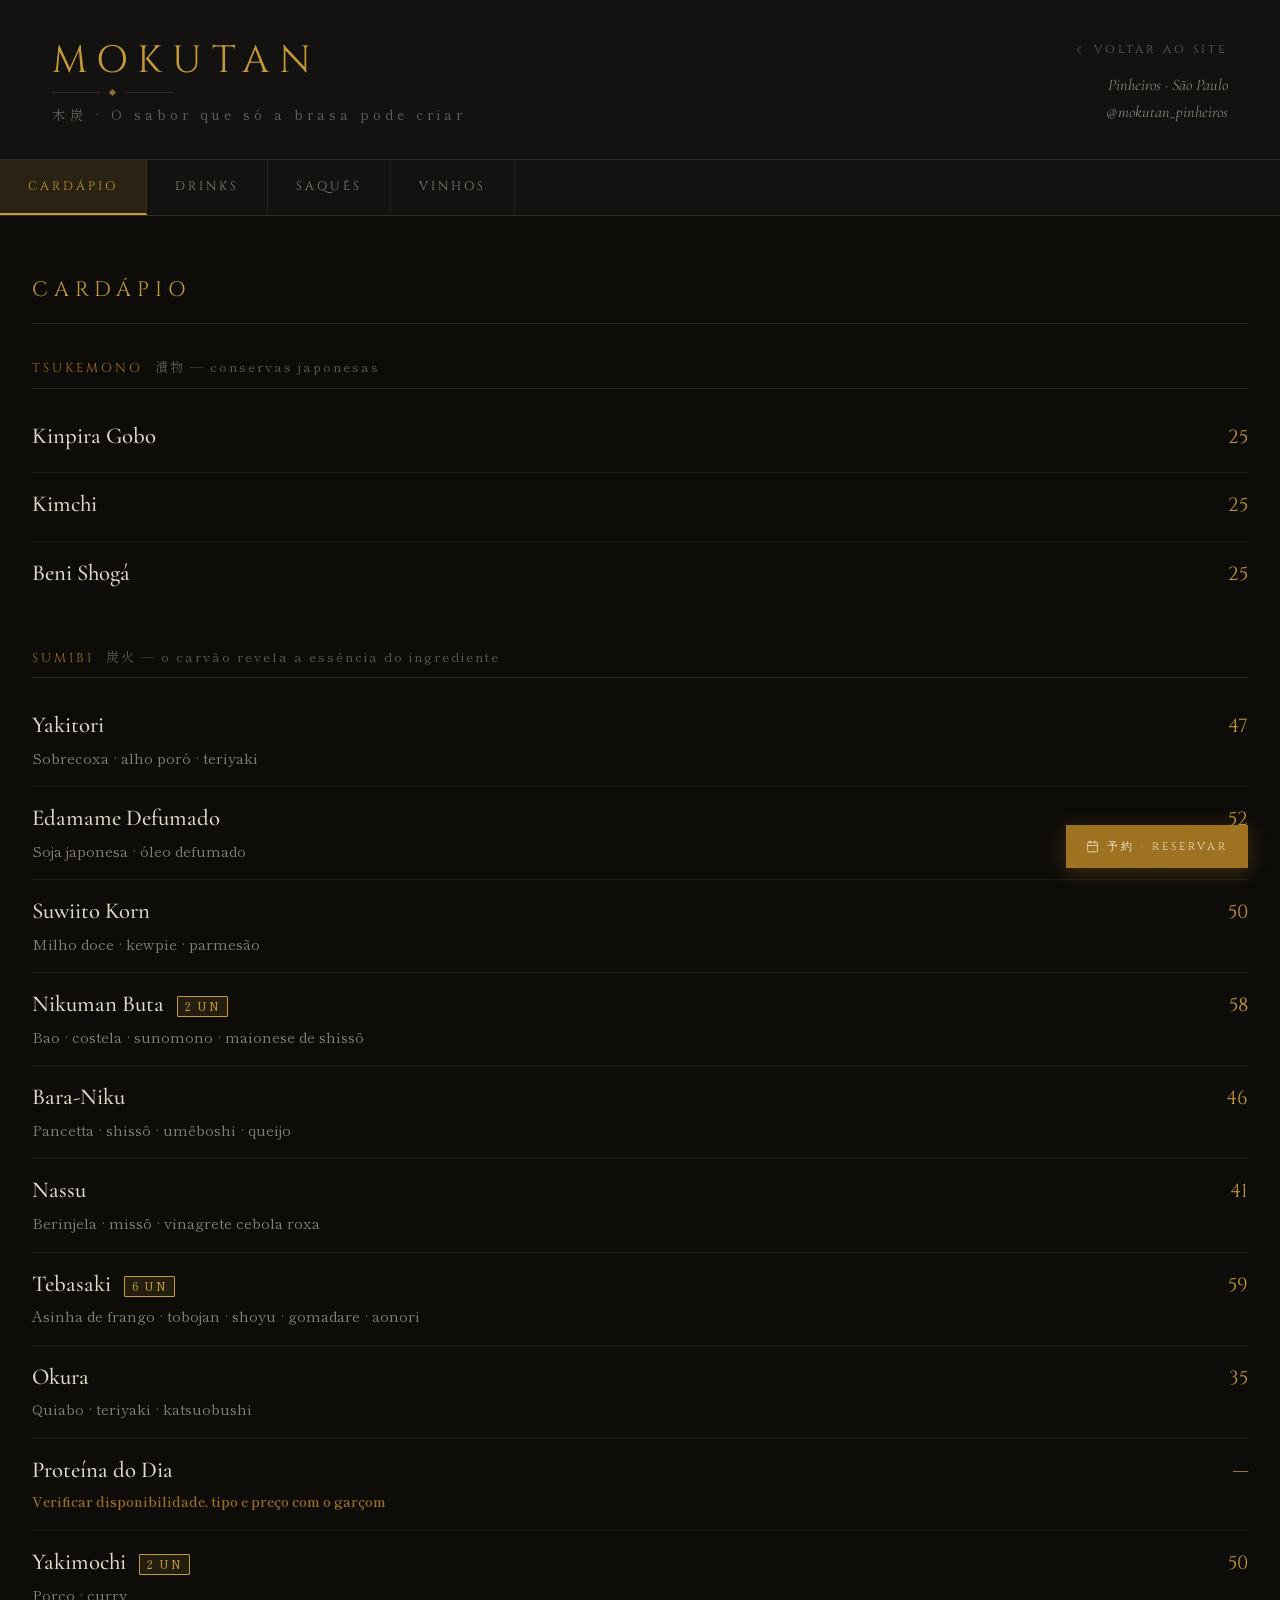
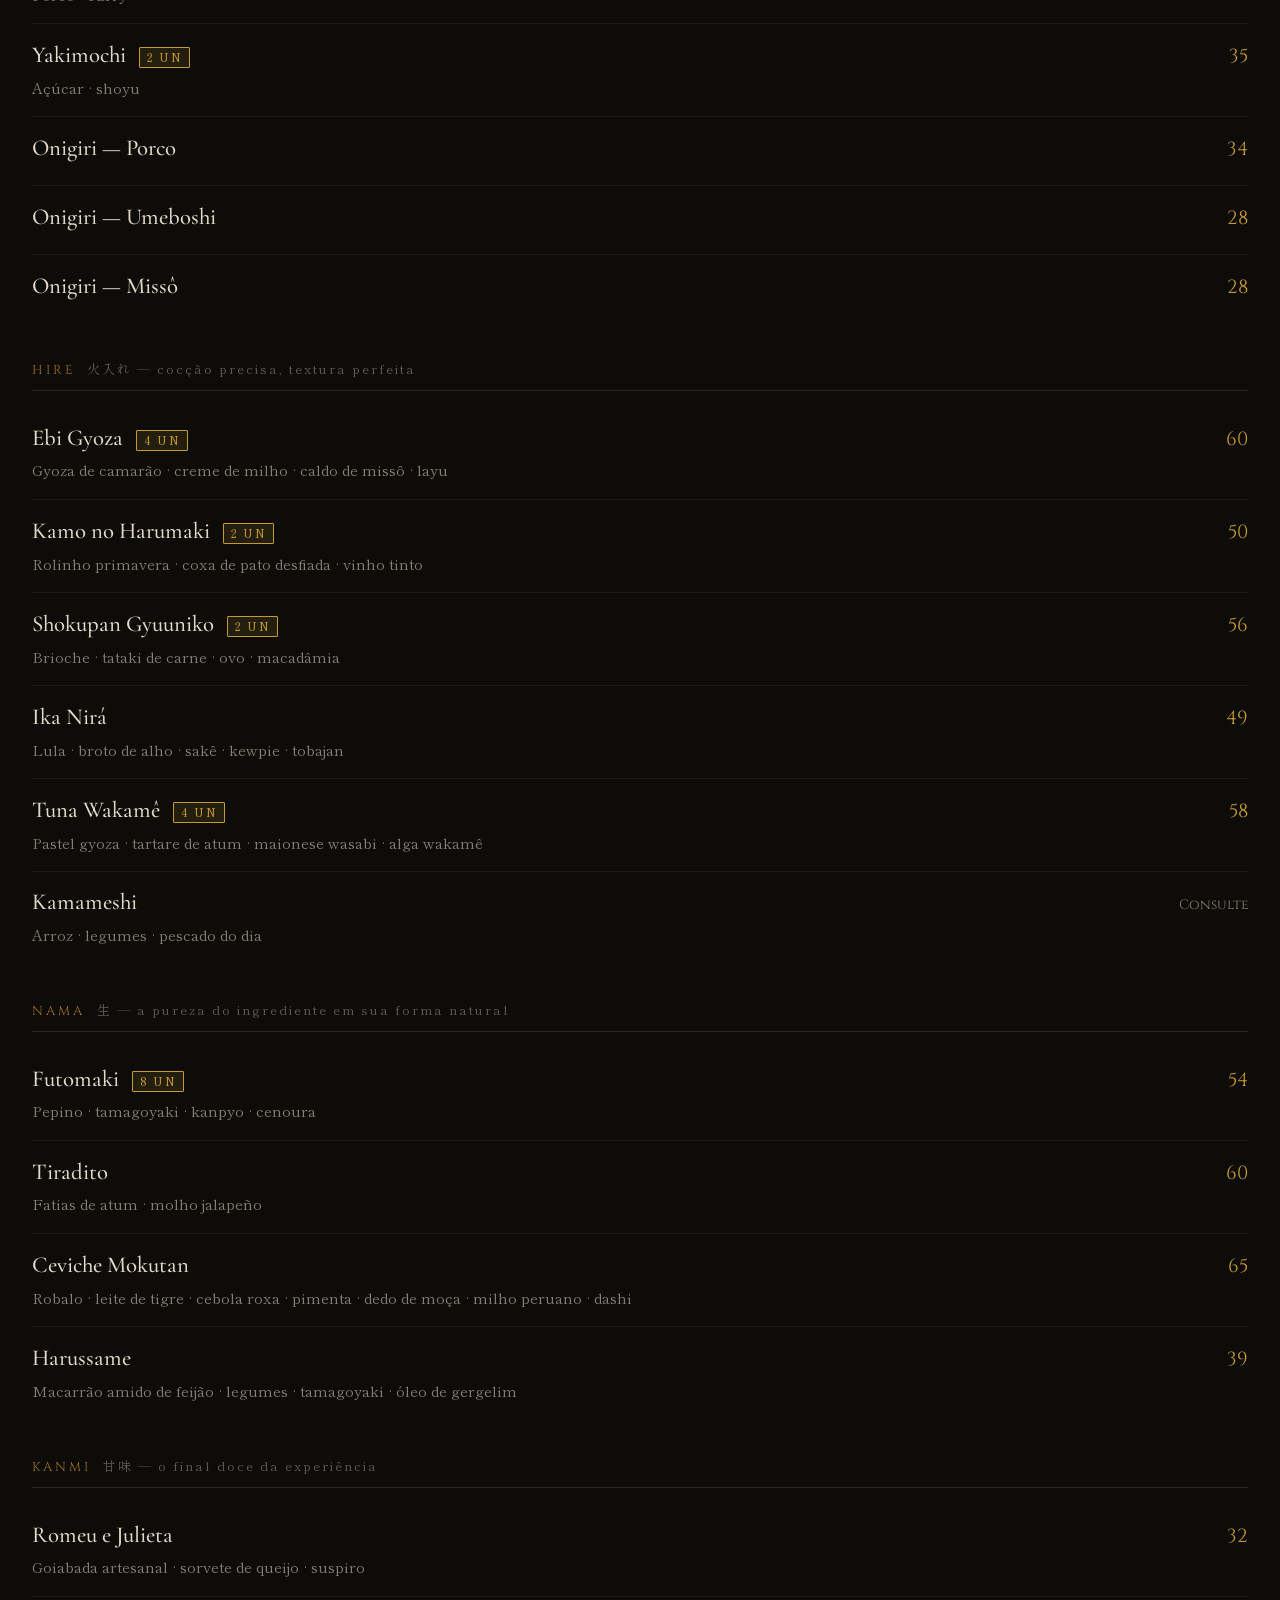
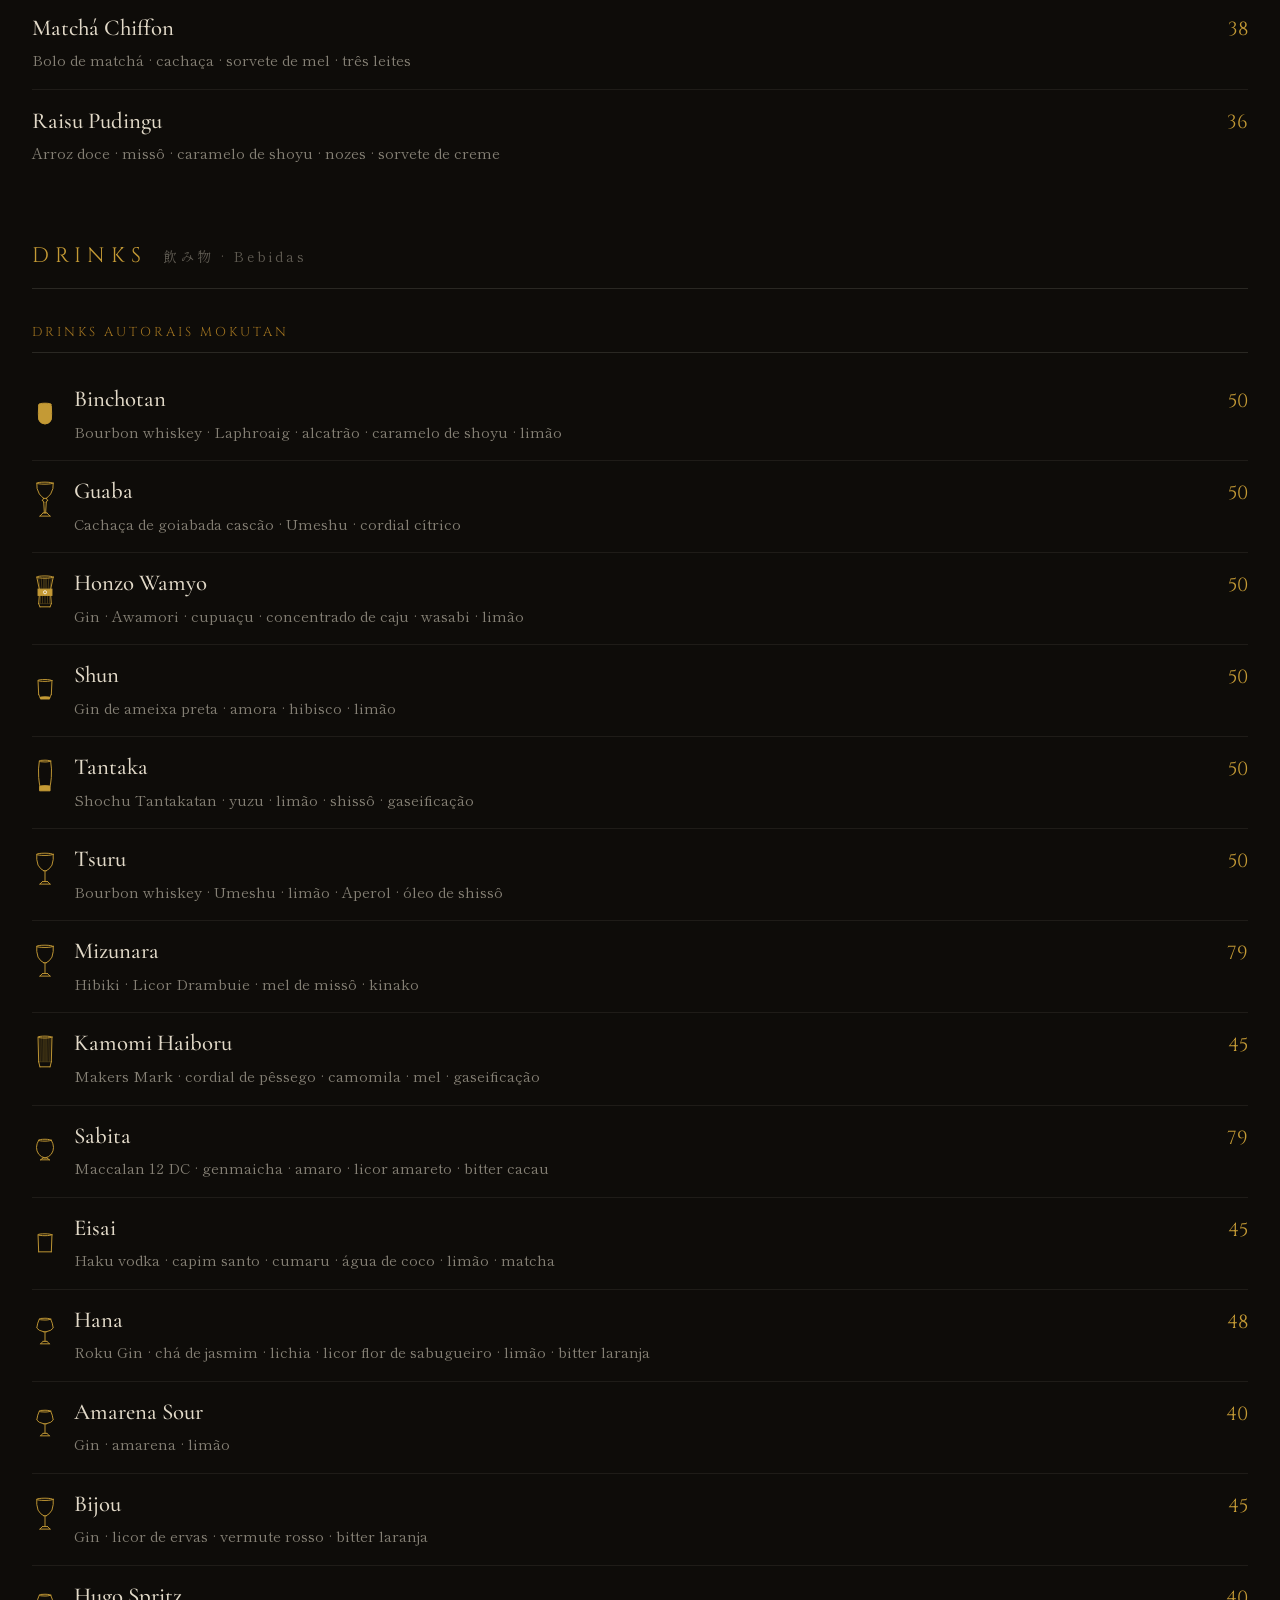
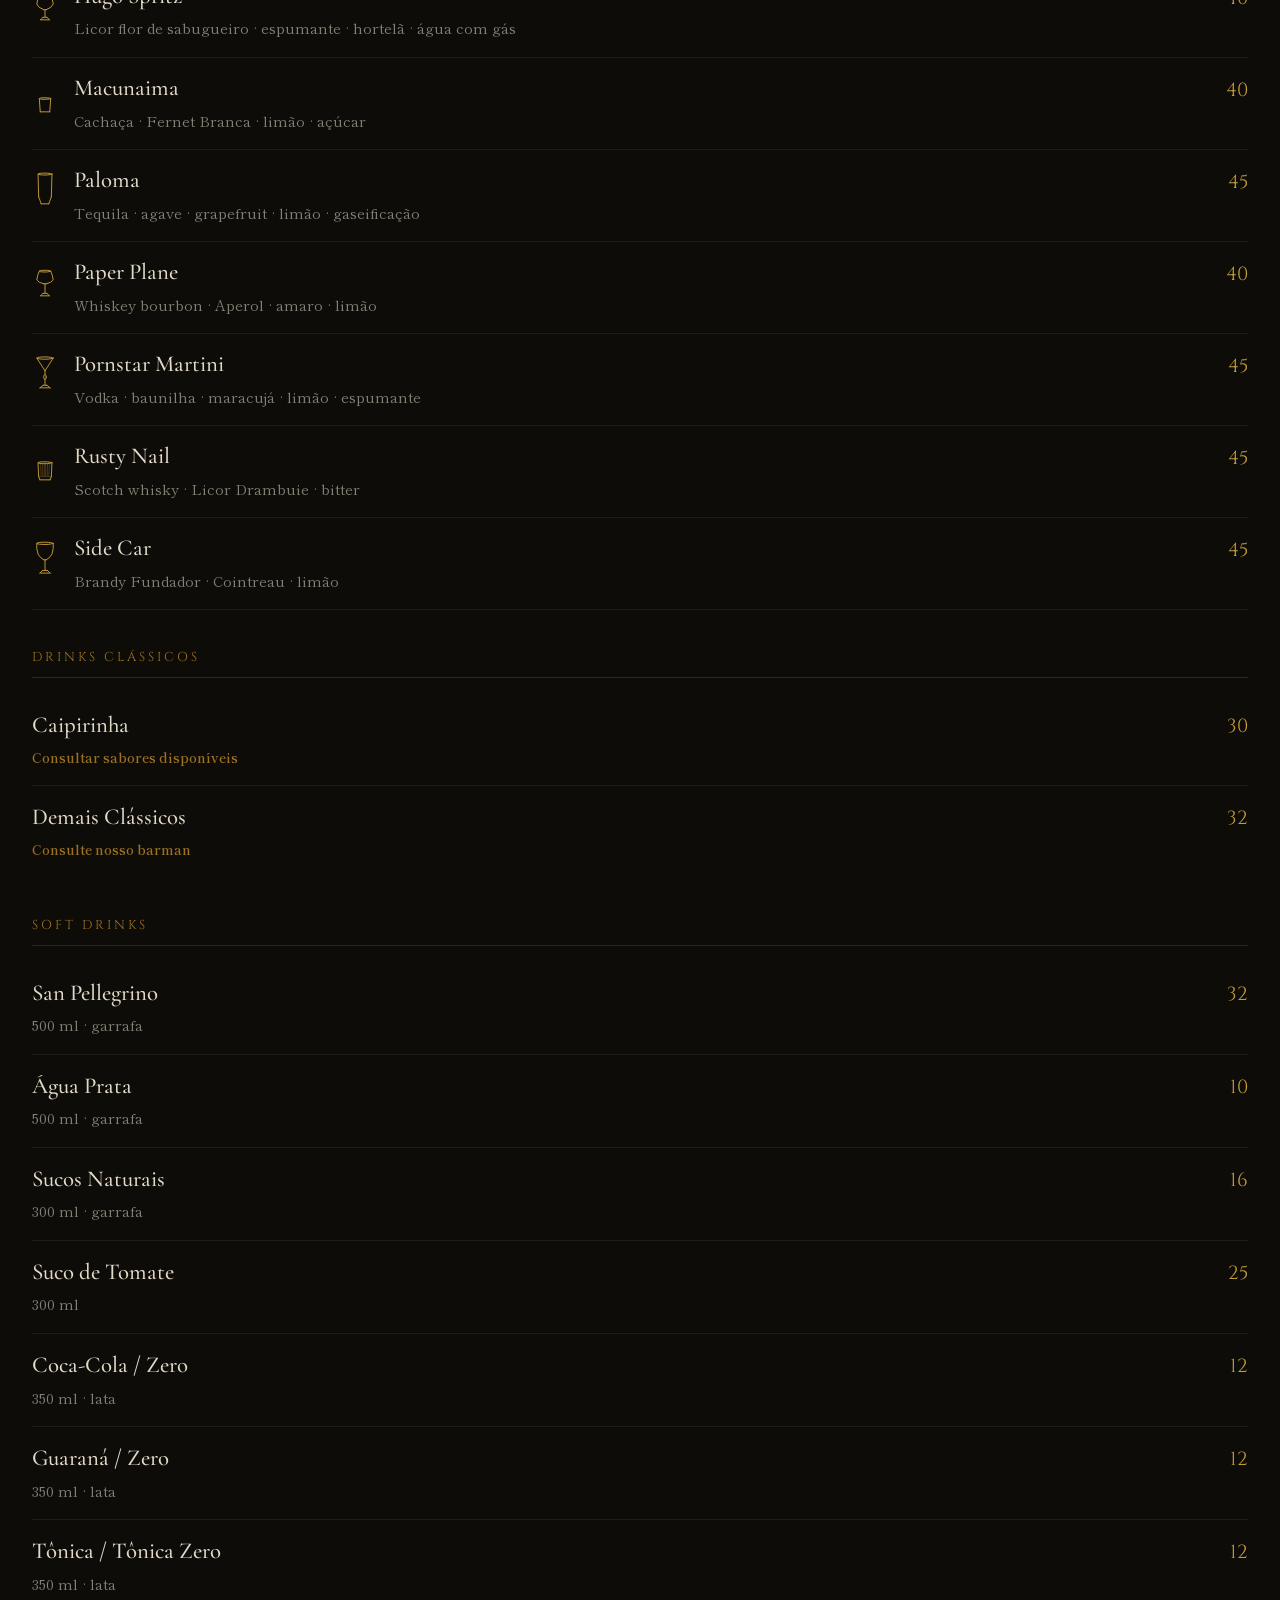
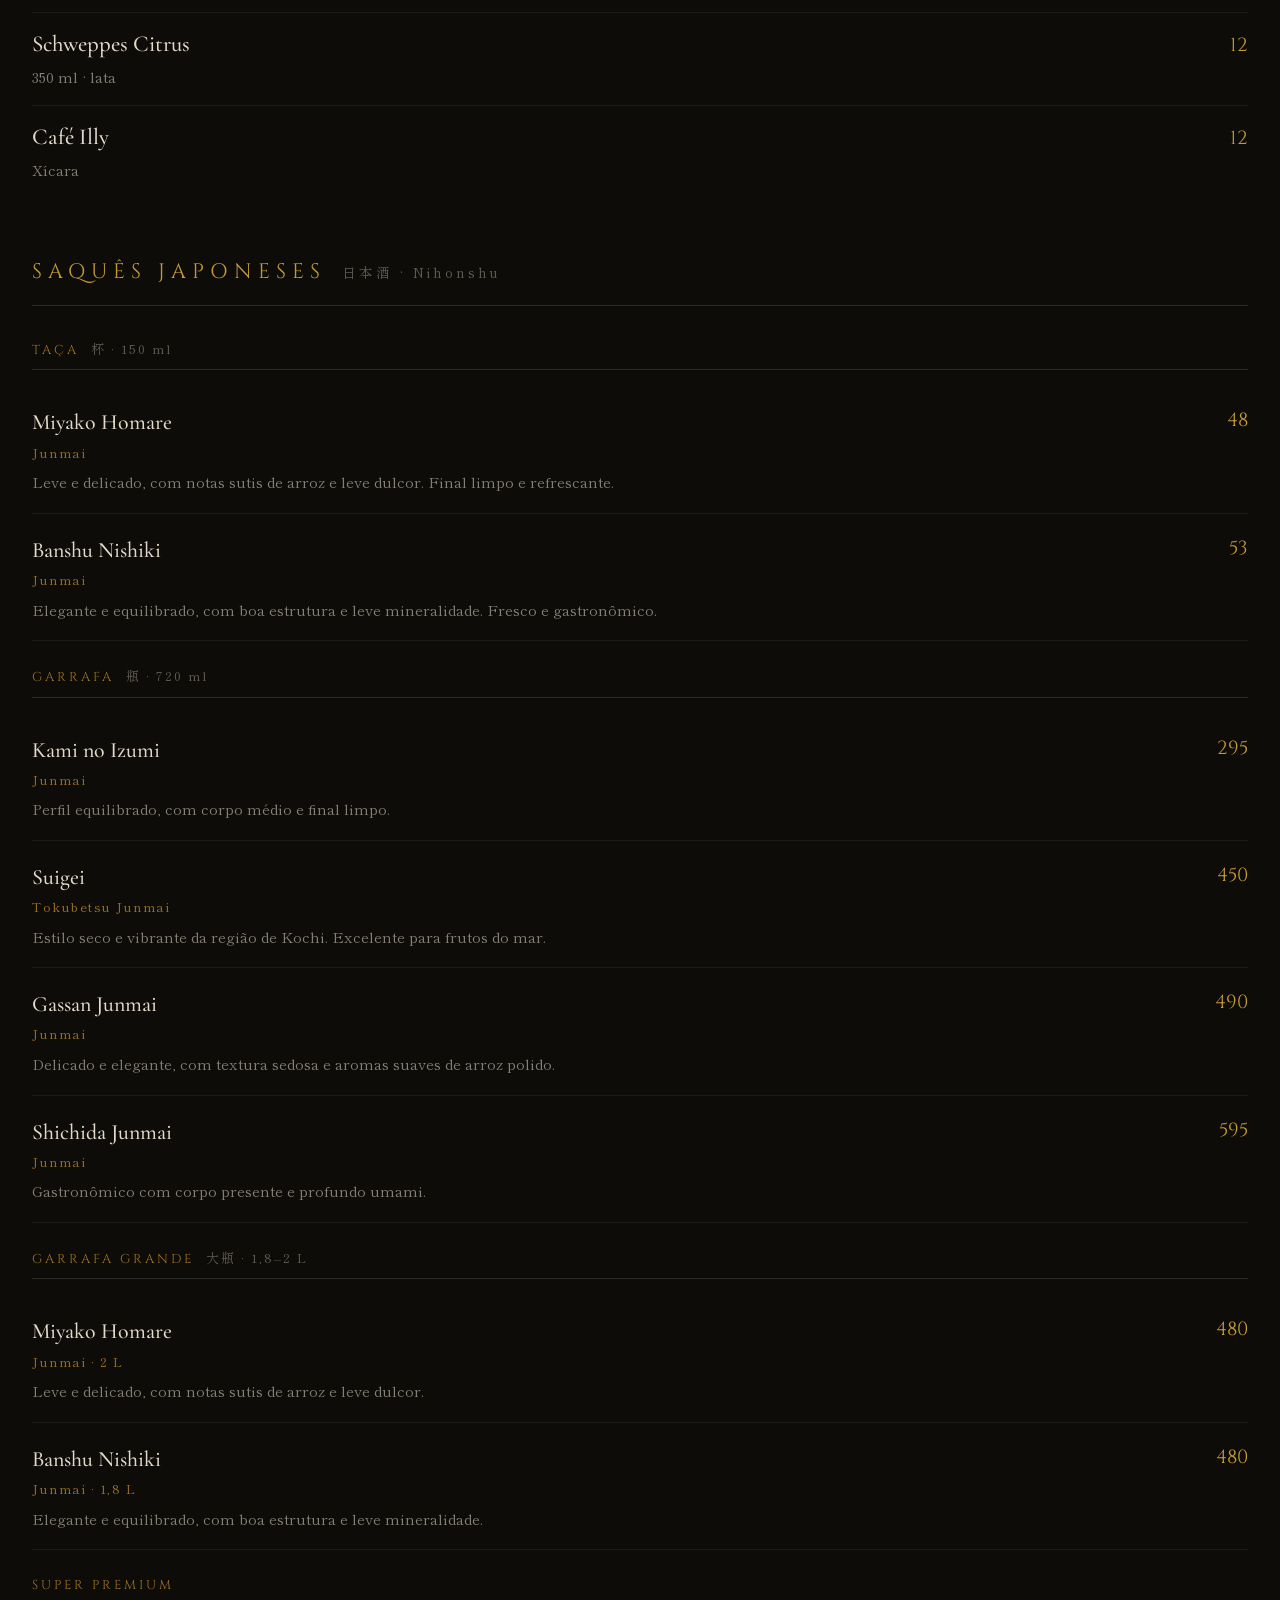
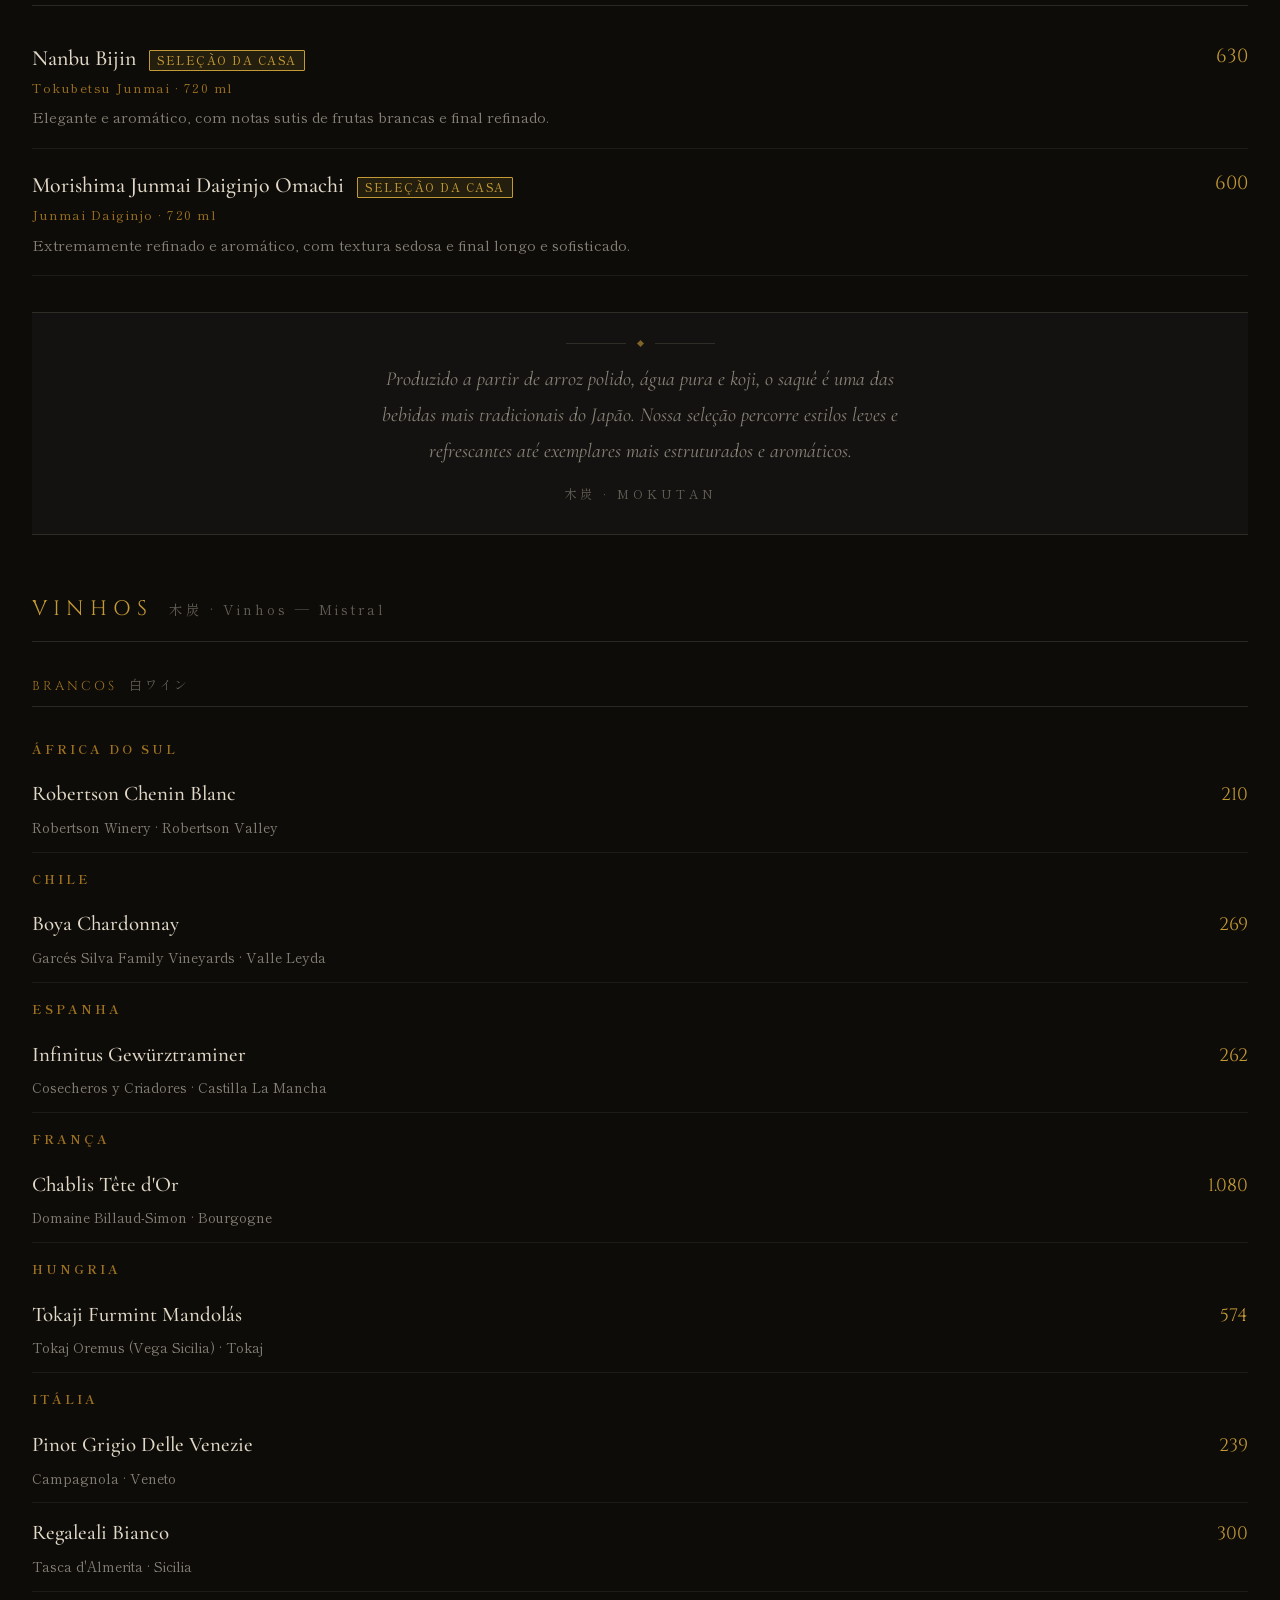
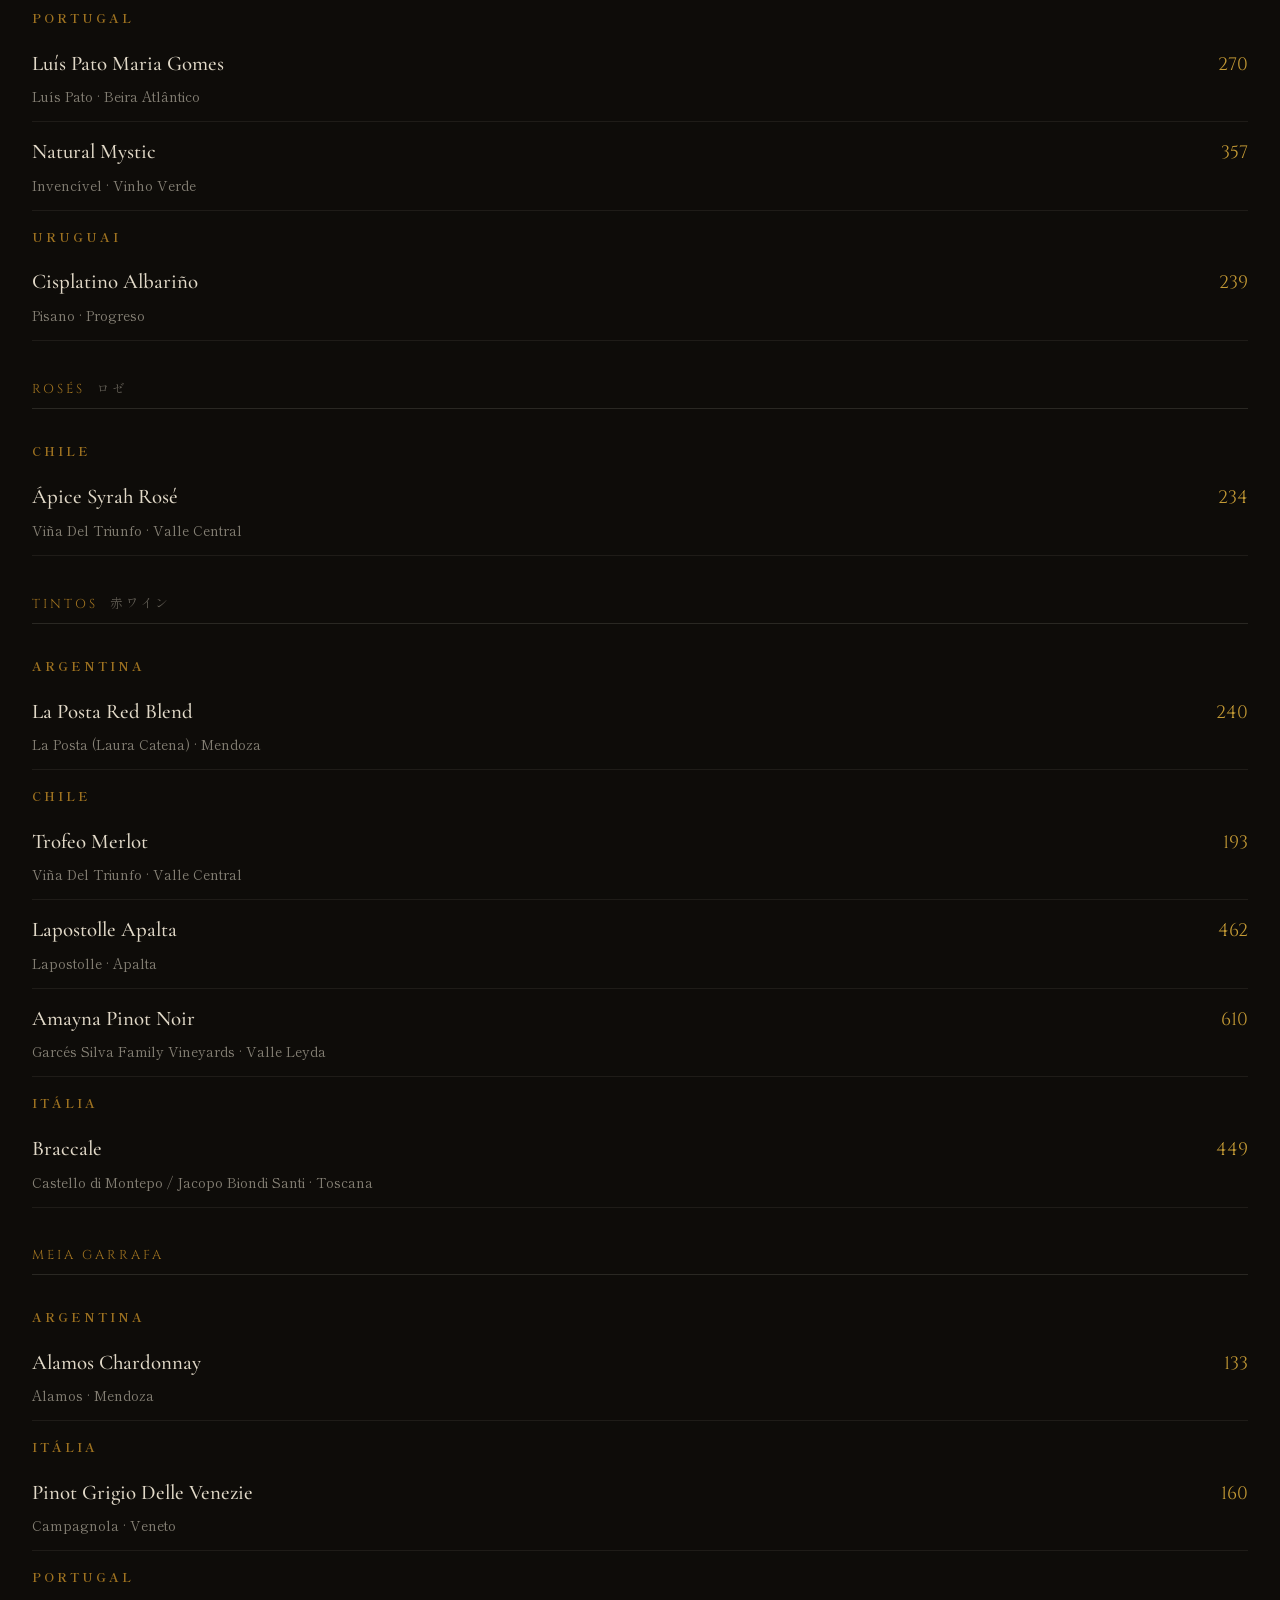
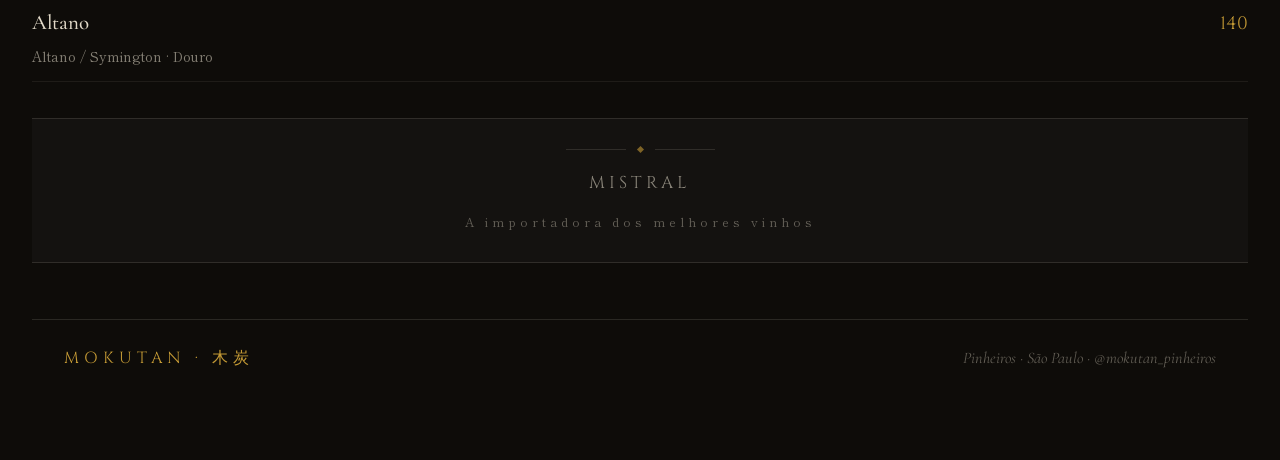
==== cardapio.html @ 4a2b87cd "perf: convert all photos to WebP — 80MB JPG → 16MB Organized into img/webp/pratos/, img/webp/bebidas" ====
﻿<!DOCTYPE html>
<html lang="pt-BR">
<head>
  <meta charset="UTF-8">
  <meta name="viewport" content="width=device-width, initial-scale=1.0, viewport-fit=cover">

  <!-- SEO -->
  <title>Cardápio · Mokutan — Restaurante Japonês · Pinheiros, SP</title>
  <meta name="description" content="Cardápio completo do Mokutan — grelhados na brasa, drinks autorais, saquês e vinhos. Pinheiros, São Paulo.">
  <meta name="theme-color" content="#0e0c09">

  <!-- Open Graph -->
  <meta property="og:title" content="Cardápio · Mokutan">
  <meta property="og:description" content="Grelhados na brasa, drinks autorais, saquês e vinhos. Pinheiros, São Paulo.">
  <meta property="og:image" content="https://mokutanpinheiros.vercel.app/img/webp/pratos/_S4A2565.webp">
  <meta property="og:url" content="https://mokutanpinheiros.vercel.app/cardapio">
  <meta property="og:type" content="website">
  <link rel="canonical" href="https://mokutanpinheiros.vercel.app/cardapio">

  <!-- Favicon -->
  <link rel="icon" type="image/svg+xml" href="data:image/svg+xml,<svg xmlns='http://www.w3.org/2000/svg' viewBox='0 0 32 32'><rect width='32' height='32' rx='4' fill='%230e0c09'/><text x='16' y='24' text-anchor='middle' font-size='22' fill='%239e7220' font-family='serif'>木</text></svg>">

  <!-- Fonts -->
  <link rel="preconnect" href="https://fonts.googleapis.com">
  <link rel="preconnect" href="https://fonts.gstatic.com" crossorigin>
  <link href="https://fonts.googleapis.com/css2?family=Shippori+Mincho:wght@400;500;600;700&family=Cinzel:wght@400;500&family=Cormorant+Garamond:ital,wght@0,400;0,500;1,400;1,500&display=swap" rel="stylesheet">

  <!-- CSS -->
  <link rel="stylesheet" href="css/cardapio.css">
</head>
<body>

<!-- ════════════════ HEADER ════════════════ -->
<header class="site-header">
  <div class="header-inner">
    <div>
      <div class="brand">MOKUTAN</div>
      <div class="brand-rule">
        <div class="brand-rule-line"></div>
        <div class="brand-rule-diamond"></div>
        <div class="brand-rule-line"></div>
      </div>
      <div class="brand-jp">木炭 · O sabor que só a brasa pode criar</div>
    </div>
    <div class="header-right">
      <a href="index.html" class="back-link">
        <svg viewBox="0 0 24 24"><polyline points="15 18 9 12 15 6"/></svg>
        Voltar ao site
      </a>
      <div class="header-meta">
        Pinheiros · São Paulo<br>
        @mokutan_pinheiros
      </div>
    </div>
  </div>
</header>

<!-- ════════════════ NAV INTERNA ════════════════ -->
<nav class="page-nav" aria-label="Seções do cardápio">
  <a href="#cardapio">Cardápio</a>
  <a href="#drinks">Drinks</a>
  <a href="#saques">Saquês</a>
  <a href="#vinhos">Vinhos</a>
</nav>

<!-- ════════════════ CARDÁPIO ════════════════ -->
<div class="wrap">

<section class="menu-section" id="cardapio">
  <div class="section-head">
    <span class="section-title">Cardápio</span>
  </div>

  <div class="sub-group">
    <div class="sub-head"><span class="sub-name">Tsukemono</span><span class="sub-jp2">漬物 — conservas japonesas</span></div>
    <div class="item"><div class="item-info"><span class="item-name">Kinpira Gobo</span></div><div class="item-price">25</div></div>
    <div class="item"><div class="item-info"><span class="item-name">Kimchi</span></div><div class="item-price">25</div></div>
    <div class="item"><div class="item-info"><span class="item-name">Beni Shogá</span></div><div class="item-price">25</div></div>
  </div>

  <div class="sub-group">
    <div class="sub-head"><span class="sub-name">Sumibi</span><span class="sub-jp2">炭火 — o carvão revela a essência do ingrediente</span></div>
    <div class="item"><div class="item-info"><span class="item-name">Yakitori</span><span class="item-desc">Sobrecoxa · alho poró · teriyaki</span></div><div class="item-price">47</div></div>
    <div class="item"><div class="item-info"><span class="item-name">Edamame Defumado</span><span class="item-desc">Soja japonesa · óleo defumado</span></div><div class="item-price">52</div></div>
    <div class="item"><div class="item-info"><span class="item-name">Suwiito Korn</span><span class="item-desc">Milho doce · kewpie · parmesão</span></div><div class="item-price">50</div></div>
    <div class="item"><div class="item-info"><span class="item-name">Nikuman Buta <span class="badge">2 un</span></span><span class="item-desc">Bao · costela · sunomono · maionese de shissô</span></div><div class="item-price">58</div></div>
    <div class="item"><div class="item-info"><span class="item-name">Bara-Niku</span><span class="item-desc">Pancetta · shissô · umêboshi · queijo</span></div><div class="item-price">46</div></div>
    <div class="item"><div class="item-info"><span class="item-name">Nassu</span><span class="item-desc">Berinjela · missô · vinagrete cebola roxa</span></div><div class="item-price">41</div></div>
    <div class="item"><div class="item-info"><span class="item-name">Tebasaki <span class="badge">6 un</span></span><span class="item-desc">Asinha de frango · tobojan · shoyu · gomadare · aonori</span></div><div class="item-price">59</div></div>
    <div class="item"><div class="item-info"><span class="item-name">Okura</span><span class="item-desc">Quiabo · teriyaki · katsuobushi</span></div><div class="item-price">35</div></div>
    <div class="item"><div class="item-info"><span class="item-name">Proteína do Dia</span><span class="item-obs">Verificar disponibilidade, tipo e preço com o garçom</span></div><div class="item-price">—</div></div>
    <div class="item"><div class="item-info"><span class="item-name">Yakimochi <span class="badge">2 un</span></span><span class="item-desc">Porco · curry</span></div><div class="item-price">50</div></div>
    <div class="item"><div class="item-info"><span class="item-name">Yakimochi <span class="badge">2 un</span></span><span class="item-desc">Açúcar · shoyu</span></div><div class="item-price">35</div></div>
    <div class="item"><div class="item-info"><span class="item-name">Onigiri — Porco</span></div><div class="item-price">34</div></div>
    <div class="item"><div class="item-info"><span class="item-name">Onigiri — Umeboshi</span></div><div class="item-price">28</div></div>
    <div class="item"><div class="item-info"><span class="item-name">Onigiri — Missô</span></div><div class="item-price">28</div></div>
  </div>

  <div class="sub-group">
    <div class="sub-head"><span class="sub-name">Hire</span><span class="sub-jp2">火入れ — cocção precisa, textura perfeita</span></div>
    <div class="item"><div class="item-info"><span class="item-name">Ebi Gyoza <span class="badge">4 un</span></span><span class="item-desc">Gyoza de camarão · creme de milho · caldo de missô · layu</span></div><div class="item-price">60</div></div>
    <div class="item"><div class="item-info"><span class="item-name">Kamo no Harumaki <span class="badge">2 un</span></span><span class="item-desc">Rolinho primavera · coxa de pato desfiada · vinho tinto</span></div><div class="item-price">50</div></div>
    <div class="item"><div class="item-info"><span class="item-name">Shokupan Gyuuniko <span class="badge">2 un</span></span><span class="item-desc">Brioche · tataki de carne · ovo · macadâmia</span></div><div class="item-price">56</div></div>
    <div class="item"><div class="item-info"><span class="item-name">Ika Nirá</span><span class="item-desc">Lula · broto de alho · sakê · kewpie · tobajan</span></div><div class="item-price">49</div></div>
    <div class="item"><div class="item-info"><span class="item-name">Tuna Wakamê <span class="badge">4 un</span></span><span class="item-desc">Pastel gyoza · tartare de atum · maionese wasabi · alga wakamê</span></div><div class="item-price">58</div></div>
    <div class="item"><div class="item-info"><span class="item-name">Kamameshi</span><span class="item-desc">Arroz · legumes · pescado do dia</span></div><div class="item-price item-price-consult">Consulte</div></div>
  </div>

  <div class="sub-group">
    <div class="sub-head"><span class="sub-name">Nama</span><span class="sub-jp2">生 — a pureza do ingrediente em sua forma natural</span></div>
    <div class="item"><div class="item-info"><span class="item-name">Futomaki <span class="badge">8 un</span></span><span class="item-desc">Pepino · tamagoyaki · kanpyo · cenoura</span></div><div class="item-price">54</div></div>
    <div class="item"><div class="item-info"><span class="item-name">Tiradito</span><span class="item-desc">Fatias de atum · molho jalapeño</span></div><div class="item-price">60</div></div>
    <div class="item"><div class="item-info"><span class="item-name">Ceviche Mokutan</span><span class="item-desc">Robalo · leite de tigre · cebola roxa · pimenta · dedo de moça · milho peruano · dashi</span></div><div class="item-price">65</div></div>
    <div class="item"><div class="item-info"><span class="item-name">Harussame</span><span class="item-desc">Macarrão amido de feijão · legumes · tamagoyaki · óleo de gergelim</span></div><div class="item-price">39</div></div>
  </div>

  <div class="sub-group">
    <div class="sub-head"><span class="sub-name">Kanmi</span><span class="sub-jp2">甘味 — o final doce da experiência</span></div>
    <div class="item"><div class="item-info"><span class="item-name">Romeu e Julieta</span><span class="item-desc">Goiabada artesanal · sorvete de queijo · suspiro</span></div><div class="item-price">32</div></div>
    <div class="item"><div class="item-info"><span class="item-name">Matchá Chiffon</span><span class="item-desc">Bolo de matchá · cachaça · sorvete de mel · três leites</span></div><div class="item-price">38</div></div>
    <div class="item"><div class="item-info"><span class="item-name">Raisu Pudingu</span><span class="item-desc">Arroz doce · missô · caramelo de shoyu · nozes · sorvete de creme</span></div><div class="item-price">36</div></div>
  </div>
</section>

<!-- ════════════════ DRINKS ════════════════ -->
<section class="menu-section" id="drinks">
  <div class="section-head">
    <span class="section-title">Drinks</span>
    <span class="section-jp">飲み物 · Bebidas</span>
  </div>

  <div class="sub-group">
    <div class="sub-head"><span class="sub-name">Drinks Autorais Mokutan</span></div>
    <div class="drink-item">
      <div class="drink-glass"><svg width="20" height="38" viewBox="0 0 30 60" fill="none" stroke="currentColor"><path d="M 5 28 Q 4 42 5 50 Q 7 56 15 57 Q 23 56 25 50 Q 26 42 25 28 Q 24 26 22 26 L 8 26 Q 6 26 5 28 Z" stroke-width="1.5" stroke-linecap="round" fill="currentColor"/><ellipse cx="15" cy="26" rx="10" ry="2" stroke-width="1.5" fill="currentColor"/></svg></div>
      <div class="drink-info"><span class="item-name">Binchotan</span><span class="item-desc">Bourbon whiskey · Laphroaig · alcatrão · caramelo de shoyu · limão</span></div>
      <div class="item-price">50</div>
    </div>
    <div class="drink-item">
      <div class="drink-glass"><svg width="20" height="38" viewBox="0 0 30 60" fill="none" stroke="currentColor"><ellipse cx="15" cy="5" rx="13" ry="1.6" stroke-width="1.5" stroke-linecap="round" stroke-linejoin="round"/><path d="M 2 5 Q 1 14 6 22 Q 10 27 13 29" stroke-width="1.5" stroke-linecap="round" stroke-linejoin="round"/><path d="M 28 5 Q 29 14 24 22 Q 20 27 17 29" stroke-width="1.5" stroke-linecap="round" stroke-linejoin="round"/><line x1="13" y1="29" x2="17" y2="29" stroke-width="1.5" stroke-linecap="round" stroke-linejoin="round"/><line x1="13" y1="29" x2="11" y2="32" stroke-width="1.5" stroke-linecap="round" stroke-linejoin="round"/><line x1="17" y1="29" x2="19" y2="32" stroke-width="1.5" stroke-linecap="round" stroke-linejoin="round"/><line x1="11" y1="32" x2="13" y2="35" stroke-width="1.5" stroke-linecap="round" stroke-linejoin="round"/><line x1="19" y1="32" x2="17" y2="35" stroke-width="1.5" stroke-linecap="round" stroke-linejoin="round"/><line x1="13" y1="35" x2="14" y2="52" stroke-width="1.5" stroke-linecap="round" stroke-linejoin="round"/><line x1="17" y1="35" x2="16" y2="52" stroke-width="1.5" stroke-linecap="round" stroke-linejoin="round"/><line x1="7" y1="57" x2="23" y2="57" stroke-width="1.5" stroke-linecap="round" stroke-linejoin="round"/><line x1="7" y1="57" x2="12" y2="52" stroke-width="1.5" stroke-linecap="round" stroke-linejoin="round"/><line x1="23" y1="57" x2="18" y2="52" stroke-width="1.5" stroke-linecap="round" stroke-linejoin="round"/><line x1="12" y1="52" x2="18" y2="52" stroke-width="1.5" stroke-linecap="round" stroke-linejoin="round"/></svg></div>
      <div class="drink-info"><span class="item-name">Guaba</span><span class="item-desc">Cachaça de goiabada cascão · Umeshu · cordial cítrico</span></div>
      <div class="item-price">50</div>
    </div>
    <div class="drink-item">
      <div class="drink-glass"><svg width="20" height="38" viewBox="0 0 30 60" fill="none" stroke="currentColor"><ellipse cx="15" cy="8" rx="13" ry="1.8" stroke-width="1.5" stroke-linecap="round" stroke-linejoin="round"/><line x1="2" y1="8" x2="6" y2="27" stroke-width="1.5" stroke-linecap="round" stroke-linejoin="round"/><line x1="28" y1="8" x2="24" y2="27" stroke-width="1.5" stroke-linecap="round" stroke-linejoin="round"/><line x1="5" y1="10" x2="7" y2="26" stroke-width="0.7" stroke-linecap="round" stroke-linejoin="round" opacity="0.7"/><line x1="9" y1="9" x2="10" y2="26" stroke-width="0.7" stroke-linecap="round" stroke-linejoin="round" opacity="0.7"/><line x1="13" y1="9" x2="13" y2="26" stroke-width="0.7" stroke-linecap="round" stroke-linejoin="round" opacity="0.7"/><line x1="15" y1="9" x2="15" y2="26" stroke-width="0.7" stroke-linecap="round" stroke-linejoin="round" opacity="0.7"/><line x1="17" y1="9" x2="17" y2="26" stroke-width="0.7" stroke-linecap="round" stroke-linejoin="round" opacity="0.7"/><line x1="21" y1="9" x2="20" y2="26" stroke-width="0.7" stroke-linecap="round" stroke-linejoin="round" opacity="0.7"/><line x1="25" y1="10" x2="23" y2="26" stroke-width="0.7" stroke-linecap="round" stroke-linejoin="round" opacity="0.7"/><rect x="4" y="27" width="22" height="10" stroke-width="1.5" fill="currentColor"/><circle cx="15" cy="32" r="2.5" fill="none" stroke="white" stroke-width="1.2"/><line x1="6" y1="37" x2="5" y2="50" stroke-width="1.5" stroke-linecap="round" stroke-linejoin="round"/><line x1="24" y1="37" x2="25" y2="50" stroke-width="1.5" stroke-linecap="round" stroke-linejoin="round"/><line x1="8" y1="38" x2="7.5" y2="49" stroke-width="0.7" stroke-linecap="round" stroke-linejoin="round" opacity="0.7"/><line x1="11" y1="38" x2="11" y2="49" stroke-width="0.7" stroke-linecap="round" stroke-linejoin="round" opacity="0.7"/><line x1="15" y1="38" x2="15" y2="49" stroke-width="0.7" stroke-linecap="round" stroke-linejoin="round" opacity="0.7"/><line x1="19" y1="38" x2="19" y2="49" stroke-width="0.7" stroke-linecap="round" stroke-linejoin="round" opacity="0.7"/><line x1="22" y1="38" x2="22.5" y2="49" stroke-width="0.7" stroke-linecap="round" stroke-linejoin="round" opacity="0.7"/><line x1="5" y1="50" x2="7" y2="55" stroke-width="1.5" stroke-linecap="round" stroke-linejoin="round"/><line x1="25" y1="50" x2="23" y2="55" stroke-width="1.5" stroke-linecap="round" stroke-linejoin="round"/><line x1="7" y1="55" x2="23" y2="55" stroke-width="1.5" stroke-linecap="round" stroke-linejoin="round"/><line x1="5" y1="50" x2="25" y2="50" stroke-width="0.8" stroke-linecap="round" opacity="0.5"/></svg></div>
      <div class="drink-info"><span class="item-name">Honzo Wamyo</span><span class="item-desc">Gin · Awamori · cupuaçu · concentrado de caju · wasabi · limão</span></div>
      <div class="item-price">50</div>
    </div>
    <div class="drink-item">
      <div class="drink-glass"><svg width="20" height="38" viewBox="0 0 30 60" fill="none" stroke="currentColor"><ellipse cx="15" cy="26" rx="11" ry="1.5" stroke-width="1.5" stroke-linecap="round" stroke-linejoin="round"/><line x1="4" y1="26" x2="5" y2="48" stroke-width="1.5" stroke-linecap="round" stroke-linejoin="round"/><line x1="26" y1="26" x2="25" y2="48" stroke-width="1.5" stroke-linecap="round" stroke-linejoin="round"/><path d="M 5 48 Q 7 52 8 55" stroke-width="1.5" stroke-linecap="round" stroke-linejoin="round"/><path d="M 25 48 Q 23 52 22 55" stroke-width="1.5" stroke-linecap="round" stroke-linejoin="round"/><ellipse cx="15" cy="53" rx="8" ry="1.2" stroke-width="1.5" fill="currentColor"/><rect x="8" y="53" width="14" height="3" stroke-width="0" fill="currentColor"/></svg></div>
      <div class="drink-info"><span class="item-name">Shun</span><span class="item-desc">Gin de ameixa preta · amora · hibisco · limão</span></div>
      <div class="item-price">50</div>
    </div>
    <div class="drink-item">
      <div class="drink-glass"><svg width="20" height="38" viewBox="0 0 30 60" fill="none" stroke="currentColor"><ellipse cx="15" cy="8" rx="9" ry="1.4" stroke-width="1.5" stroke-linecap="round" stroke-linejoin="round"/><path d="M 6 8 Q 4 20 5 34 Q 6 44 7 48" stroke-width="1.5" stroke-linecap="round" stroke-linejoin="round"/><path d="M 24 8 Q 26 20 25 34 Q 24 44 23 48" stroke-width="1.5" stroke-linecap="round" stroke-linejoin="round"/><rect x="7" y="48" width="16" height="7" stroke-width="1.5" stroke-linecap="round" stroke-linejoin="round" fill="currentColor"/><ellipse cx="15" cy="48" rx="8" ry="1.2" stroke-width="1.5" fill="currentColor"/></svg></div>
      <div class="drink-info"><span class="item-name">Tantaka</span><span class="item-desc">Shochu Tantakatan · yuzu · limão · shissô · gaseificação</span></div>
      <div class="item-price">50</div>
    </div>
    <div class="drink-item">
      <div class="drink-glass"><svg width="20" height="38" viewBox="0 0 30 60" fill="none" stroke="currentColor"><ellipse cx="15" cy="10" rx="13" ry="1.8" stroke-width="1.5" stroke-linecap="round" stroke-linejoin="round"/><path d="M 2 10 Q 1 18 4 27 Q 8 34 13 36" stroke-width="1.5" stroke-linecap="round" stroke-linejoin="round"/><path d="M 28 10 Q 29 18 26 27 Q 22 34 17 36" stroke-width="1.5" stroke-linecap="round" stroke-linejoin="round"/><line x1="13" y1="36" x2="17" y2="36" stroke-width="1.5" stroke-linecap="round" stroke-linejoin="round"/><line x1="15" y1="36" x2="15" y2="53" stroke-width="1.5" stroke-linecap="round" stroke-linejoin="round"/><line x1="7" y1="57" x2="23" y2="57" stroke-width="1.5" stroke-linecap="round" stroke-linejoin="round"/><line x1="7" y1="57" x2="11" y2="53" stroke-width="1.5" stroke-linecap="round" stroke-linejoin="round"/><line x1="23" y1="57" x2="19" y2="53" stroke-width="1.5" stroke-linecap="round" stroke-linejoin="round"/><line x1="11" y1="53" x2="19" y2="53" stroke-width="1.5" stroke-linecap="round" stroke-linejoin="round"/></svg></div>
      <div class="drink-info"><span class="item-name">Tsuru</span><span class="item-desc">Bourbon whiskey · Umeshu · limão · Aperol · óleo de shissô</span></div>
      <div class="item-price">50</div>
    </div>
    <div class="drink-item">
      <div class="drink-glass"><svg width="20" height="38" viewBox="0 0 30 60" fill="none" stroke="currentColor"><ellipse cx="15" cy="10" rx="13" ry="1.8" stroke-width="1.5" stroke-linecap="round" stroke-linejoin="round"/><path d="M 2 10 Q 1 18 4 27 Q 8 34 13 36" stroke-width="1.5" stroke-linecap="round" stroke-linejoin="round"/><path d="M 28 10 Q 29 18 26 27 Q 22 34 17 36" stroke-width="1.5" stroke-linecap="round" stroke-linejoin="round"/><line x1="13" y1="36" x2="17" y2="36" stroke-width="1.5" stroke-linecap="round" stroke-linejoin="round"/><line x1="15" y1="36" x2="15" y2="53" stroke-width="1.5" stroke-linecap="round" stroke-linejoin="round"/><line x1="7" y1="57" x2="23" y2="57" stroke-width="1.5" stroke-linecap="round" stroke-linejoin="round"/><line x1="7" y1="57" x2="11" y2="53" stroke-width="1.5" stroke-linecap="round" stroke-linejoin="round"/><line x1="23" y1="57" x2="19" y2="53" stroke-width="1.5" stroke-linecap="round" stroke-linejoin="round"/><line x1="11" y1="53" x2="19" y2="53" stroke-width="1.5" stroke-linecap="round" stroke-linejoin="round"/></svg></div>
      <div class="drink-info"><span class="item-name">Mizunara</span><span class="item-desc">Hibiki · Licor Drambuie · mel de missô · kinako</span></div>
      <div class="item-price">79</div>
    </div>
    <div class="drink-item">
      <div class="drink-glass"><svg width="20" height="38" viewBox="0 0 30 60" fill="none" stroke="currentColor"><ellipse cx="15" cy="8" rx="11" ry="1.5" stroke-width="1.5" stroke-linecap="round" stroke-linejoin="round"/><line x1="4" y1="8" x2="5" y2="47" stroke-width="1.5" stroke-linecap="round" stroke-linejoin="round"/><line x1="26" y1="8" x2="25" y2="47" stroke-width="1.5" stroke-linecap="round" stroke-linejoin="round"/><line x1="5" y1="47" x2="7" y2="55" stroke-width="1.5" stroke-linecap="round" stroke-linejoin="round"/><line x1="25" y1="47" x2="23" y2="55" stroke-width="1.5" stroke-linecap="round" stroke-linejoin="round"/><line x1="7" y1="55" x2="23" y2="55" stroke-width="1.5" stroke-linecap="round" stroke-linejoin="round"/><line x1="5" y1="47" x2="25" y2="47" stroke-width="0.8" stroke-linecap="round" opacity="0.5"/><line x1="7" y1="10" x2="7.5" y2="46" stroke-width="0.7" stroke-linecap="round" stroke-linejoin="round" opacity="0.7"/><line x1="10" y1="9.5" x2="10.5" y2="46" stroke-width="0.7" stroke-linecap="round" stroke-linejoin="round" opacity="0.7"/><line x1="13" y1="9.5" x2="13" y2="46" stroke-width="0.7" stroke-linecap="round" stroke-linejoin="round" opacity="0.7"/><line x1="15" y1="9.5" x2="15" y2="46" stroke-width="0.7" stroke-linecap="round" stroke-linejoin="round" opacity="0.7"/><line x1="17" y1="9.5" x2="17" y2="46" stroke-width="0.7" stroke-linecap="round" stroke-linejoin="round" opacity="0.7"/><line x1="20" y1="9.5" x2="19.5" y2="46" stroke-width="0.7" stroke-linecap="round" stroke-linejoin="round" opacity="0.7"/><line x1="23" y1="10" x2="22.5" y2="46" stroke-width="0.7" stroke-linecap="round" stroke-linejoin="round" opacity="0.7"/></svg></div>
      <div class="drink-info"><span class="item-name">Kamomi Haiboru</span><span class="item-desc">Makers Mark · cordial de pêssego · camomila · mel · gaseificação</span></div>
      <div class="item-price">45</div>
    </div>
    <div class="drink-item">
      <div class="drink-glass"><svg width="20" height="38" viewBox="0 0 30 60" fill="none" stroke="currentColor"><ellipse cx="15" cy="24" rx="10" ry="1.5" stroke-width="1.5" stroke-linecap="round" stroke-linejoin="round"/><path d="M 5 24 Q -2 36 5 46 Q 9 51 15 52 Q 21 51 25 46 Q 32 36 25 24" stroke-width="1.5" stroke-linecap="round" stroke-linejoin="round"/><line x1="8" y1="55" x2="22" y2="55" stroke-width="1.5" stroke-linecap="round" stroke-linejoin="round"/><line x1="8" y1="55" x2="12" y2="52" stroke-width="1.5" stroke-linecap="round" stroke-linejoin="round"/><line x1="22" y1="55" x2="18" y2="52" stroke-width="1.5" stroke-linecap="round" stroke-linejoin="round"/><line x1="12" y1="52" x2="18" y2="52" stroke-width="1.5" stroke-linecap="round" stroke-linejoin="round"/></svg></div>
      <div class="drink-info"><span class="item-name">Sabita</span><span class="item-desc">Maccalan 12 DC · genmaicha · amaro · licor amareto · bitter cacau</span></div>
      <div class="item-price">79</div>
    </div>
    <div class="drink-item">
      <div class="drink-glass"><svg width="20" height="38" viewBox="0 0 30 60" fill="none" stroke="currentColor"><ellipse cx="15" cy="28" rx="11" ry="1.5" stroke-width="1.5" stroke-linecap="round" stroke-linejoin="round"/><line x1="4" y1="28" x2="5" y2="55" stroke-width="1.5" stroke-linecap="round" stroke-linejoin="round"/><line x1="26" y1="28" x2="25" y2="55" stroke-width="1.5" stroke-linecap="round" stroke-linejoin="round"/><line x1="5" y1="55" x2="25" y2="55" stroke-width="1.5" stroke-linecap="round" stroke-linejoin="round"/></svg></div>
      <div class="drink-info"><span class="item-name">Eisai</span><span class="item-desc">Haku vodka · capim santo · cumaru · água de coco · limão · matcha</span></div>
      <div class="item-price">45</div>
    </div>
    <div class="drink-item">
      <div class="drink-glass"><svg width="20" height="38" viewBox="0 0 30 60" fill="none" stroke="currentColor"><ellipse cx="15" cy="16" rx="9" ry="1.4" stroke-width="1.5" stroke-linecap="round" stroke-linejoin="round"/><path d="M 6 16 Q 3 22 2 30 Q 4 34 13 36" stroke-width="1.5" stroke-linecap="round" stroke-linejoin="round"/><path d="M 24 16 Q 27 22 28 30 Q 26 34 17 36" stroke-width="1.5" stroke-linecap="round" stroke-linejoin="round"/><line x1="13" y1="36" x2="17" y2="36" stroke-width="1.5" stroke-linecap="round" stroke-linejoin="round"/><line x1="15" y1="36" x2="15" y2="51" stroke-width="1.5" stroke-linecap="round" stroke-linejoin="round"/><line x1="8" y1="55" x2="22" y2="55" stroke-width="1.5" stroke-linecap="round" stroke-linejoin="round"/><line x1="8" y1="55" x2="12" y2="51" stroke-width="1.5" stroke-linecap="round" stroke-linejoin="round"/><line x1="22" y1="55" x2="18" y2="51" stroke-width="1.5" stroke-linecap="round" stroke-linejoin="round"/><line x1="12" y1="51" x2="18" y2="51" stroke-width="1.5" stroke-linecap="round" stroke-linejoin="round"/></svg></div>
      <div class="drink-info"><span class="item-name">Hana</span><span class="item-desc">Roku Gin · chá de jasmim · lichia · licor flor de sabugueiro · limão · bitter laranja</span></div>
      <div class="item-price">48</div>
    </div>
    <div class="drink-item">
      <div class="drink-glass"><svg width="20" height="38" viewBox="0 0 30 60" fill="none" stroke="currentColor"><ellipse cx="15" cy="16" rx="9" ry="1.4" stroke-width="1.5" stroke-linecap="round" stroke-linejoin="round"/><path d="M 6 16 Q 3 22 2 30 Q 4 34 13 36" stroke-width="1.5" stroke-linecap="round" stroke-linejoin="round"/><path d="M 24 16 Q 27 22 28 30 Q 26 34 17 36" stroke-width="1.5" stroke-linecap="round" stroke-linejoin="round"/><line x1="13" y1="36" x2="17" y2="36" stroke-width="1.5" stroke-linecap="round" stroke-linejoin="round"/><line x1="15" y1="36" x2="15" y2="51" stroke-width="1.5" stroke-linecap="round" stroke-linejoin="round"/><line x1="8" y1="55" x2="22" y2="55" stroke-width="1.5" stroke-linecap="round" stroke-linejoin="round"/><line x1="8" y1="55" x2="12" y2="51" stroke-width="1.5" stroke-linecap="round" stroke-linejoin="round"/><line x1="22" y1="55" x2="18" y2="51" stroke-width="1.5" stroke-linecap="round" stroke-linejoin="round"/><line x1="12" y1="51" x2="18" y2="51" stroke-width="1.5" stroke-linecap="round" stroke-linejoin="round"/></svg></div>
      <div class="drink-info"><span class="item-name">Amarena Sour</span><span class="item-desc">Gin · amarena · limão</span></div>
      <div class="item-price">40</div>
    </div>
    <div class="drink-item">
      <div class="drink-glass"><svg width="20" height="38" viewBox="0 0 30 60" fill="none" stroke="currentColor"><ellipse cx="15" cy="10" rx="13" ry="1.8" stroke-width="1.5" stroke-linecap="round" stroke-linejoin="round"/><path d="M 2 10 Q 1 18 4 27 Q 8 34 13 36" stroke-width="1.5" stroke-linecap="round" stroke-linejoin="round"/><path d="M 28 10 Q 29 18 26 27 Q 22 34 17 36" stroke-width="1.5" stroke-linecap="round" stroke-linejoin="round"/><line x1="13" y1="36" x2="17" y2="36" stroke-width="1.5" stroke-linecap="round" stroke-linejoin="round"/><line x1="15" y1="36" x2="15" y2="53" stroke-width="1.5" stroke-linecap="round" stroke-linejoin="round"/><line x1="7" y1="57" x2="23" y2="57" stroke-width="1.5" stroke-linecap="round" stroke-linejoin="round"/><line x1="7" y1="57" x2="11" y2="53" stroke-width="1.5" stroke-linecap="round" stroke-linejoin="round"/><line x1="23" y1="57" x2="19" y2="53" stroke-width="1.5" stroke-linecap="round" stroke-linejoin="round"/><line x1="11" y1="53" x2="19" y2="53" stroke-width="1.5" stroke-linecap="round" stroke-linejoin="round"/></svg></div>
      <div class="drink-info"><span class="item-name">Bijou</span><span class="item-desc">Gin · licor de ervas · vermute rosso · bitter laranja</span></div>
      <div class="item-price">45</div>
    </div>
    <div class="drink-item">
      <div class="drink-glass"><svg width="20" height="38" viewBox="0 0 30 60" fill="none" stroke="currentColor"><ellipse cx="15" cy="16" rx="9" ry="1.4" stroke-width="1.5" stroke-linecap="round" stroke-linejoin="round"/><path d="M 6 16 Q 3 22 2 30 Q 4 36 13 39" stroke-width="1.5" stroke-linecap="round" stroke-linejoin="round"/><path d="M 24 16 Q 27 22 28 30 Q 26 36 17 39" stroke-width="1.5" stroke-linecap="round" stroke-linejoin="round"/><line x1="13" y1="39" x2="17" y2="39" stroke-width="1.5" stroke-linecap="round" stroke-linejoin="round"/><line x1="15" y1="39" x2="15" y2="51" stroke-width="1.5" stroke-linecap="round" stroke-linejoin="round"/><line x1="8" y1="55" x2="22" y2="55" stroke-width="1.5" stroke-linecap="round" stroke-linejoin="round"/><line x1="8" y1="55" x2="12" y2="51" stroke-width="1.5" stroke-linecap="round" stroke-linejoin="round"/><line x1="22" y1="55" x2="18" y2="51" stroke-width="1.5" stroke-linecap="round" stroke-linejoin="round"/><line x1="12" y1="51" x2="18" y2="51" stroke-width="1.5" stroke-linecap="round" stroke-linejoin="round"/></svg></div>
      <div class="drink-info"><span class="item-name">Hugo Spritz</span><span class="item-desc">Licor flor de sabugueiro · espumante · hortelã · água com gás</span></div>
      <div class="item-price">40</div>
    </div>
    <div class="drink-item">
      <div class="drink-glass"><svg width="20" height="38" viewBox="0 0 30 60" fill="none" stroke="currentColor"><ellipse cx="15" cy="34" rx="9" ry="1.3" stroke-width="1.5" stroke-linecap="round" stroke-linejoin="round"/><line x1="6" y1="34" x2="7.5" y2="55" stroke-width="1.5" stroke-linecap="round" stroke-linejoin="round"/><line x1="24" y1="34" x2="22.5" y2="55" stroke-width="1.5" stroke-linecap="round" stroke-linejoin="round"/><line x1="7.5" y1="55" x2="22.5" y2="55" stroke-width="1.5" stroke-linecap="round" stroke-linejoin="round"/></svg></div>
      <div class="drink-info"><span class="item-name">Macunaima</span><span class="item-desc">Cachaça · Fernet Branca · limão · açúcar</span></div>
      <div class="item-price">40</div>
    </div>
    <div class="drink-item">
      <div class="drink-glass"><svg width="20" height="38" viewBox="0 0 30 60" fill="none" stroke="currentColor"><ellipse cx="15" cy="8" rx="11" ry="1.5" stroke-width="1.5" stroke-linecap="round" stroke-linejoin="round"/><line x1="4" y1="8" x2="5" y2="44" stroke-width="1.5" stroke-linecap="round" stroke-linejoin="round"/><line x1="26" y1="8" x2="25" y2="44" stroke-width="1.5" stroke-linecap="round" stroke-linejoin="round"/><path d="M 5 44 Q 8 52 9 55" stroke-width="1.5" stroke-linecap="round" stroke-linejoin="round"/><path d="M 25 44 Q 22 52 21 55" stroke-width="1.5" stroke-linecap="round" stroke-linejoin="round"/><line x1="9" y1="55" x2="21" y2="55" stroke-width="1.5" stroke-linecap="round" stroke-linejoin="round"/></svg></div>
      <div class="drink-info"><span class="item-name">Paloma</span><span class="item-desc">Tequila · agave · grapefruit · limão · gaseificação</span></div>
      <div class="item-price">45</div>
    </div>
    <div class="drink-item">
      <div class="drink-glass"><svg width="20" height="38" viewBox="0 0 30 60" fill="none" stroke="currentColor"><ellipse cx="15" cy="16" rx="9" ry="1.4" stroke-width="1.5" stroke-linecap="round" stroke-linejoin="round"/><path d="M 6 16 Q 3 22 2 30 Q 4 34 13 36" stroke-width="1.5" stroke-linecap="round" stroke-linejoin="round"/><path d="M 24 16 Q 27 22 28 30 Q 26 34 17 36" stroke-width="1.5" stroke-linecap="round" stroke-linejoin="round"/><line x1="13" y1="36" x2="17" y2="36" stroke-width="1.5" stroke-linecap="round" stroke-linejoin="round"/><line x1="15" y1="36" x2="15" y2="51" stroke-width="1.5" stroke-linecap="round" stroke-linejoin="round"/><line x1="8" y1="55" x2="22" y2="55" stroke-width="1.5" stroke-linecap="round" stroke-linejoin="round"/><line x1="8" y1="55" x2="12" y2="51" stroke-width="1.5" stroke-linecap="round" stroke-linejoin="round"/><line x1="22" y1="55" x2="18" y2="51" stroke-width="1.5" stroke-linecap="round" stroke-linejoin="round"/><line x1="12" y1="51" x2="18" y2="51" stroke-width="1.5" stroke-linecap="round" stroke-linejoin="round"/></svg></div>
      <div class="drink-info"><span class="item-name">Paper Plane</span><span class="item-desc">Whiskey bourbon · Aperol · amaro · limão</span></div>
      <div class="item-price">40</div>
    </div>
    <div class="drink-item">
      <div class="drink-glass"><svg width="20" height="38" viewBox="0 0 30 60" fill="none" stroke="currentColor"><ellipse cx="15" cy="8" rx="13" ry="1.8" stroke-width="1.5" stroke-linecap="round" stroke-linejoin="round"/><line x1="2" y1="8" x2="15" y2="28" stroke-width="1.5" stroke-linecap="round" stroke-linejoin="round"/><line x1="28" y1="8" x2="15" y2="28" stroke-width="1.5" stroke-linecap="round" stroke-linejoin="round"/><line x1="15" y1="28" x2="15" y2="34" stroke-width="1.5" stroke-linecap="round" stroke-linejoin="round"/><ellipse cx="15" cy="38" rx="2" ry="4" stroke-width="1.5" stroke-linecap="round" stroke-linejoin="round"/><line x1="15" y1="42" x2="15" y2="51" stroke-width="1.5" stroke-linecap="round" stroke-linejoin="round"/><line x1="7" y1="55" x2="23" y2="55" stroke-width="1.5" stroke-linecap="round" stroke-linejoin="round"/><line x1="7" y1="55" x2="12" y2="51" stroke-width="1.5" stroke-linecap="round" stroke-linejoin="round"/><line x1="23" y1="55" x2="18" y2="51" stroke-width="1.5" stroke-linecap="round" stroke-linejoin="round"/><line x1="12" y1="51" x2="18" y2="51" stroke-width="1.5" stroke-linecap="round" stroke-linejoin="round"/></svg></div>
      <div class="drink-info"><span class="item-name">Pornstar Martini</span><span class="item-desc">Vodka · baunilha · maracujá · limão · espumante</span></div>
      <div class="item-price">45</div>
    </div>
    <div class="drink-item">
      <div class="drink-glass"><svg width="20" height="38" viewBox="0 0 30 60" fill="none" stroke="currentColor"><ellipse cx="15" cy="28" rx="11" ry="1.5" stroke-width="1.5" stroke-linecap="round" stroke-linejoin="round"/><line x1="4" y1="28" x2="5" y2="50" stroke-width="1.5" stroke-linecap="round" stroke-linejoin="round"/><line x1="26" y1="28" x2="25" y2="50" stroke-width="1.5" stroke-linecap="round" stroke-linejoin="round"/><line x1="5" y1="50" x2="7" y2="55" stroke-width="1.5" stroke-linecap="round" stroke-linejoin="round"/><line x1="25" y1="50" x2="23" y2="55" stroke-width="1.5" stroke-linecap="round" stroke-linejoin="round"/><line x1="7" y1="55" x2="23" y2="55" stroke-width="1.5" stroke-linecap="round" stroke-linejoin="round"/><line x1="5" y1="50" x2="25" y2="50" stroke-width="0.8" stroke-linecap="round" stroke-linejoin="round" opacity="0.5"/><line x1="8" y1="30" x2="9" y2="49" stroke-width="0.7" stroke-linecap="round" stroke-linejoin="round" opacity="0.7"/><line x1="11" y1="29.5" x2="11.5" y2="49" stroke-width="0.7" stroke-linecap="round" stroke-linejoin="round" opacity="0.7"/><line x1="14" y1="29.5" x2="14" y2="49" stroke-width="0.7" stroke-linecap="round" stroke-linejoin="round" opacity="0.7"/><line x1="16" y1="29.5" x2="16" y2="49" stroke-width="0.7" stroke-linecap="round" stroke-linejoin="round" opacity="0.7"/><line x1="19" y1="29.5" x2="18.5" y2="49" stroke-width="0.7" stroke-linecap="round" stroke-linejoin="round" opacity="0.7"/><line x1="22" y1="30" x2="21" y2="49" stroke-width="0.7" stroke-linecap="round" stroke-linejoin="round" opacity="0.7"/></svg></div>
      <div class="drink-info"><span class="item-name">Rusty Nail</span><span class="item-desc">Scotch whisky · Licor Drambuie · bitter</span></div>
      <div class="item-price">45</div>
    </div>
    <div class="drink-item">
      <div class="drink-glass"><svg width="20" height="38" viewBox="0 0 30 60" fill="none" stroke="currentColor"><ellipse cx="15" cy="10" rx="13" ry="1.8" stroke-width="1.5" stroke-linecap="round" stroke-linejoin="round"/><path d="M 2 10 Q 1 18 4 27 Q 8 34 13 36" stroke-width="1.5" stroke-linecap="round" stroke-linejoin="round"/><path d="M 28 10 Q 29 18 26 27 Q 22 34 17 36" stroke-width="1.5" stroke-linecap="round" stroke-linejoin="round"/><line x1="13" y1="36" x2="17" y2="36" stroke-width="1.5" stroke-linecap="round" stroke-linejoin="round"/><line x1="15" y1="36" x2="15" y2="53" stroke-width="1.5" stroke-linecap="round" stroke-linejoin="round"/><line x1="7" y1="57" x2="23" y2="57" stroke-width="1.5" stroke-linecap="round" stroke-linejoin="round"/><line x1="7" y1="57" x2="11" y2="53" stroke-width="1.5" stroke-linecap="round" stroke-linejoin="round"/><line x1="23" y1="57" x2="19" y2="53" stroke-width="1.5" stroke-linecap="round" stroke-linejoin="round"/><line x1="11" y1="53" x2="19" y2="53" stroke-width="1.5" stroke-linecap="round" stroke-linejoin="round"/></svg></div>
      <div class="drink-info"><span class="item-name">Side Car</span><span class="item-desc">Brandy Fundador · Cointreau · limão</span></div>
      <div class="item-price">45</div>
    </div>
  </div>

  <div class="sub-group">
    <div class="sub-head"><span class="sub-name">Drinks Clássicos</span></div>
    <div class="item"><div class="item-info"><span class="item-name">Caipirinha</span><span class="item-obs">Consultar sabores disponíveis</span></div><div class="item-price">30</div></div>
    <div class="item"><div class="item-info"><span class="item-name">Demais Clássicos</span><span class="item-obs">Consulte nosso barman</span></div><div class="item-price">32</div></div>
  </div>

  <div class="sub-group">
    <div class="sub-head"><span class="sub-name">Soft Drinks</span></div>
    <div class="item"><div class="item-info"><span class="item-name">San Pellegrino</span><span class="item-desc">500 ml · garrafa</span></div><div class="item-price">32</div></div>
    <div class="item"><div class="item-info"><span class="item-name">Água Prata</span><span class="item-desc">500 ml · garrafa</span></div><div class="item-price">10</div></div>
    <div class="item"><div class="item-info"><span class="item-name">Sucos Naturais</span><span class="item-desc">300 ml · garrafa</span></div><div class="item-price">16</div></div>
    <div class="item"><div class="item-info"><span class="item-name">Suco de Tomate</span><span class="item-desc">300 ml</span></div><div class="item-price">25</div></div>
    <div class="item"><div class="item-info"><span class="item-name">Coca-Cola / Zero</span><span class="item-desc">350 ml · lata</span></div><div class="item-price">12</div></div>
    <div class="item"><div class="item-info"><span class="item-name">Guaraná / Zero</span><span class="item-desc">350 ml · lata</span></div><div class="item-price">12</div></div>
    <div class="item"><div class="item-info"><span class="item-name">Tônica / Tônica Zero</span><span class="item-desc">350 ml · lata</span></div><div class="item-price">12</div></div>
    <div class="item"><div class="item-info"><span class="item-name">Schweppes Citrus</span><span class="item-desc">350 ml · lata</span></div><div class="item-price">12</div></div>
    <div class="item"><div class="item-info"><span class="item-name">Café Illy</span><span class="item-desc">Xícara</span></div><div class="item-price">12</div></div>
  </div>
</section>

<!-- ════════════════ SAQUÊS ════════════════ -->
<section class="menu-section" id="saques">
  <div class="section-head">
    <span class="section-title">Saquês Japoneses</span>
    <span class="section-jp">日本酒 · Nihonshu</span>
  </div>

  <div class="sub-group">
    <div class="sub-head"><span class="sub-name">Taça</span><span class="sub-jp2">杯 · 150 ml</span></div>
    <div class="sake-item">
      <div class="sake-top"><div><span class="sake-name">Miyako Homare</span><span class="sake-type">Junmai</span></div><span class="sake-price">48</span></div>
      <div class="sake-desc">Leve e delicado, com notas sutis de arroz e leve dulcor. Final limpo e refrescante.</div>
    </div>
    <div class="sake-item">
      <div class="sake-top"><div><span class="sake-name">Banshu Nishiki</span><span class="sake-type">Junmai</span></div><span class="sake-price">53</span></div>
      <div class="sake-desc">Elegante e equilibrado, com boa estrutura e leve mineralidade. Fresco e gastronômico.</div>
    </div>

    <div class="sub-head sub-head--mt"><span class="sub-name">Garrafa</span><span class="sub-jp2">瓶 · 720 ml</span></div>
    <div class="sake-item">
      <div class="sake-top"><div><span class="sake-name">Kami no Izumi</span><span class="sake-type">Junmai</span></div><span class="sake-price">295</span></div>
      <div class="sake-desc">Perfil equilibrado, com corpo médio e final limpo.</div>
    </div>
    <div class="sake-item">
      <div class="sake-top"><div><span class="sake-name">Suigei</span><span class="sake-type">Tokubetsu Junmai</span></div><span class="sake-price">450</span></div>
      <div class="sake-desc">Estilo seco e vibrante da região de Kochi. Excelente para frutos do mar.</div>
    </div>
    <div class="sake-item">
      <div class="sake-top"><div><span class="sake-name">Gassan Junmai</span><span class="sake-type">Junmai</span></div><span class="sake-price">490</span></div>
      <div class="sake-desc">Delicado e elegante, com textura sedosa e aromas suaves de arroz polido.</div>
    </div>
    <div class="sake-item">
      <div class="sake-top"><div><span class="sake-name">Shichida Junmai</span><span class="sake-type">Junmai</span></div><span class="sake-price">595</span></div>
      <div class="sake-desc">Gastronômico com corpo presente e profundo umami.</div>
    </div>

    <div class="sub-head sub-head--mt"><span class="sub-name">Garrafa Grande</span><span class="sub-jp2">大瓶 · 1,8–2 L</span></div>
    <div class="sake-item">
      <div class="sake-top"><div><span class="sake-name">Miyako Homare</span><span class="sake-type">Junmai · 2 L</span></div><span class="sake-price">480</span></div>
      <div class="sake-desc">Leve e delicado, com notas sutis de arroz e leve dulcor.</div>
    </div>
    <div class="sake-item">
      <div class="sake-top"><div><span class="sake-name">Banshu Nishiki</span><span class="sake-type">Junmai · 1,8 L</span></div><span class="sake-price">480</span></div>
      <div class="sake-desc">Elegante e equilibrado, com boa estrutura e leve mineralidade.</div>
    </div>

    <div class="sub-head sub-head--mt"><span class="sub-name">Super Premium</span></div>
    <div class="sake-item">
      <div class="sake-top"><div><span class="sake-name">Nanbu Bijin <span class="badge">Seleção da Casa</span></span><span class="sake-type">Tokubetsu Junmai · 720 ml</span></div><span class="sake-price">630</span></div>
      <div class="sake-desc">Elegante e aromático, com notas sutis de frutas brancas e final refinado.</div>
    </div>
    <div class="sake-item">
      <div class="sake-top"><div><span class="sake-name">Morishima Junmai Daiginjo Omachi <span class="badge">Seleção da Casa</span></span><span class="sake-type">Junmai Daiginjo · 720 ml</span></div><span class="sake-price">600</span></div>
      <div class="sake-desc">Extremamente refinado e aromático, com textura sedosa e final longo e sofisticado.</div>
    </div>
  </div>

  <div class="quote-block">
    <div class="quote-ornament"><div class="quote-ornament-line"></div><div class="quote-ornament-diamond"></div><div class="quote-ornament-line"></div></div>
    <div class="quote-text">Produzido a partir de arroz polido, água pura e koji, o saquê é uma das bebidas mais tradicionais do Japão. Nossa seleção percorre estilos leves e refrescantes até exemplares mais estruturados e aromáticos.</div>
    <span class="quote-attr">木炭 · MOKUTAN</span>
  </div>
</section>

<!-- ════════════════ VINHOS ════════════════ -->
<section class="menu-section" id="vinhos">
  <div class="section-head">
    <span class="section-title">Vinhos</span>
    <span class="section-jp">木炭 · Vinhos — Mistral</span>
  </div>

  <div class="sub-group">
    <div class="sub-head"><span class="sub-name">Brancos</span><span class="sub-jp2">白ワイン</span></div>
    <div class="wine-region">África do Sul</div>
    <div class="wine-item"><div class="wine-info"><span class="wine-name">Robertson Chenin Blanc</span><span class="wine-prod">Robertson Winery · Robertson Valley</span></div><div class="wine-price">210</div></div>
    <div class="wine-region">Chile</div>
    <div class="wine-item"><div class="wine-info"><span class="wine-name">Boya Chardonnay</span><span class="wine-prod">Garcés Silva Family Vineyards · Valle Leyda</span></div><div class="wine-price">269</div></div>
    <div class="wine-region">Espanha</div>
    <div class="wine-item"><div class="wine-info"><span class="wine-name">Infinitus Gewürztraminer</span><span class="wine-prod">Cosecheros y Criadores · Castilla La Mancha</span></div><div class="wine-price">262</div></div>
    <div class="wine-region">França</div>
    <div class="wine-item"><div class="wine-info"><span class="wine-name">Chablis Tête d'Or</span><span class="wine-prod">Domaine Billaud-Simon · Bourgogne</span></div><div class="wine-price">1.080</div></div>
    <div class="wine-region">Hungria</div>
    <div class="wine-item"><div class="wine-info"><span class="wine-name">Tokaji Furmint Mandolás</span><span class="wine-prod">Tokaj Oremus (Vega Sicilia) · Tokaj</span></div><div class="wine-price">574</div></div>
    <div class="wine-region">Itália</div>
    <div class="wine-item"><div class="wine-info"><span class="wine-name">Pinot Grigio Delle Venezie</span><span class="wine-prod">Campagnola · Veneto</span></div><div class="wine-price">239</div></div>
    <div class="wine-item"><div class="wine-info"><span class="wine-name">Regaleali Bianco</span><span class="wine-prod">Tasca d'Almerita · Sicilia</span></div><div class="wine-price">300</div></div>
    <div class="wine-region">Portugal</div>
    <div class="wine-item"><div class="wine-info"><span class="wine-name">Luís Pato Maria Gomes</span><span class="wine-prod">Luís Pato · Beira Atlântico</span></div><div class="wine-price">270</div></div>
    <div class="wine-item"><div class="wine-info"><span class="wine-name">Natural Mystic</span><span class="wine-prod">Invencível · Vinho Verde</span></div><div class="wine-price">357</div></div>
    <div class="wine-region">Uruguai</div>
    <div class="wine-item"><div class="wine-info"><span class="wine-name">Cisplatino Albariño</span><span class="wine-prod">Pisano · Progreso</span></div><div class="wine-price">239</div></div>
  </div>

  <div class="sub-group">
    <div class="sub-head"><span class="sub-name">Rosés</span><span class="sub-jp2">ロゼ</span></div>
    <div class="wine-region">Chile</div>
    <div class="wine-item"><div class="wine-info"><span class="wine-name">Ápice Syrah Rosé</span><span class="wine-prod">Viña Del Triunfo · Valle Central</span></div><div class="wine-price">234</div></div>
  </div>

  <div class="sub-group">
    <div class="sub-head"><span class="sub-name">Tintos</span><span class="sub-jp2">赤ワイン</span></div>
    <div class="wine-region">Argentina</div>
    <div class="wine-item"><div class="wine-info"><span class="wine-name">La Posta Red Blend</span><span class="wine-prod">La Posta (Laura Catena) · Mendoza</span></div><div class="wine-price">240</div></div>
    <div class="wine-region">Chile</div>
    <div class="wine-item"><div class="wine-info"><span class="wine-name">Trofeo Merlot</span><span class="wine-prod">Viña Del Triunfo · Valle Central</span></div><div class="wine-price">193</div></div>
    <div class="wine-item"><div class="wine-info"><span class="wine-name">Lapostolle Apalta</span><span class="wine-prod">Lapostolle · Apalta</span></div><div class="wine-price">462</div></div>
    <div class="wine-item"><div class="wine-info"><span class="wine-name">Amayna Pinot Noir</span><span class="wine-prod">Garcés Silva Family Vineyards · Valle Leyda</span></div><div class="wine-price">610</div></div>
    <div class="wine-region">Itália</div>
    <div class="wine-item"><div class="wine-info"><span class="wine-name">Braccale</span><span class="wine-prod">Castello di Montepo / Jacopo Biondi Santi · Toscana</span></div><div class="wine-price">449</div></div>
  </div>

  <div class="sub-group">
    <div class="sub-head"><span class="sub-name">Meia Garrafa</span></div>
    <div class="wine-region">Argentina</div>
    <div class="wine-item"><div class="wine-info"><span class="wine-name">Alamos Chardonnay</span><span class="wine-prod">Alamos · Mendoza</span></div><div class="wine-price">133</div></div>
    <div class="wine-region">Itália</div>
    <div class="wine-item"><div class="wine-info"><span class="wine-name">Pinot Grigio Delle Venezie</span><span class="wine-prod">Campagnola · Veneto</span></div><div class="wine-price">160</div></div>
    <div class="wine-region">Portugal</div>
    <div class="wine-item"><div class="wine-info"><span class="wine-name">Altano</span><span class="wine-prod">Altano / Symington · Douro</span></div><div class="wine-price">140</div></div>
  </div>

  <div class="quote-block">
    <div class="quote-ornament"><div class="quote-ornament-line"></div><div class="quote-ornament-diamond"></div><div class="quote-ornament-line"></div></div>
    <div class="quote-text quote-brand">MISTRAL</div>
    <span class="quote-attr">A importadora dos melhores vinhos</span>
  </div>
</section>

<footer class="site-footer">
  <div class="footer-brand">MOKUTAN · 木炭</div>
  <div class="footer-meta">Pinheiros · São Paulo · @mokutan_pinheiros</div>
</footer>

</div><!-- /wrap -->

<!-- CTA Reserva -->
<a href="https://reservation.getin.app/865NDakj" target="_blank" rel="noopener noreferrer" class="rsv-fab" aria-label="Fazer reserva">
  <svg viewBox="0 0 24 24"><rect x="3" y="4" width="18" height="18" rx="2"/><line x1="16" y1="2" x2="16" y2="6"/><line x1="8" y1="2" x2="8" y2="6"/><line x1="3" y1="10" x2="21" y2="10"/></svg>
  予約 · Reservar
</a>

<!-- JS -->
<script src="js/cardapio.js" defer></script>

</body>
</html>
---- css/cardapio.css ----
/* ─────────────────────────────────────────────
   MOKUTAN · cardapio.css
   Estilos exclusivos da página cardapio.html
   Tema: papel / luz (contrasta com o dark do index)
   ───────────────────────────────────────────── */

/* ── RESET ── */
*, *::before, *::after {
  box-sizing: border-box;
  margin: 0;
  padding: 0;
}

::selection {
  background: var(--ember);
  color: #0e0c09;
}

::-webkit-scrollbar { width: 3px; }
::-webkit-scrollbar-thumb { background: var(--ember); }

/* ── VARIÁVEIS DO CARDÁPIO (dark theme — combina com o site principal) ── */
:root {
  --page-bg:  #0e0c09;
  --paper:    #141210;
  --ink:      rgba(244,236,217,.92);
  --sub:      rgba(244,236,217,.52);
  --bronze:   #c49a35;
  --ember:    #9e7220;
  --smoke:    rgba(244,236,217,.36);
  --rule:     rgba(244,236,217,.12);
  --rule-lt:  rgba(244,236,217,.07);
  --badge-bg: rgba(196,154,53,.12);
}

html {
  font-size: 19px;
}

body {
  background: var(--page-bg);
  color: var(--ink);
  font-family: 'Shippori Mincho', serif;
  line-height: 1.75;
  padding: 0 0 64px;
}

/* ── HEADER ── */
.site-header {
  background: var(--paper);
  border-bottom: 1.5px solid var(--rule);
  padding: 40px 52px 32px;
}
.header-inner {
  max-width: 1360px;
  margin: 0 auto;
  display: flex;
  align-items: flex-end;
  justify-content: space-between;
  gap: 24px;
  flex-wrap: wrap;
}
.brand {
  font-family: 'Cinzel', serif;
  font-size: 2rem;
  letter-spacing: 10px;
  color: var(--bronze);
  line-height: 1;
  margin-bottom: 8px;
}
.brand-rule {
  display: flex;
  align-items: center;
  gap: 10px;
  margin: 10px 0 8px;
}
.brand-rule-line {
  flex: 1;
  max-width: 48px;
  height: 0.5px;
  background: var(--rule);
}
.brand-rule-diamond {
  width: 5px;
  height: 5px;
  background: var(--bronze);
  transform: rotate(45deg);
  flex-shrink: 0;
  opacity: 0.7;
}
.brand-jp {
  font-family: 'Shippori Mincho', serif;
  font-size: 0.72rem;
  letter-spacing: 4px;
  color: var(--smoke);
}
.header-meta {
  font-family: 'Cormorant Garamond', serif;
  font-style: italic;
  font-size: 0.85rem;
  color: var(--sub);
  text-align: right;
  line-height: 1.7;
}

/* ── BACK LINK ── */
.back-link {
  display: inline-flex;
  align-items: center;
  gap: 8px;
  font-family: 'Cinzel', serif;
  font-size: 0.6rem;
  letter-spacing: 3px;
  text-transform: uppercase;
  color: var(--smoke);
  text-decoration: none;
  transition: color 0.2s;
  margin-left: auto;
}
.back-link:hover {
  color: var(--bronze);
}
.back-link svg {
  width: 14px;
  height: 14px;
  stroke: currentColor;
  fill: none;
  stroke-width: 1.5;
}

/* ── NAV INTERNO DO CARDÁPIO ── */
.page-nav {
  background: var(--paper);
  border-bottom: 1px solid var(--rule);
  display: flex;
  overflow-x: auto;
  position: sticky;
  top: 0;
  z-index: 50;
  scrollbar-width: none;
}
.page-nav::-webkit-scrollbar {
  display: none;
}
.page-nav a {
  font-family: 'Cinzel', serif;
  font-size: 0.65rem;
  letter-spacing: 3px;
  color: var(--sub);
  text-decoration: none;
  padding: 16px 28px;
  border-right: 0.5px solid var(--rule-lt);
  text-transform: uppercase;
  flex-shrink: 0;
  transition: color 0.15s, background 0.15s;
}
.page-nav a:hover,
.page-nav a:focus,
.page-nav a.active {
  color: var(--bronze);
  background: var(--badge-bg);
  outline: none;
}
.page-nav a.active {
  border-bottom: 2px solid var(--bronze);
}
.page-nav a:focus-visible {
  outline: 2px solid var(--bronze);
  outline-offset: -2px;
}

/* ── WRAPPER ── */
.wrap {
  max-width: 1360px;
  margin: 0 auto;
  padding: 0 32px;
}

/* ── SEÇÕES ── */
.menu-section {
  margin-top: 56px;
  scroll-margin-top: 52px;
}
.section-head {
  display: flex;
  align-items: baseline;
  gap: 16px;
  padding-bottom: 14px;
  border-bottom: 1.5px solid var(--rule);
  margin-bottom: 32px;
}
.section-title {
  font-family: 'Cinzel', serif;
  font-size: 1.1rem;
  letter-spacing: 6px;
  color: var(--bronze);
  text-transform: uppercase;
}
.section-jp {
  font-family: 'Shippori Mincho', serif;
  font-size: 0.72rem;
  letter-spacing: 3px;
  color: var(--smoke);
}

/* ── SUBSECTION ── */
.sub-group {
  margin-bottom: 36px;
}
.sub-head {
  display: flex;
  align-items: baseline;
  gap: 12px;
  margin-bottom: 16px;
  padding-bottom: 8px;
  border-bottom: 0.5px solid var(--rule);
}
.sub-name {
  font-family: 'Cinzel', serif;
  font-size: 0.68rem;
  letter-spacing: 3px;
  color: var(--ember);
  text-transform: uppercase;
}
.sub-jp2 {
  font-family: 'Shippori Mincho', serif;
  font-size: 0.68rem;
  color: var(--smoke);
  letter-spacing: 2px;
}

/* ── ITEM ── */
.item {
  display: flex;
  align-items: baseline;
  gap: 16px;
  padding: 16px 0;
  border-bottom: 0.5px solid var(--rule-lt);
}
.item:last-child {
  border-bottom: none;
}
.item-info {
  flex: 1;
  min-width: 0;
}
.item-name {
  font-family: 'Cormorant Garamond', serif;
  font-size: 1.2rem;
  font-weight: 500;
  color: var(--ink);
  display: block;
  margin-bottom: 5px;
  line-height: 1.3;
}
.item-desc {
  font-family: 'Shippori Mincho', serif;
  font-size: 0.78rem;
  color: var(--sub);
  line-height: 1.65;
  display: block;
}
.item-obs {
  font-family: 'Shippori Mincho', serif;
  font-size: 0.72rem;
  color: var(--ember);
  font-weight: 600;
  display: block;
  margin-top: 4px;
}
.item-price {
  font-family: 'Cinzel', serif;
  font-size: 1rem;
  color: var(--bronze);
  white-space: nowrap;
  flex-shrink: 0;
  min-width: 52px;
  text-align: right;
}

/* ── BADGE ── */
.badge {
  display: inline-block;
  font-family: 'Shippori Mincho', serif;
  font-size: 0.6rem;
  letter-spacing: 1.5px;
  padding: 2px 7px;
  border: 0.8px solid var(--bronze);
  color: var(--bronze);
  border-radius: 1px;
  vertical-align: middle;
  margin-left: 8px;
  text-transform: uppercase;
  background: var(--badge-bg);
}

/* ── DRINK ITEM ── */
.drink-item {
  display: flex;
  align-items: flex-start;
  gap: 16px;
  padding: 16px 0;
  border-bottom: 0.5px solid var(--rule-lt);
}
.drink-glass {
  flex-shrink: 0;
  width: 26px;
  display: flex;
  align-items: flex-start;
  justify-content: center;
  padding-top: 3px;
}
.drink-glass svg {
  color: var(--bronze);
  overflow: visible;
}
.drink-info {
  flex: 1;
}

/* ── SAKE ── */
.sake-item {
  padding: 18px 0;
  border-bottom: 0.5px solid var(--rule-lt);
}
.sake-top {
  display: flex;
  align-items: flex-start;
  justify-content: space-between;
  gap: 12px;
  margin-bottom: 6px;
}
.sake-name {
  font-family: 'Cormorant Garamond', serif;
  font-size: 1.15rem;
  font-weight: 500;
  color: var(--ink);
  line-height: 1.3;
  flex: 1;
}
.sake-type {
  font-family: 'Shippori Mincho', serif;
  font-size: 0.68rem;
  color: var(--ember);
  letter-spacing: 1.5px;
  display: block;
  margin-top: 4px;
}
.sake-price {
  font-family: 'Cinzel', serif;
  font-size: 1rem;
  color: var(--bronze);
  white-space: nowrap;
  flex-shrink: 0;
}
.sake-desc {
  font-family: 'Shippori Mincho', serif;
  font-size: 0.78rem;
  color: var(--sub);
  line-height: 1.65;
}

/* ── WINE ── */
.wine-region {
  font-family: 'Shippori Mincho', serif;
  font-size: 0.65rem;
  letter-spacing: 3px;
  text-transform: uppercase;
  color: var(--ember);
  font-weight: 700;
  padding: 16px 0 4px;
}
.wine-item {
  display: flex;
  align-items: baseline;
  gap: 16px;
  padding: 12px 0;
  border-bottom: 0.5px solid var(--rule-lt);
}
.wine-info {
  flex: 1;
}
.wine-name {
  font-family: 'Cormorant Garamond', serif;
  font-size: 1.1rem;
  font-weight: 500;
  color: var(--ink);
  display: block;
  margin-bottom: 3px;
}
.wine-prod {
  font-family: 'Shippori Mincho', serif;
  font-size: 0.72rem;
  color: var(--sub);
  display: block;
}
.wine-price {
  font-family: 'Cinzel', serif;
  font-size: 0.95rem;
  color: var(--bronze);
  white-space: nowrap;
  flex-shrink: 0;
}

/* ── QUOTE ── */
.quote-block {
  margin: 36px 0 0;
  padding: 28px 32px;
  border-top: 0.5px solid var(--rule);
  border-bottom: 0.5px solid var(--rule);
  background: var(--paper);
  text-align: center;
}
.quote-ornament {
  display: flex;
  align-items: center;
  gap: 12px;
  justify-content: center;
  margin-bottom: 16px;
}
.quote-ornament-line {
  flex: 1;
  max-width: 60px;
  height: 0.5px;
  background: var(--rule);
}
.quote-ornament-diamond {
  width: 5px;
  height: 5px;
  background: var(--bronze);
  transform: rotate(45deg);
  opacity: 0.6;
}
.quote-text {
  font-family: 'Cormorant Garamond', serif;
  font-style: italic;
  font-size: 1.05rem;
  color: var(--sub);
  line-height: 1.8;
  max-width: 520px;
  margin: 0 auto 14px;
}
.quote-attr {
  font-family: 'Shippori Mincho', serif;
  font-size: 0.65rem;
  letter-spacing: 4px;
  color: var(--smoke);
  display: block;
  margin-top: 14px;
}

/* ── VARIANTES DE PREÇO ── */
.item-price-consult {
  font-size: 0.72rem;
  color: var(--sub);
}

/* ── QUOTE MARCA (bloco MISTRAL) ── */
.quote-brand {
  font-family: 'Cinzel', serif;
  font-style: normal;
  letter-spacing: 4px;
  font-size: 0.9rem;
}

/* ── FOOTER CARDÁPIO ── */
.site-footer {
  max-width: 1360px;
  margin: 56px auto 0;
  padding: 24px 32px;
  border-top: 1px solid var(--rule);
  display: flex;
  justify-content: space-between;
  align-items: center;
  gap: 16px;
  flex-wrap: wrap;
}
.footer-brand {
  font-family: 'Cinzel', serif;
  font-size: 0.85rem;
  letter-spacing: 5px;
  color: var(--bronze);
}
.footer-meta {
  font-family: 'Cormorant Garamond', serif;
  font-style: italic;
  font-size: 0.85rem;
  color: var(--smoke);
}

/* ── HEADER RIGHT COLUMN ── */
.header-right {
  display: flex;
  flex-direction: column;
  align-items: flex-end;
  gap: 12px;
}

/* ── SUB-HEAD COM MARGEM EXTRA ── */
.sub-head--mt {
  margin-top: 24px;
}

/* ── CTA RESERVA FLUTUANTE ── */
.rsv-fab {
  position: fixed;
  bottom: 32px;
  right: 32px;
  z-index: 100;
  display: flex;
  align-items: center;
  gap: 8px;
  padding: 12px 20px;
  background: var(--ember);
  color: rgba(244,236,217,.95);
  font-family: 'Cinzel', serif;
  font-size: 0.58rem;
  letter-spacing: 3px;
  text-transform: uppercase;
  text-decoration: none;
  border: none;
  transition: background 0.25s, transform 0.25s, box-shadow 0.25s;
  box-shadow: 0 4px 20px rgba(158,114,32,.35);
}
.rsv-fab:hover {
  background: #7a5c12;
  transform: translateY(-2px);
  box-shadow: 0 8px 28px rgba(158,114,32,.45);
}
.rsv-fab svg {
  width: 13px;
  height: 13px;
  stroke: currentColor;
  fill: none;
  stroke-width: 1.5;
  stroke-linecap: round;
  stroke-linejoin: round;
  flex-shrink: 0;
}

/* ── RESPONSIVE ── */
@media (max-width: 768px) {
  html { font-size: 18px; }
  .site-header { padding: 32px 28px 24px; }
  .wrap { padding: 0 24px; }
  .brand { font-size: 1.7rem; letter-spacing: 8px; }
  .item-name { font-size: 1.1rem; }
}

@media (max-width: 640px) {
  html { font-size: 17px; }

  .site-header { padding: 22px 18px 18px; }
  .header-inner { gap: 14px; }
  .brand { font-size: 1.5rem; letter-spacing: 6px; }
  .brand-jp { font-size: 0.62rem; letter-spacing: 2px; }
  .header-meta { display: none; }

  .page-nav a { padding: 13px 16px; font-size: 0.6rem; letter-spacing: 2px; }

  .wrap { padding: 0 16px; }

  .menu-section { margin-top: 40px; }
  .section-head { margin-bottom: 20px; padding-bottom: 10px; }
  .section-title { font-size: 0.95rem; letter-spacing: 4px; }

  .sub-group { margin-bottom: 28px; }
  .sub-head { margin-bottom: 12px; }

  .item { padding: 13px 0; gap: 12px; }
  .item-name { font-size: 1.05rem; }
  .item-price { font-size: 0.9rem; min-width: 44px; }

  .drink-item { padding: 13px 0; gap: 12px; }
  .drink-glass { width: 22px; }

  .sake-item { padding: 15px 0; }
  .sake-name { font-size: 1rem; }
  .sake-price { font-size: 0.9rem; }

  .wine-item { padding: 10px 0; gap: 10px; }
  .wine-name { font-size: 0.95rem; }
  .wine-price { font-size: 0.85rem; }

  .quote-block { padding: 20px 14px; }
  .quote-text { font-size: 0.95rem; }

  .site-footer {
    padding: 20px 16px;
    flex-direction: column;
    align-items: flex-start;
    gap: 6px;
  }
  .rsv-fab {
    bottom: 20px;
    right: 16px;
    padding: 10px 16px;
    font-size: 0.55rem;
    letter-spacing: 2px;
  }
}

@media (max-width: 400px) {
  html { font-size: 16px; }
  .brand { font-size: 1.35rem; letter-spacing: 5px; }
  .page-nav a { padding: 12px 13px; font-size: 0.58rem; letter-spacing: 1.5px; }
  .wrap { padding: 0 13px; }
  .section-title { letter-spacing: 3px; }
}
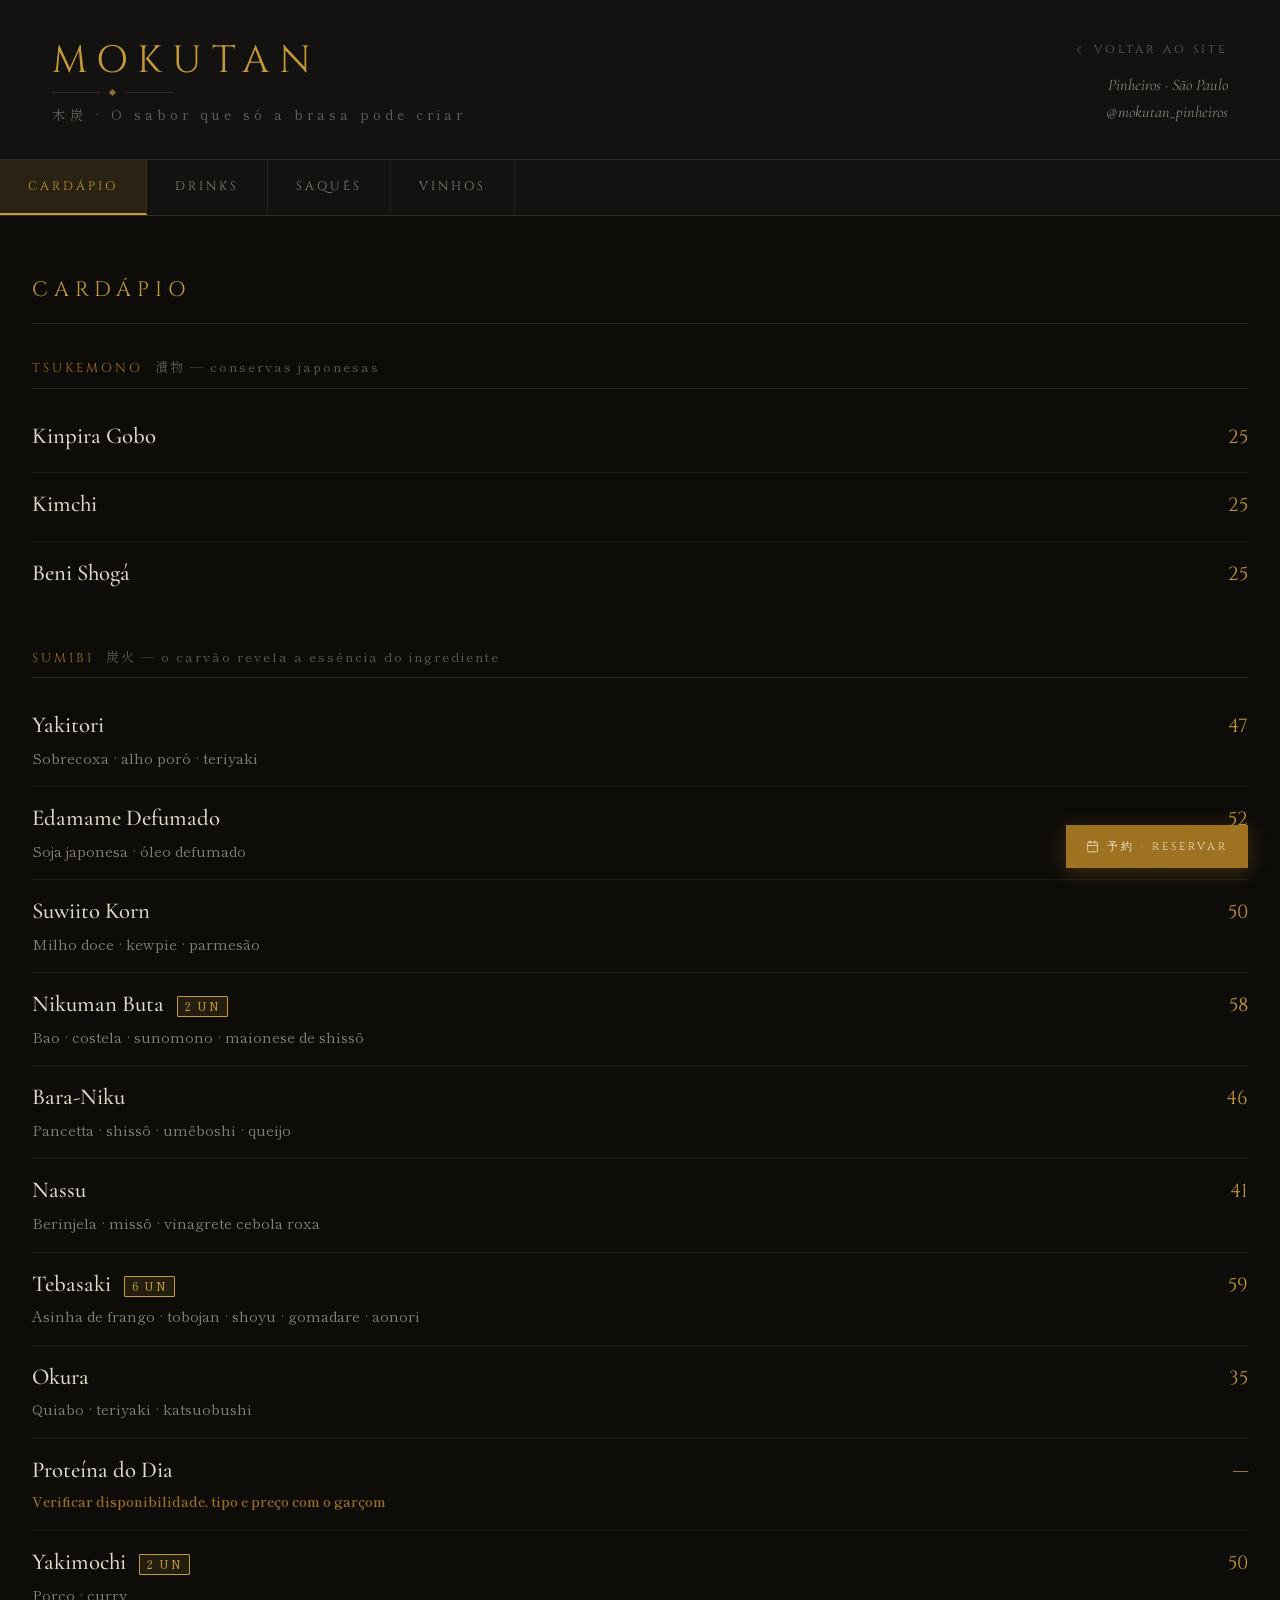
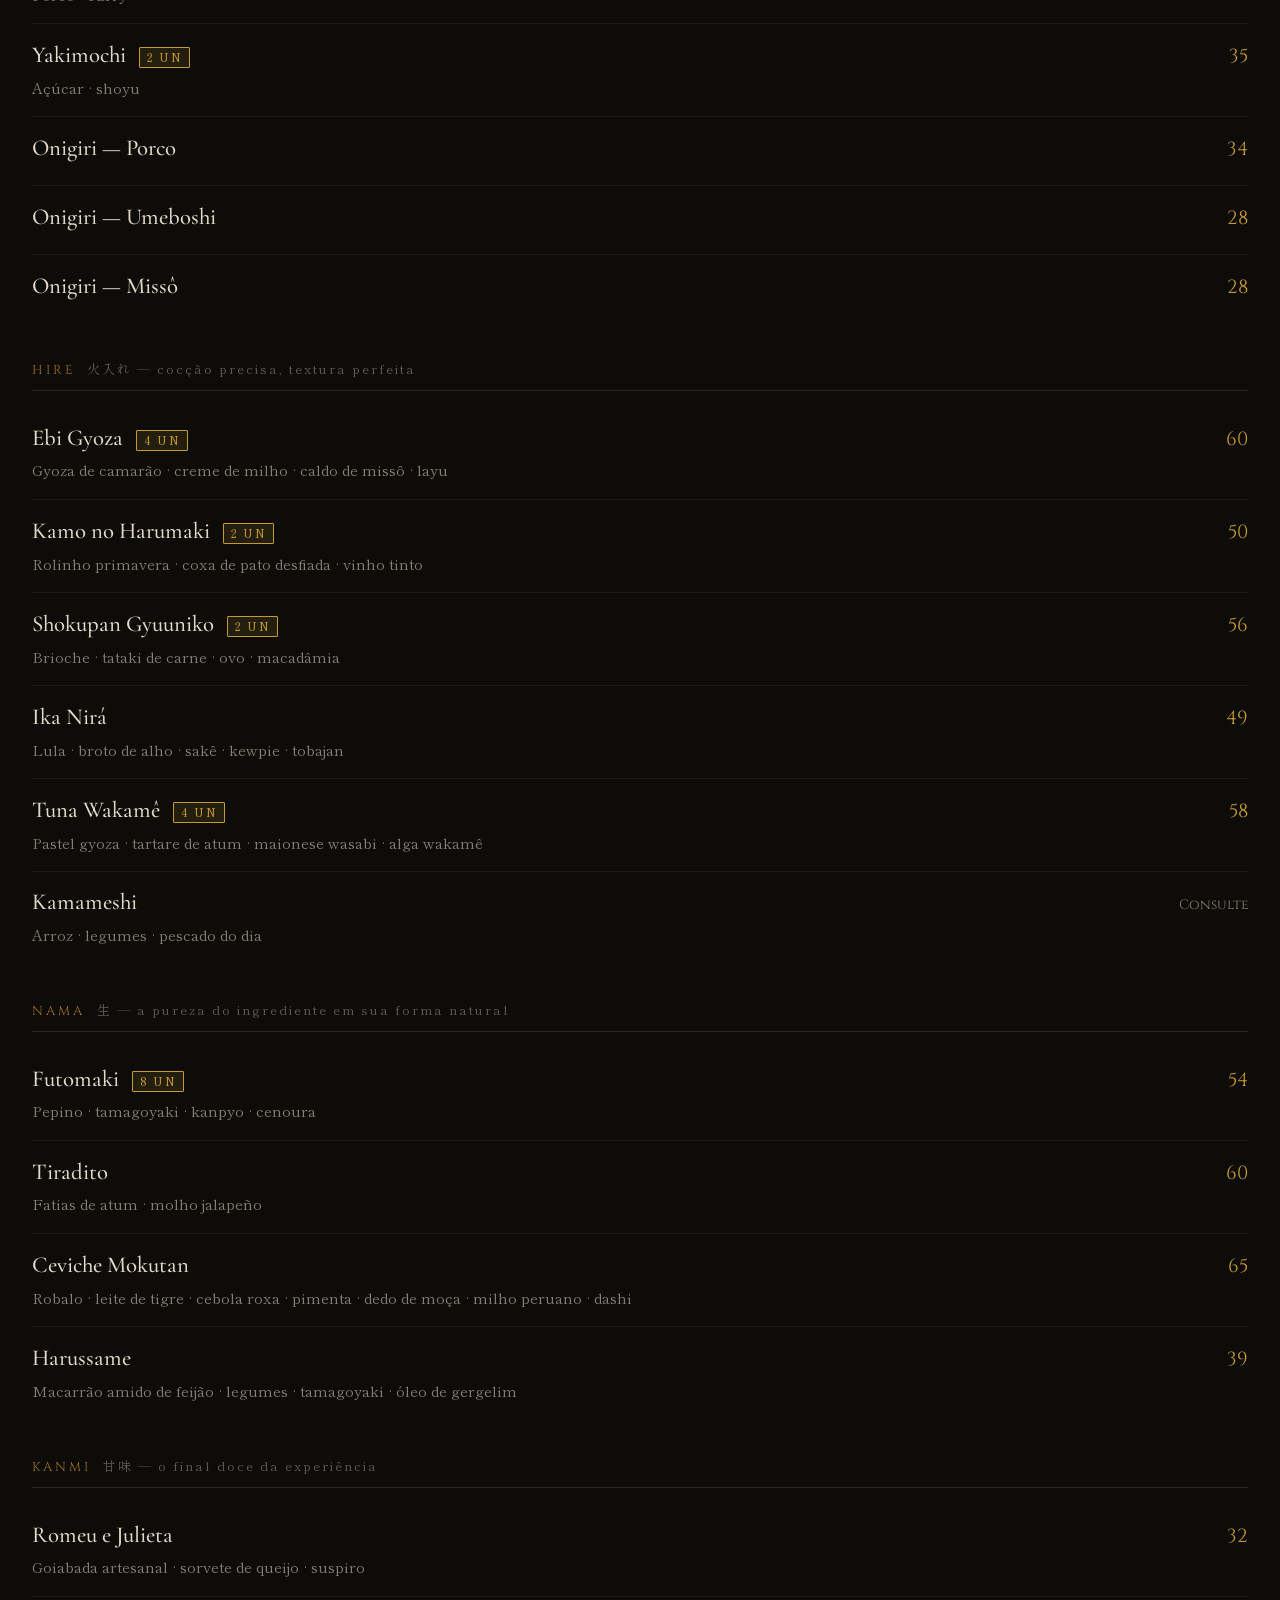
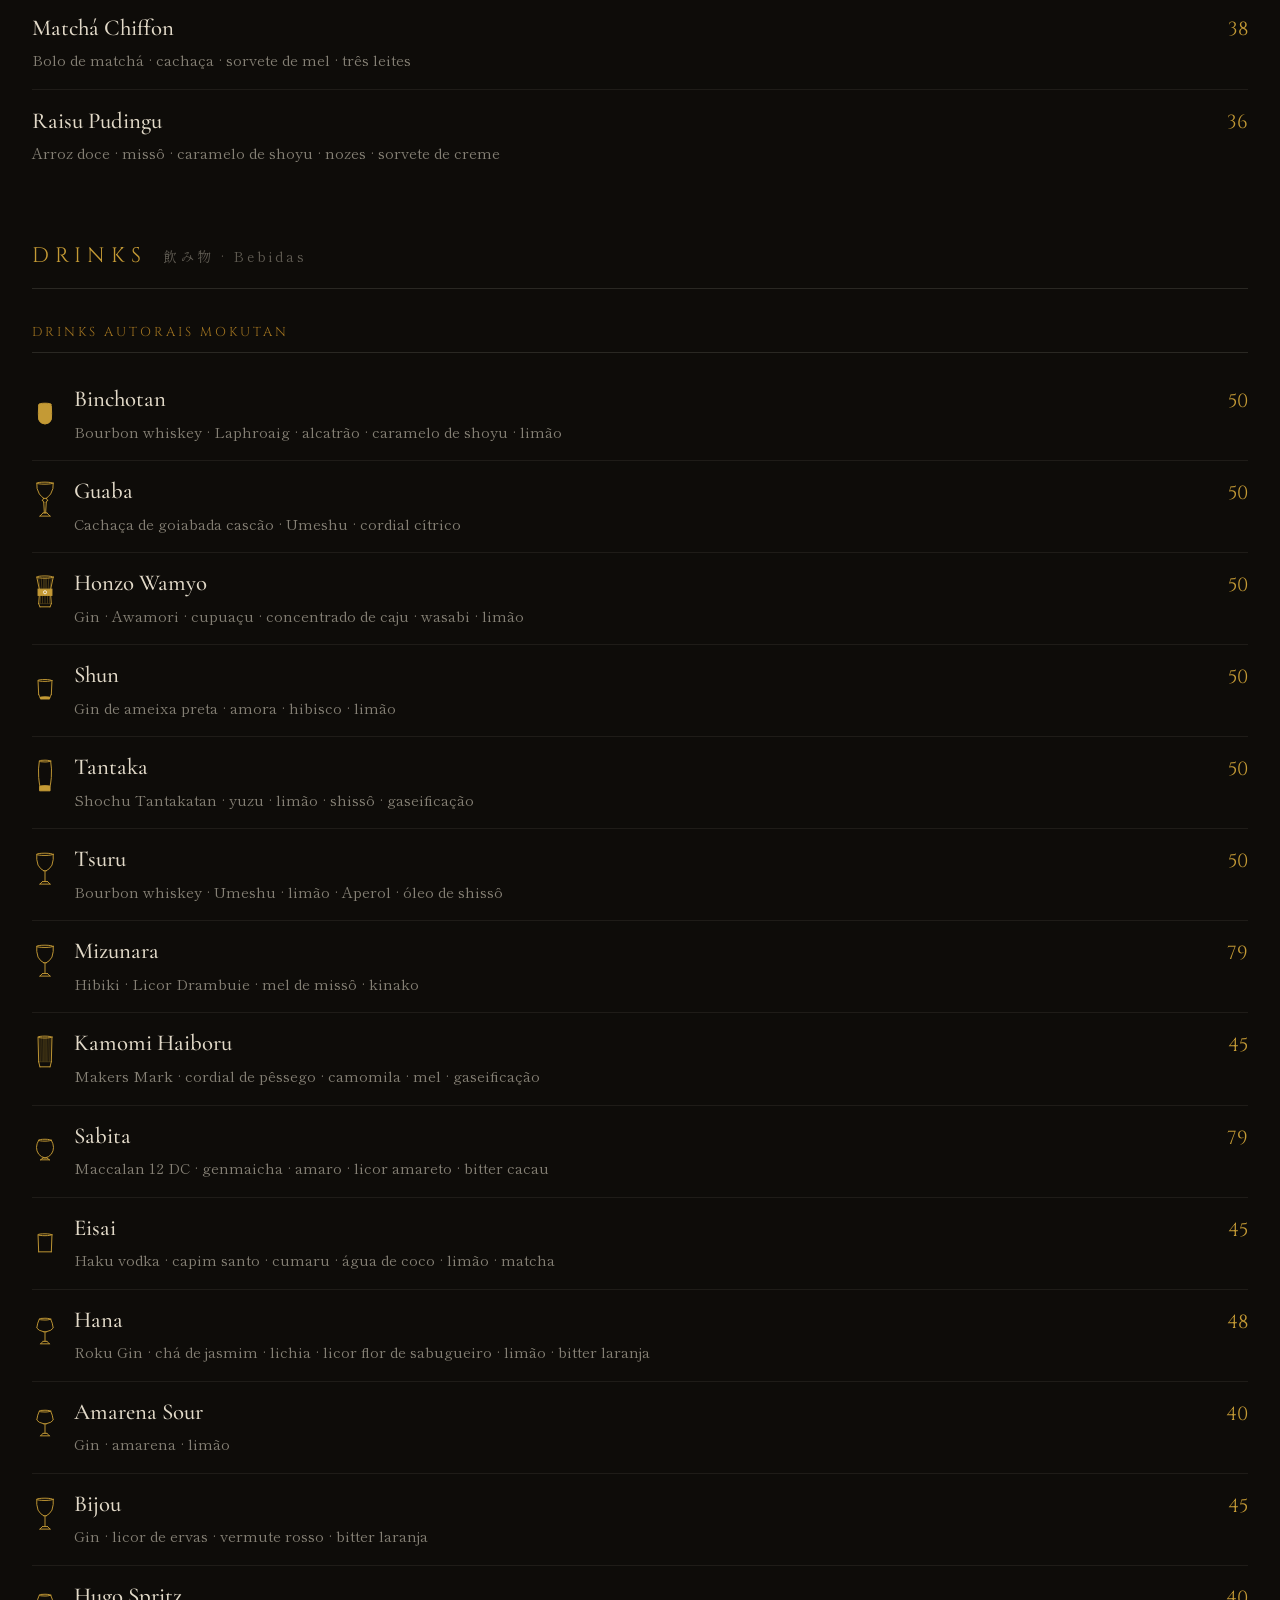
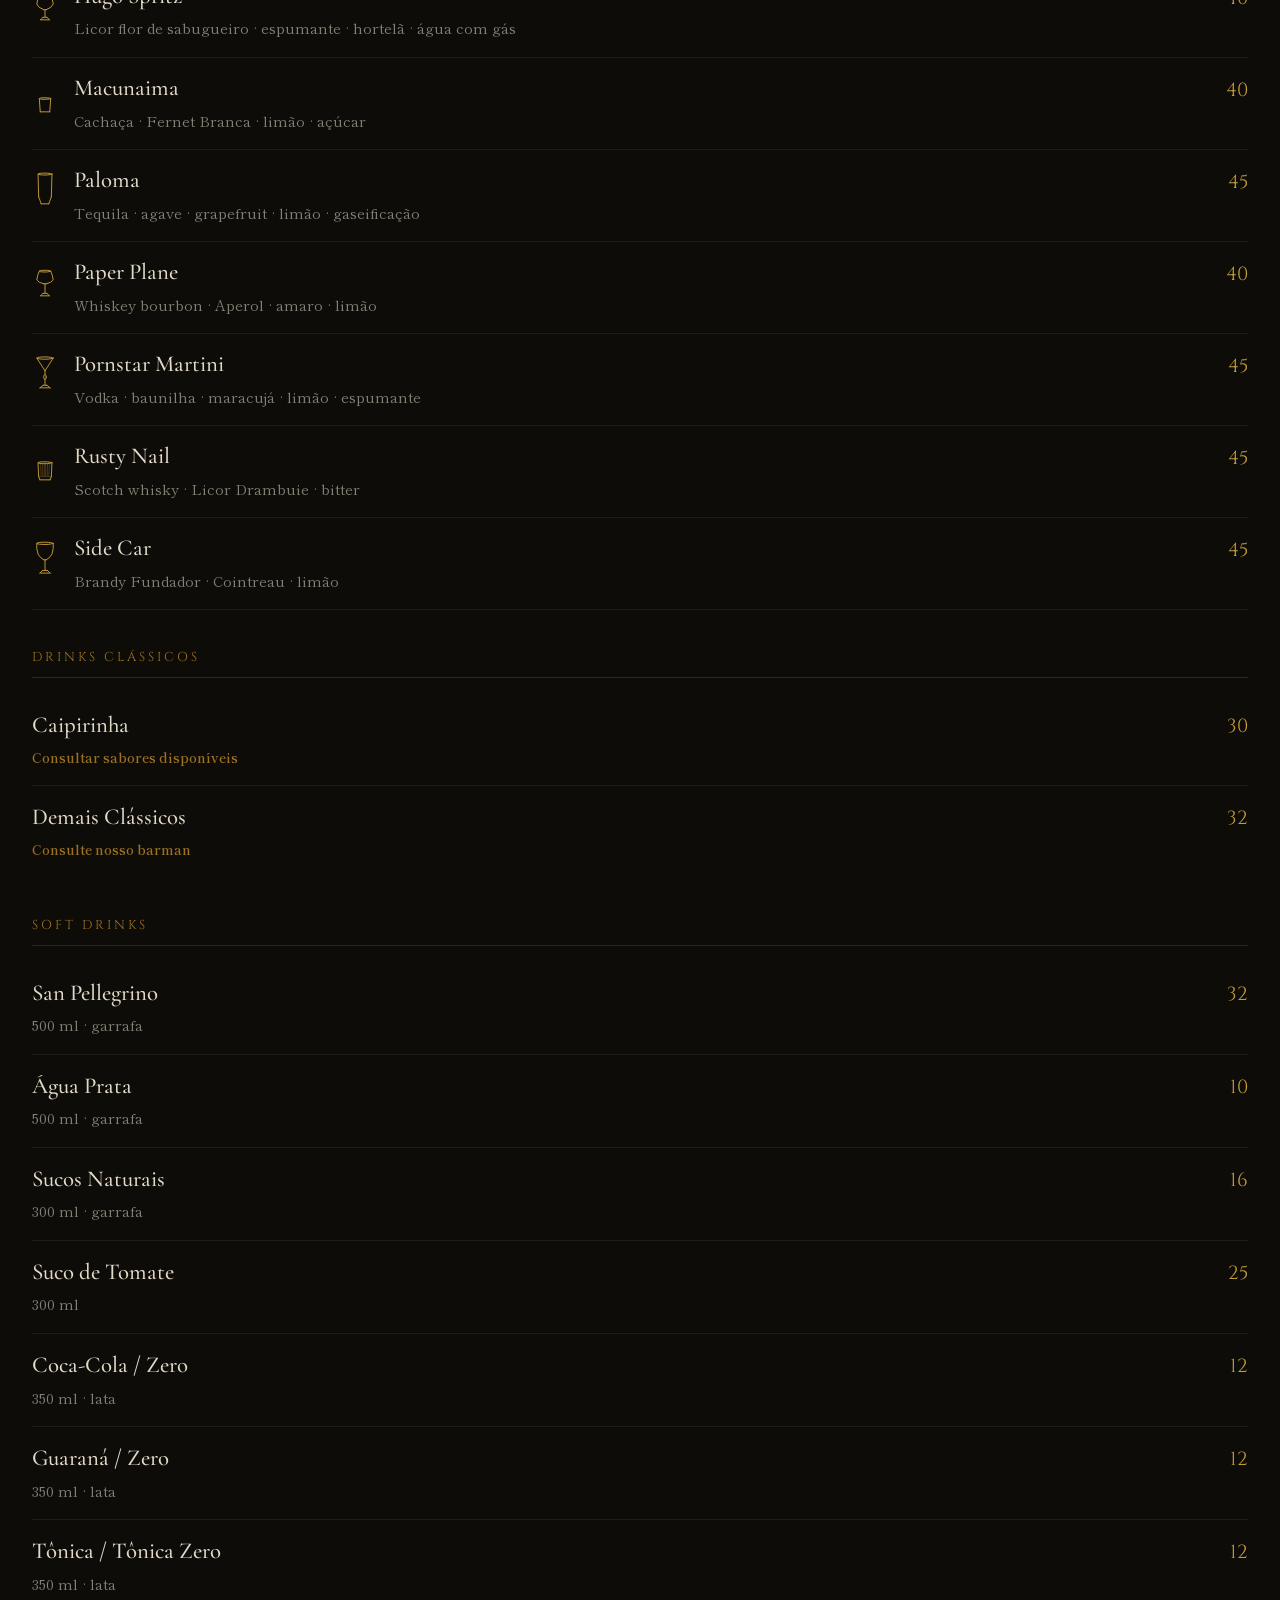
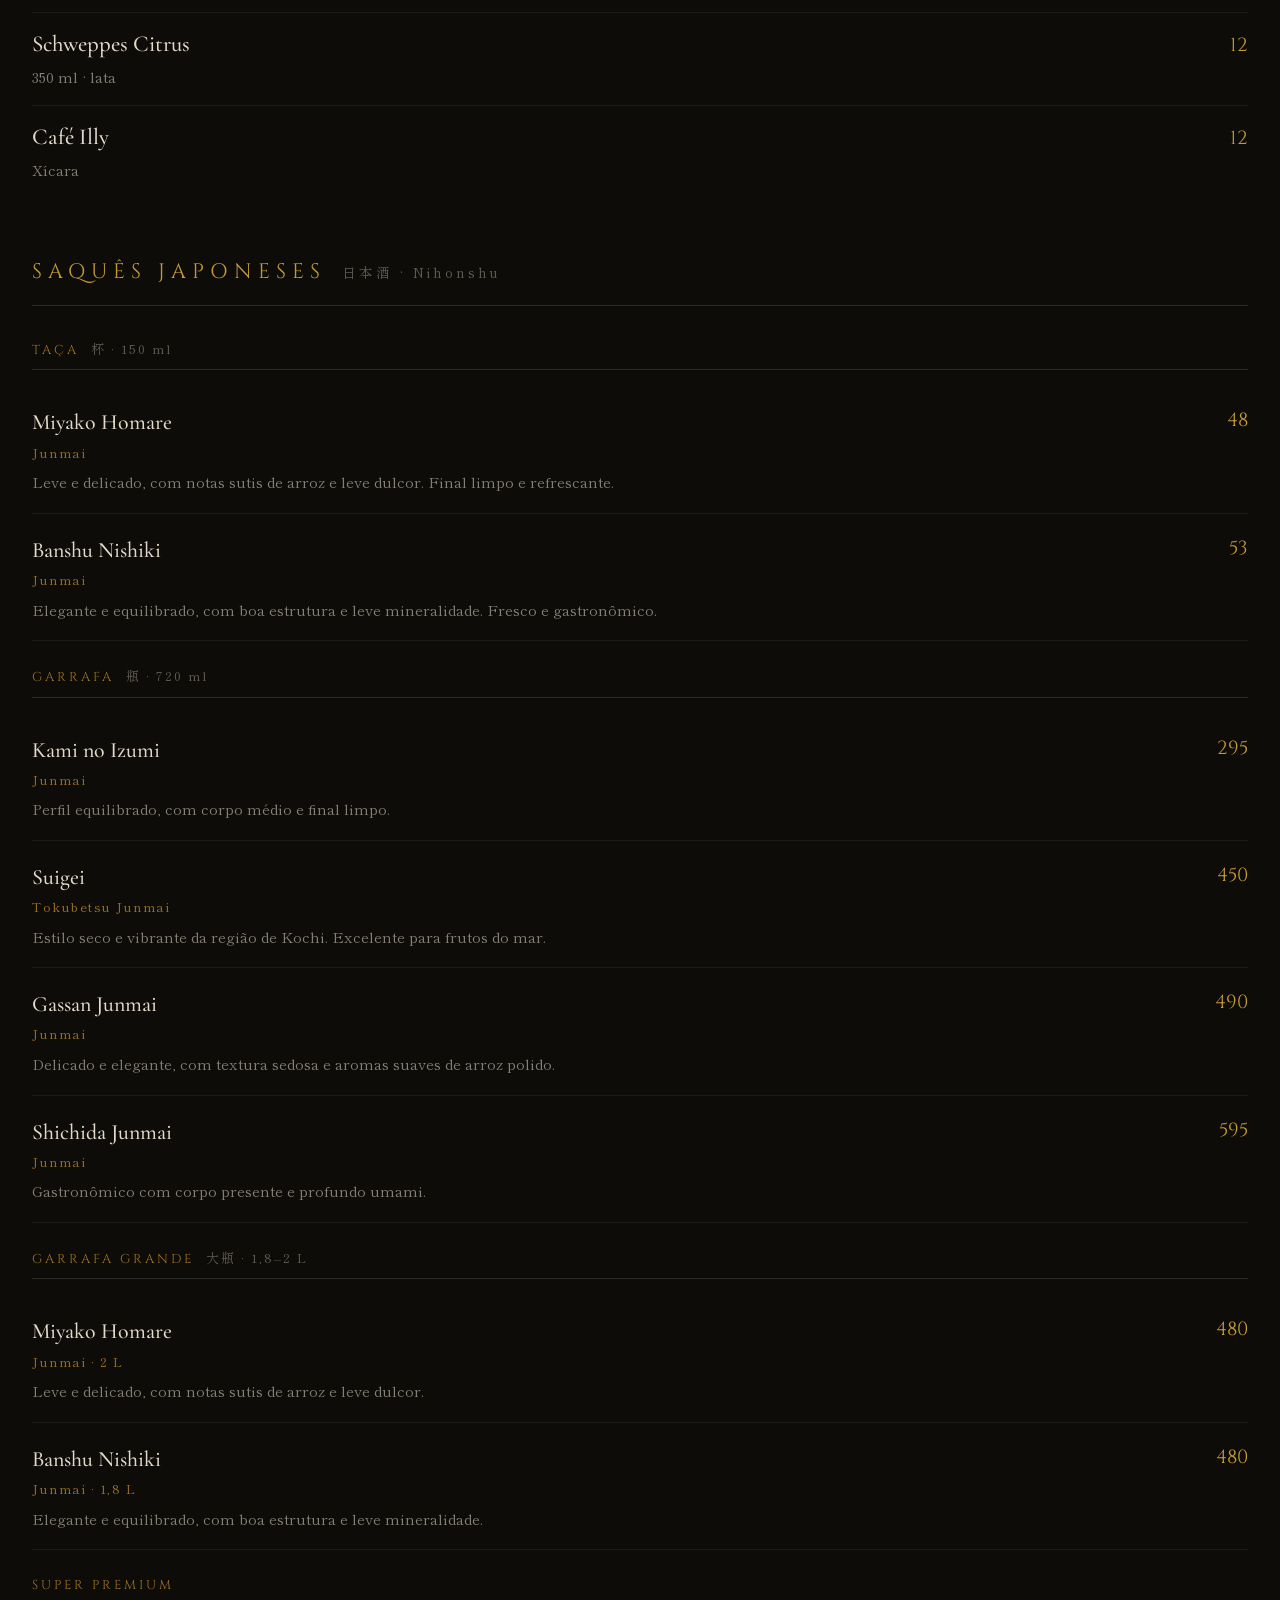
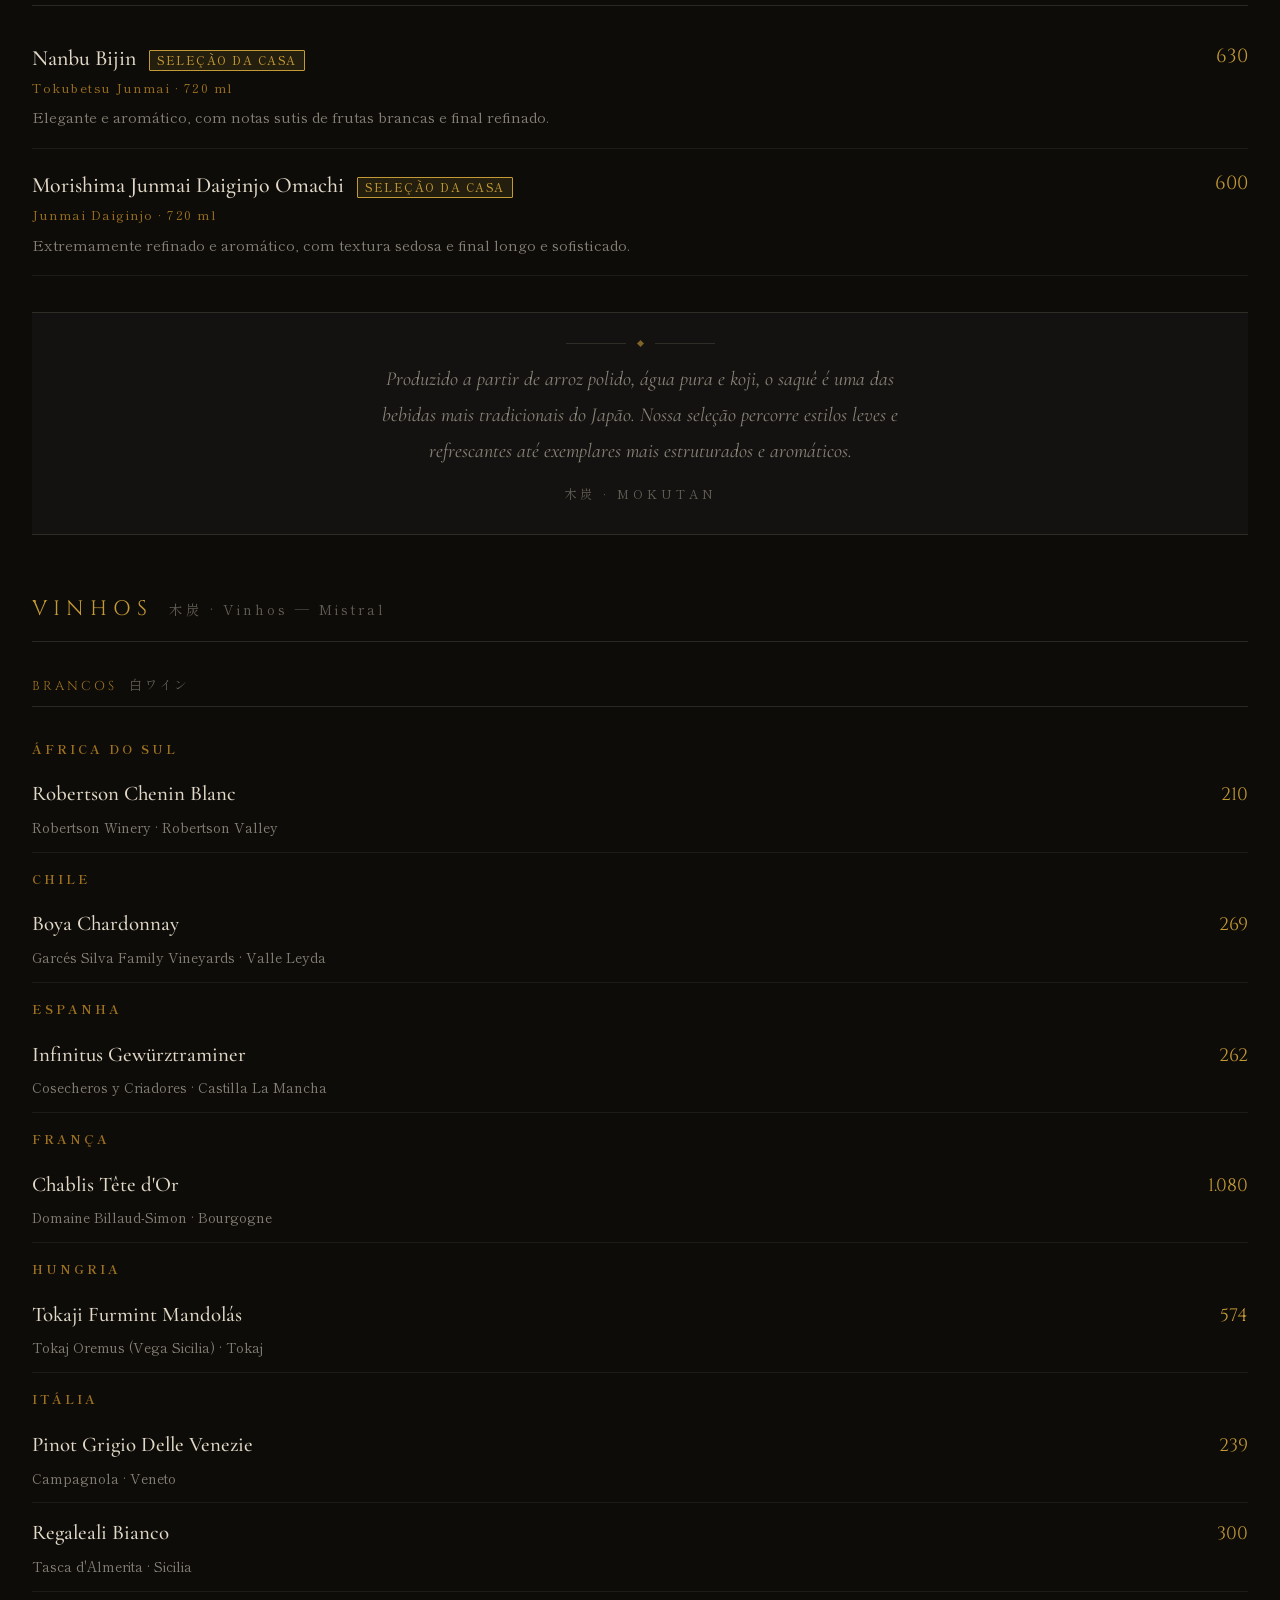
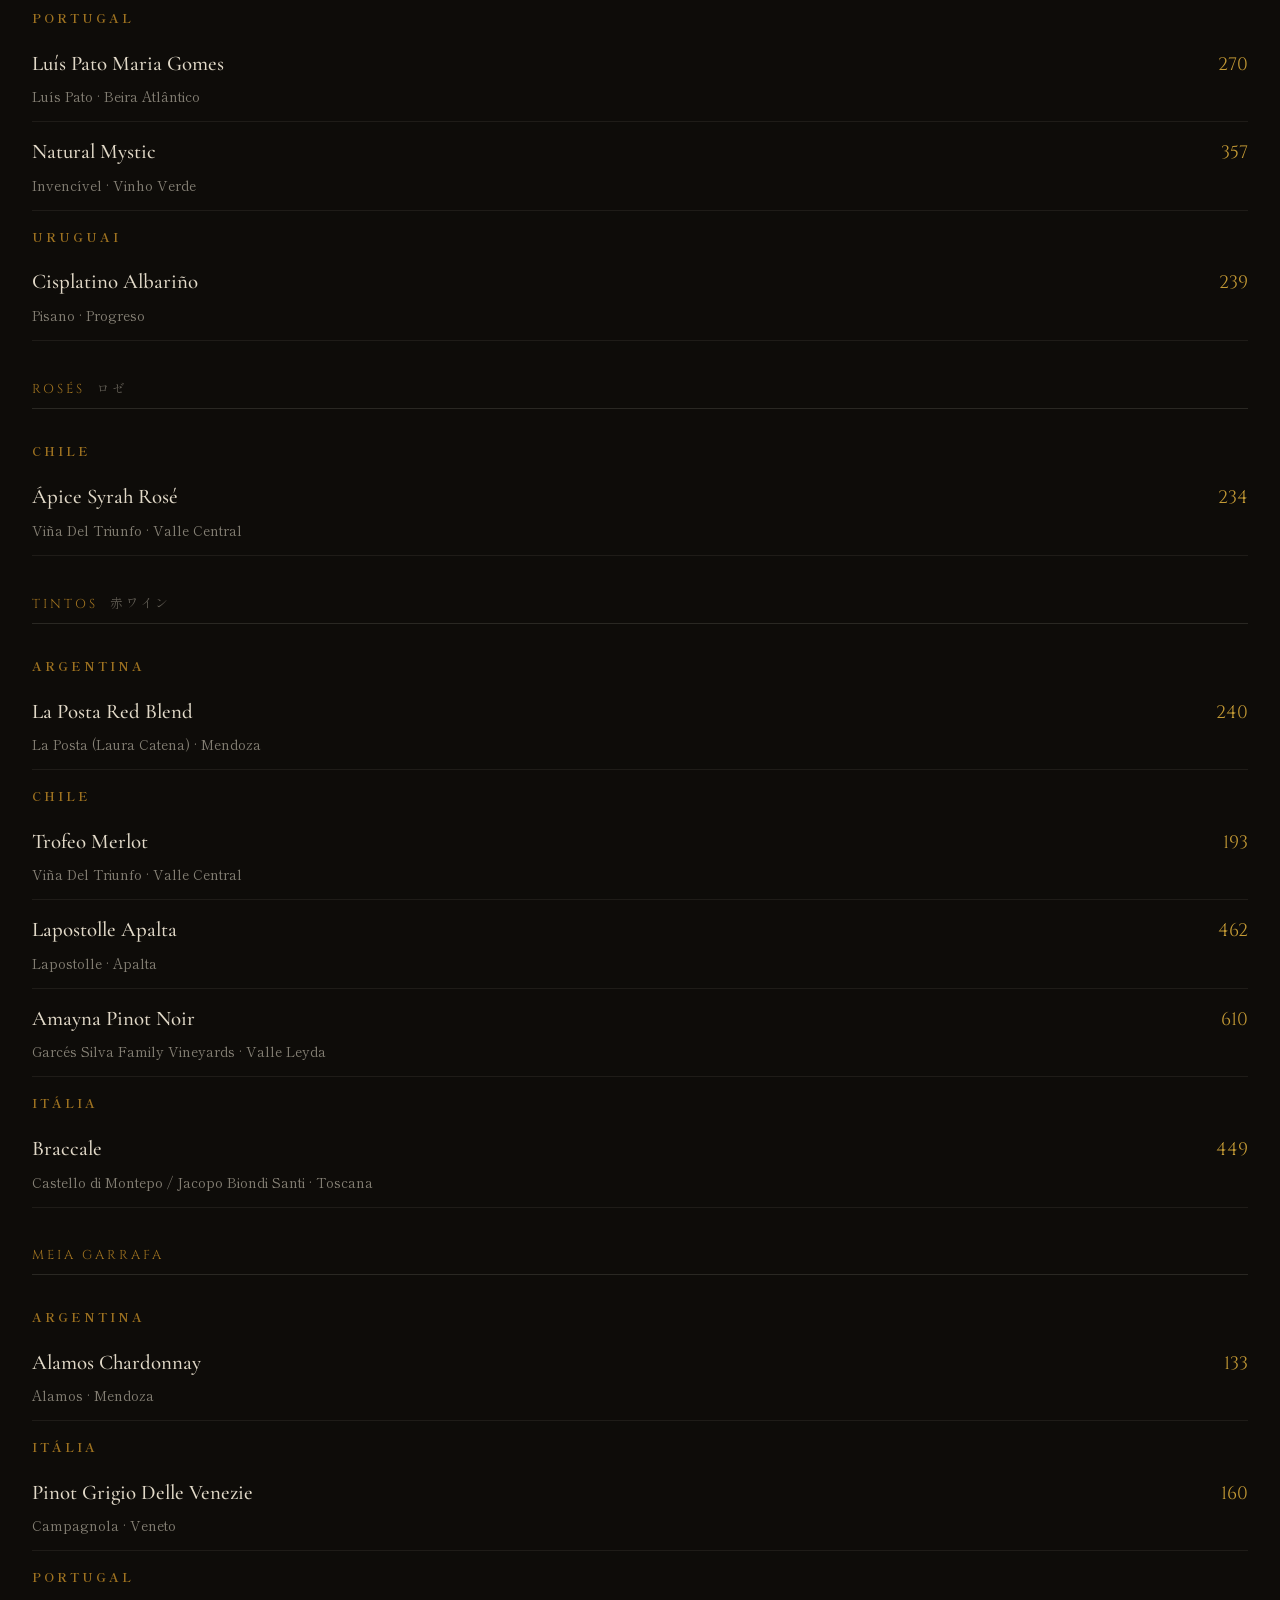
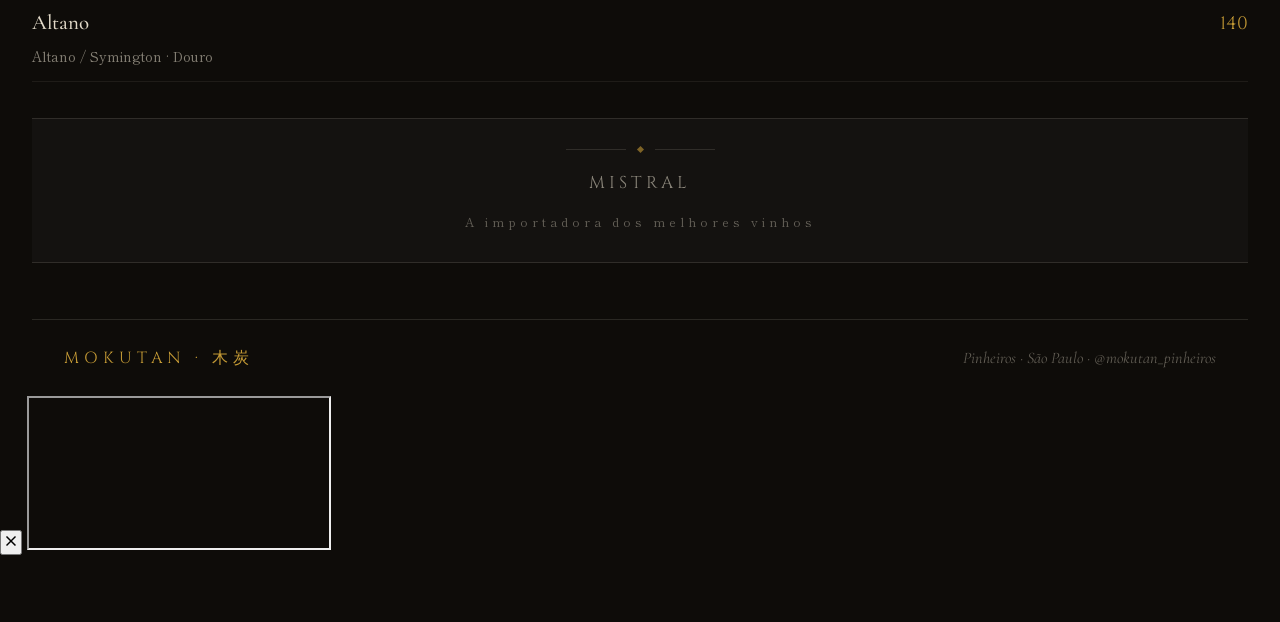
==== commit eb6ae6bf: "feat: reservation modal with embedded getin.app iframe Opens https://reservation.getin.app/865NDakj " ====
--- a/cardapio.html
+++ b/cardapio.html
@@ -394,6 +394,16 @@
   予約 · Reservar
 </a>
 
+<!-- Modal de reserva -->
+<div id="rsv-modal" class="rsv-modal" role="dialog" aria-modal="true" aria-label="Fazer reserva">
+  <div class="rsv-wrap">
+    <button class="rsv-close" id="rsv-close" aria-label="Fechar">
+      <svg viewBox="0 0 24 24" width="18" height="18" stroke="currentColor" stroke-width="2" fill="none"><line x1="18" y1="6" x2="6" y2="18"/><line x1="6" y1="6" x2="18" y2="18"/></svg>
+    </button>
+    <iframe id="rsv-frame" src="" title="Fazer reserva — Mokutan" loading="lazy" allow="payment"></iframe>
+  </div>
+</div>
+
 <!-- JS -->
 <script src="js/cardapio.js" defer></script>
 
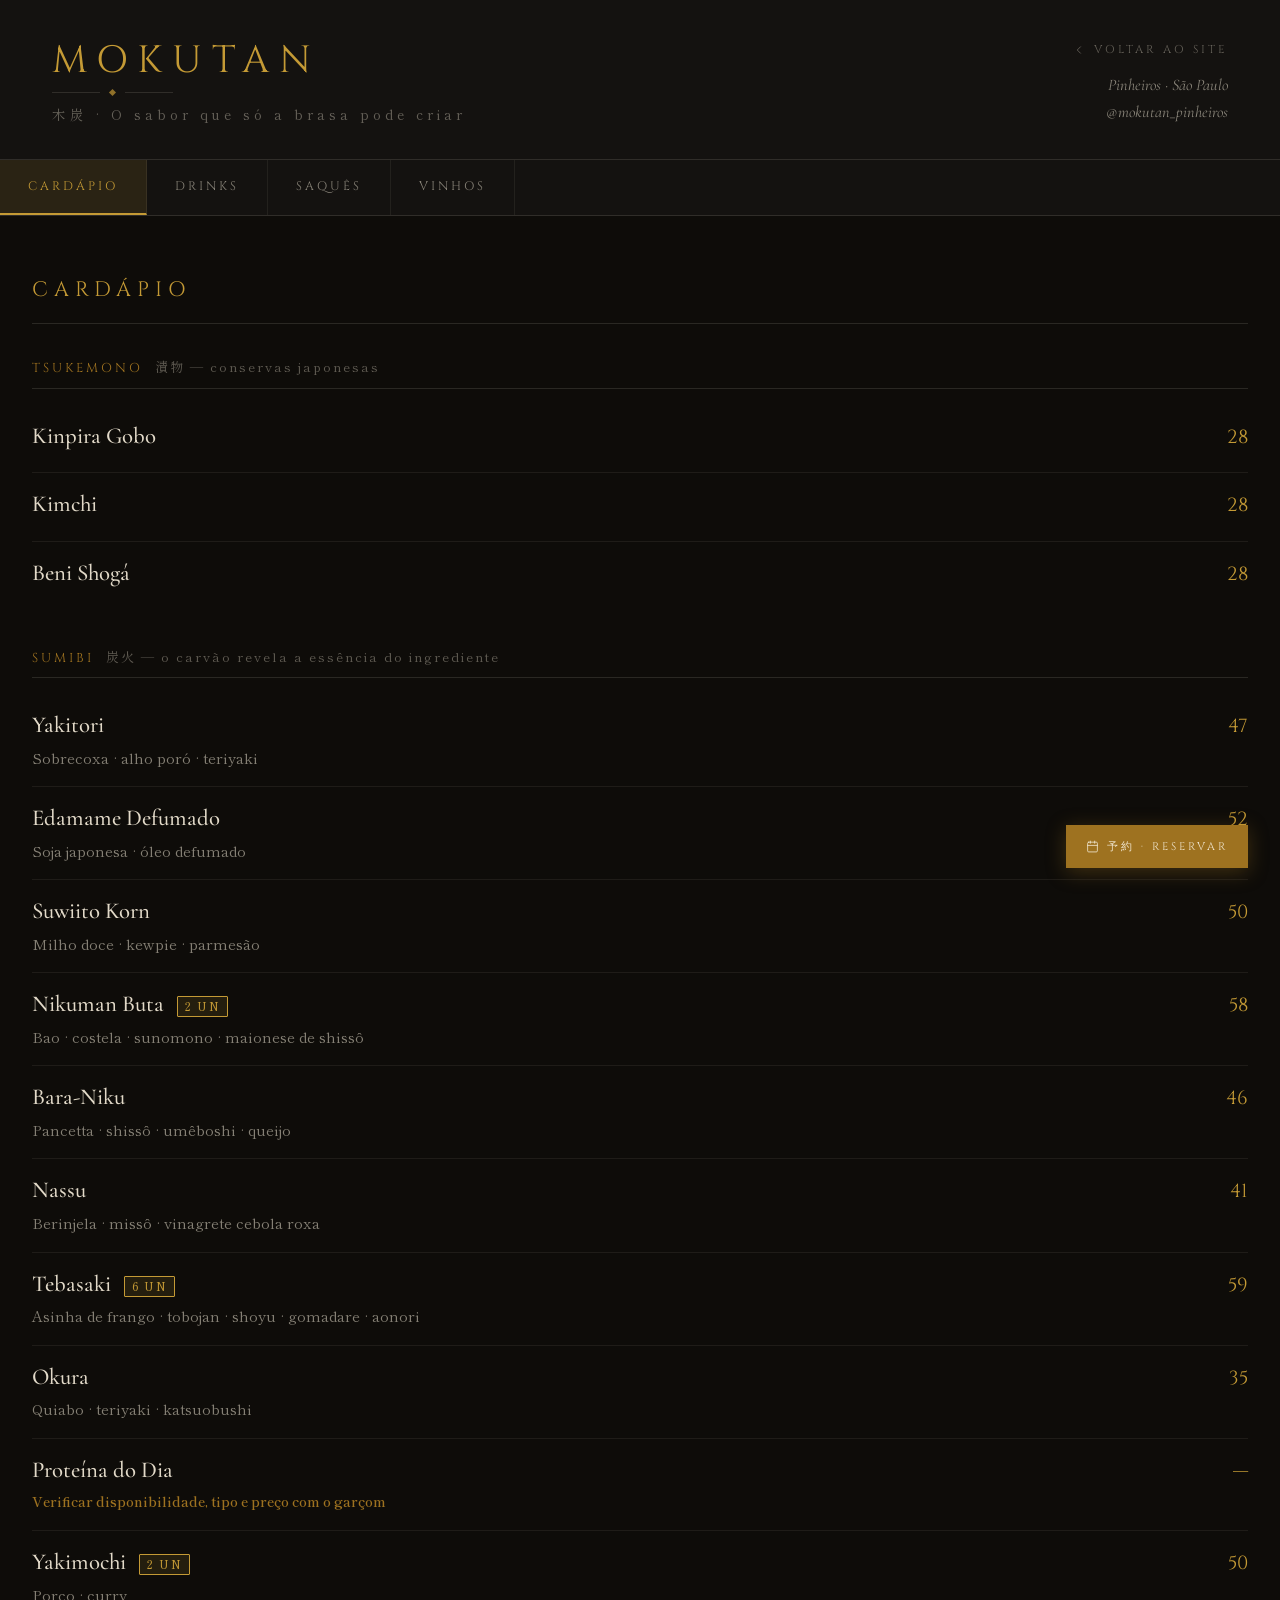
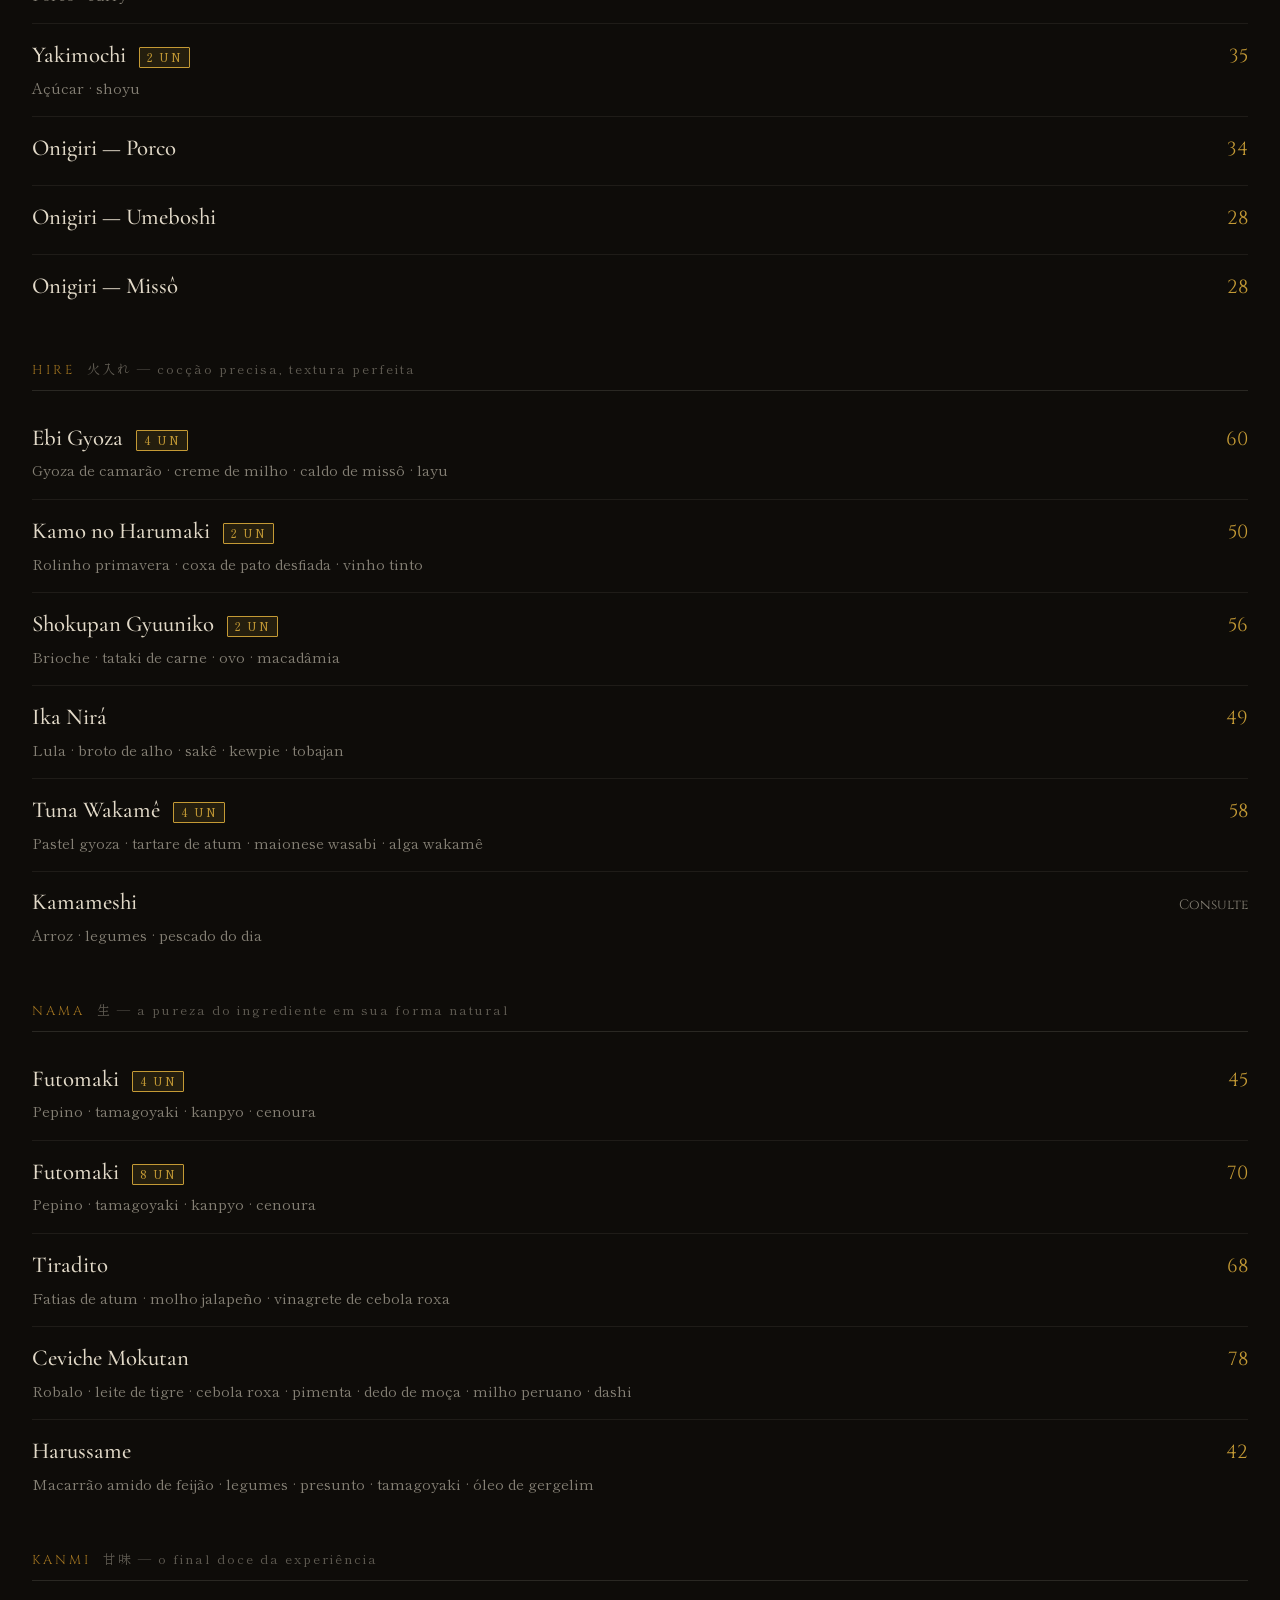
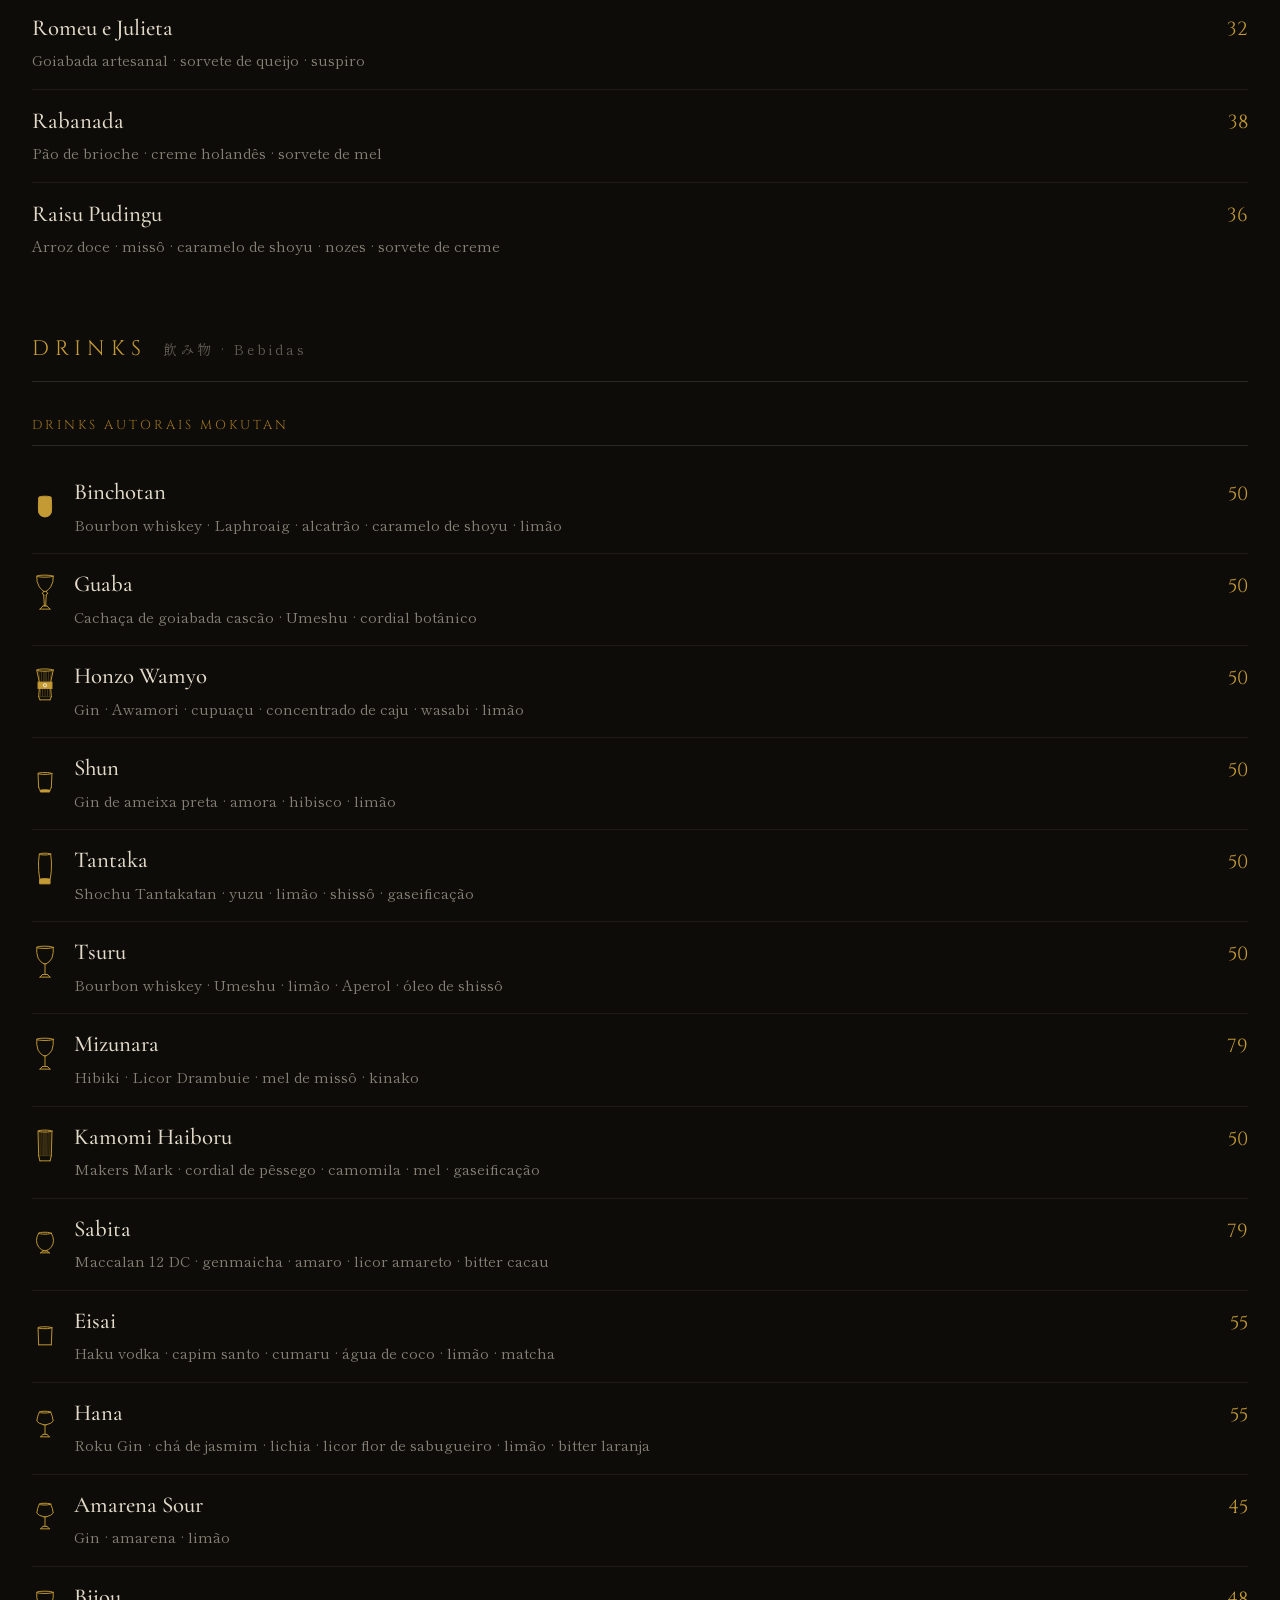
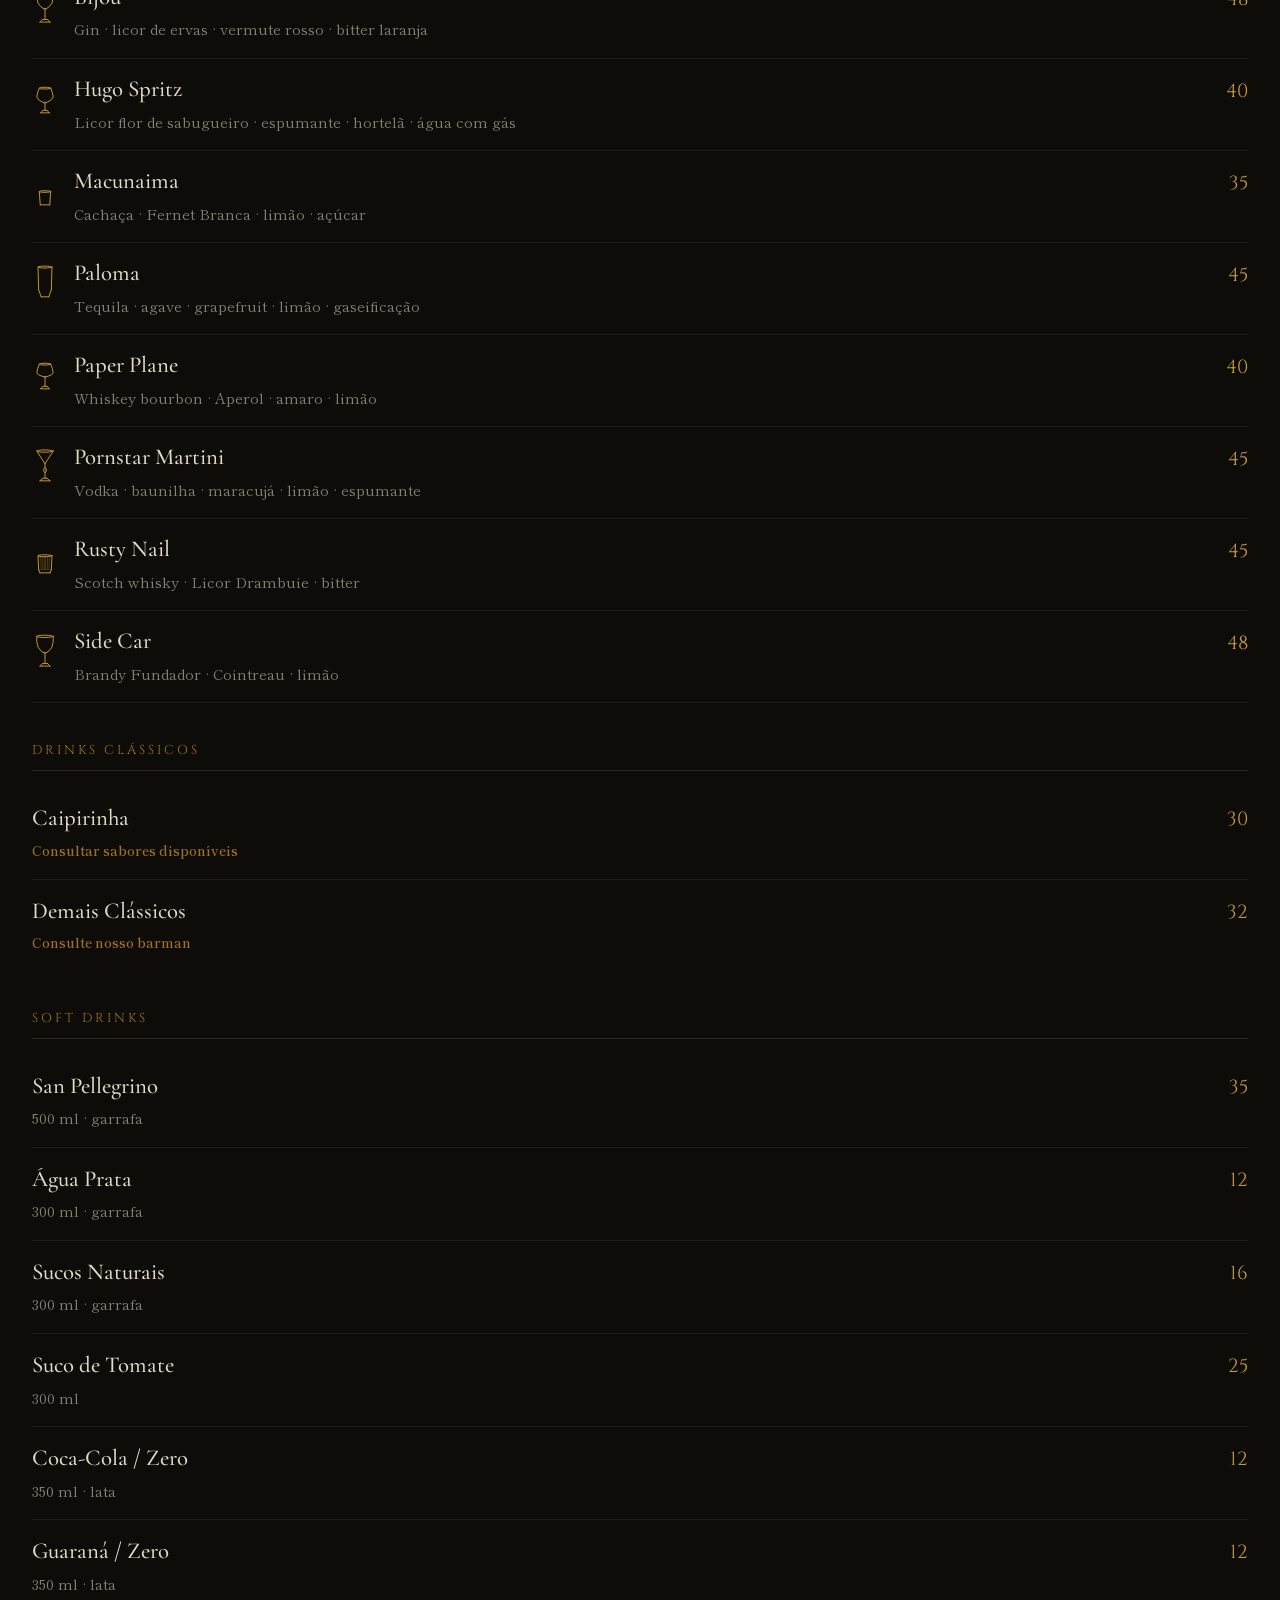
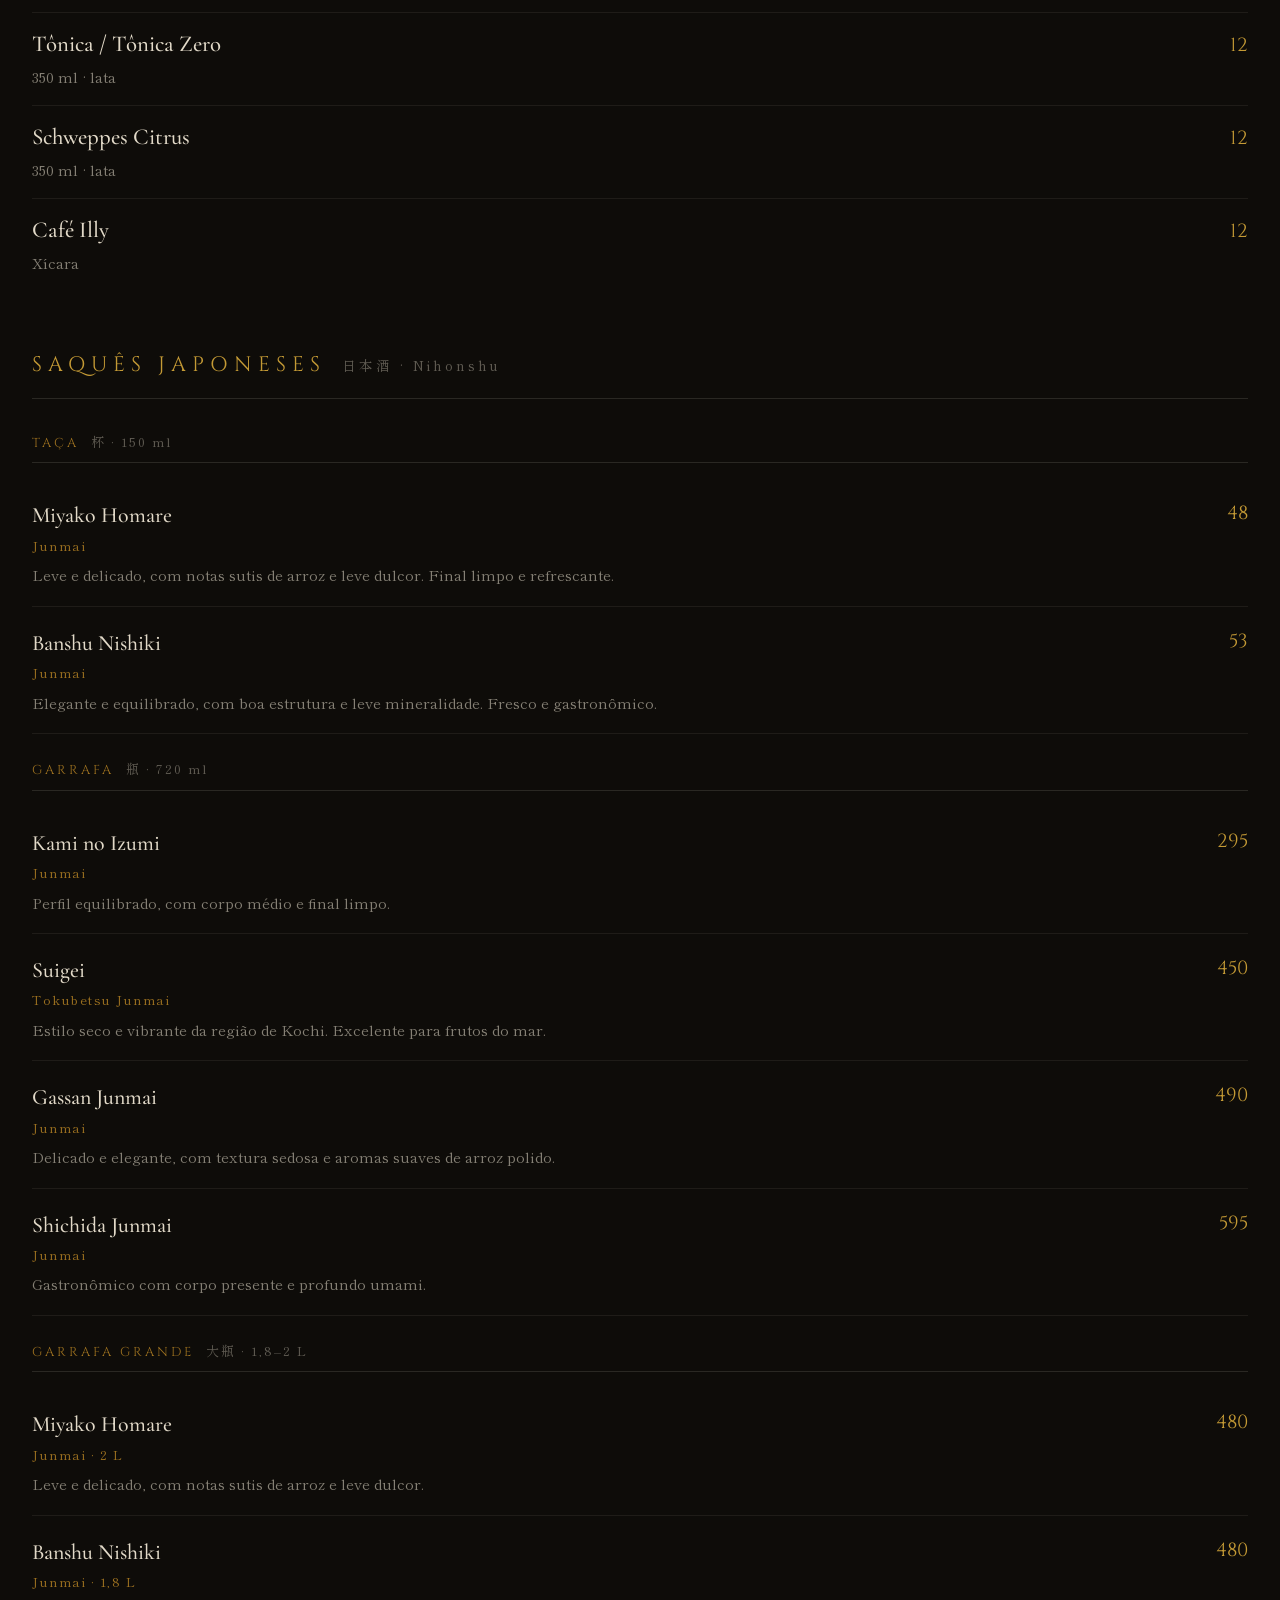
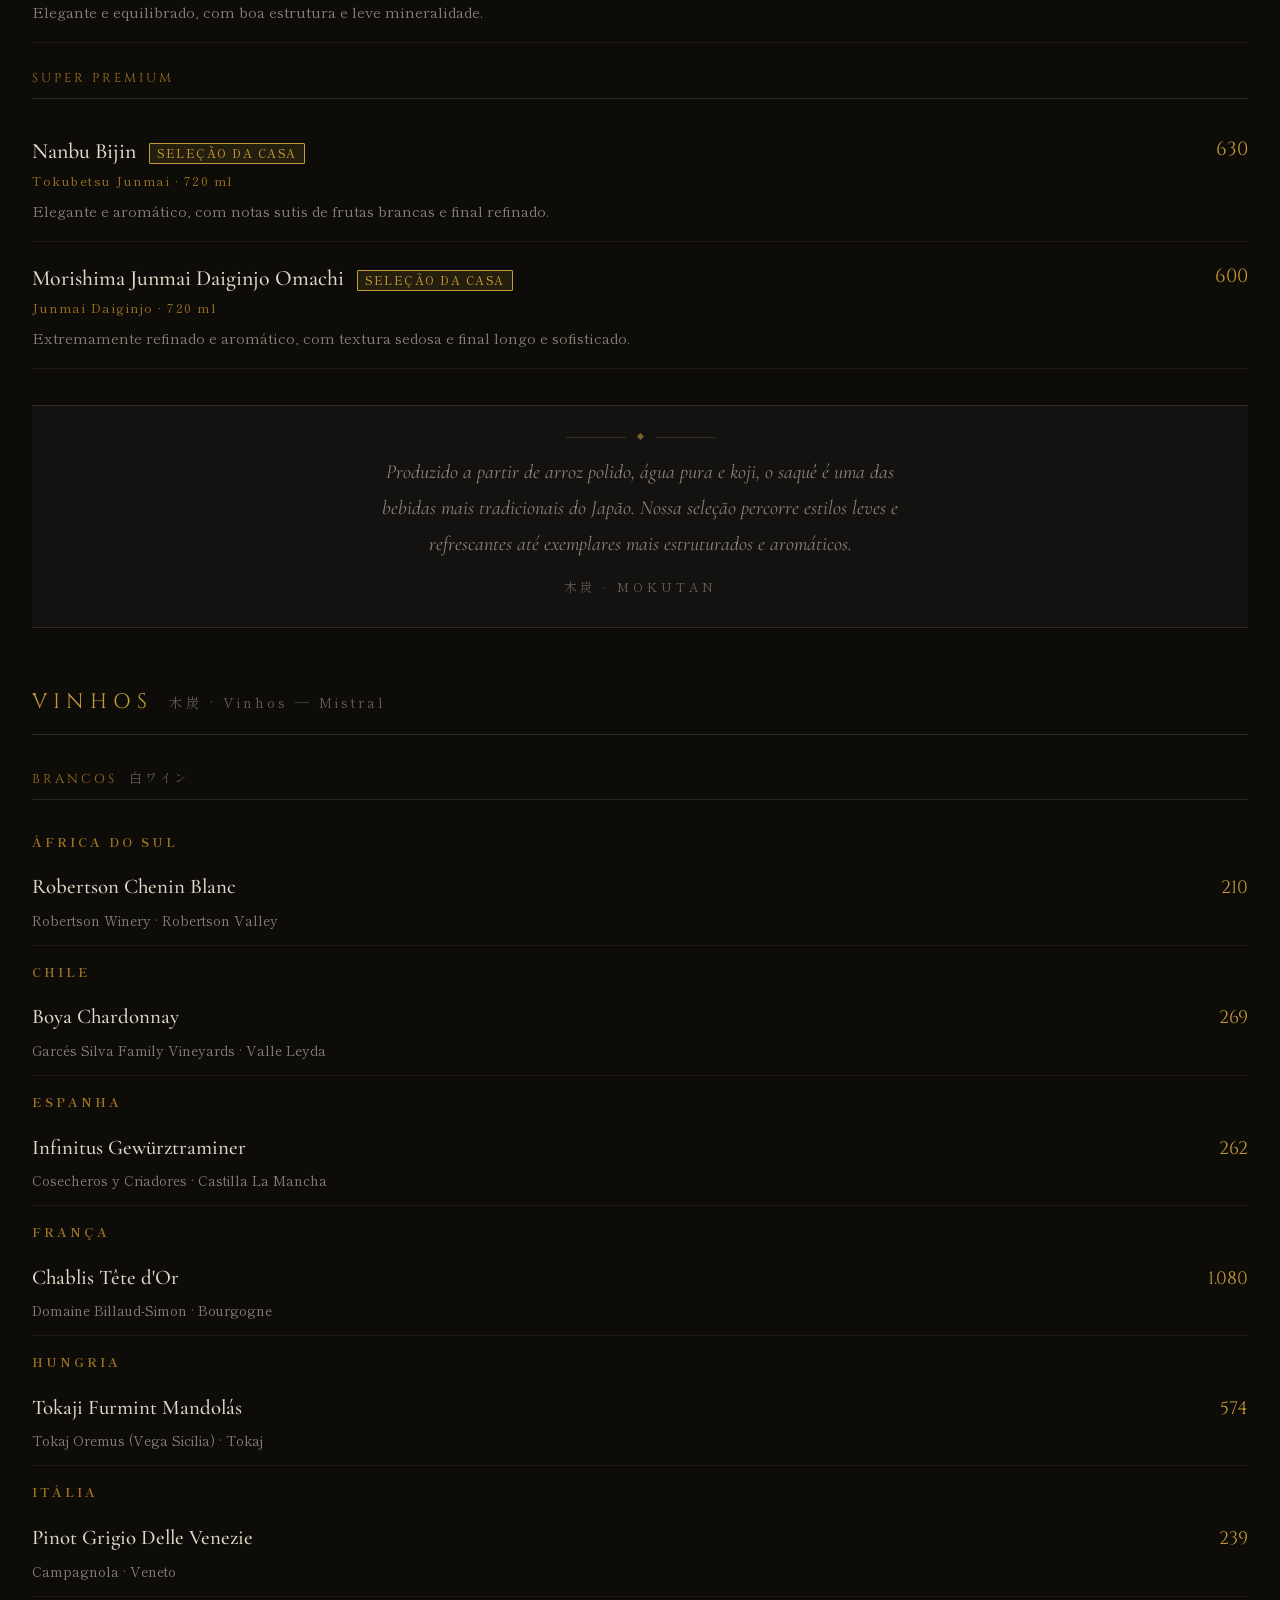
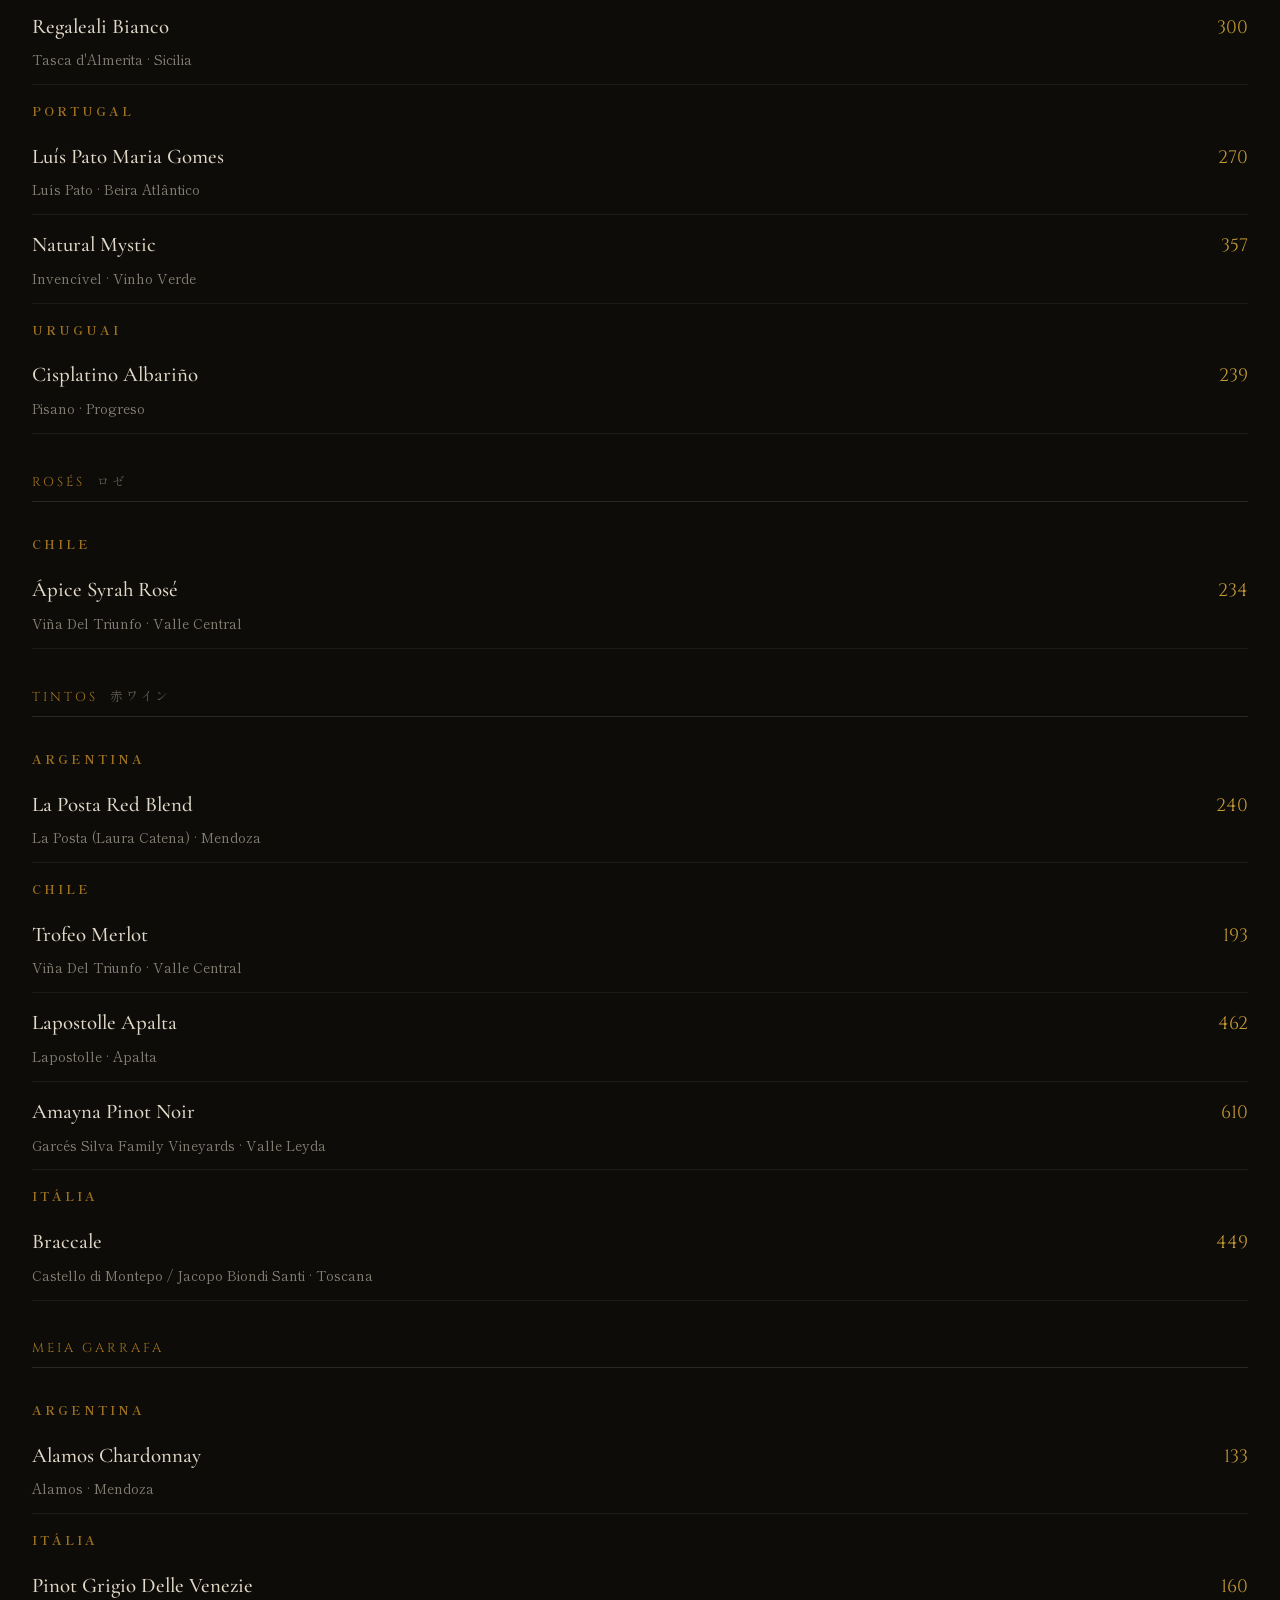
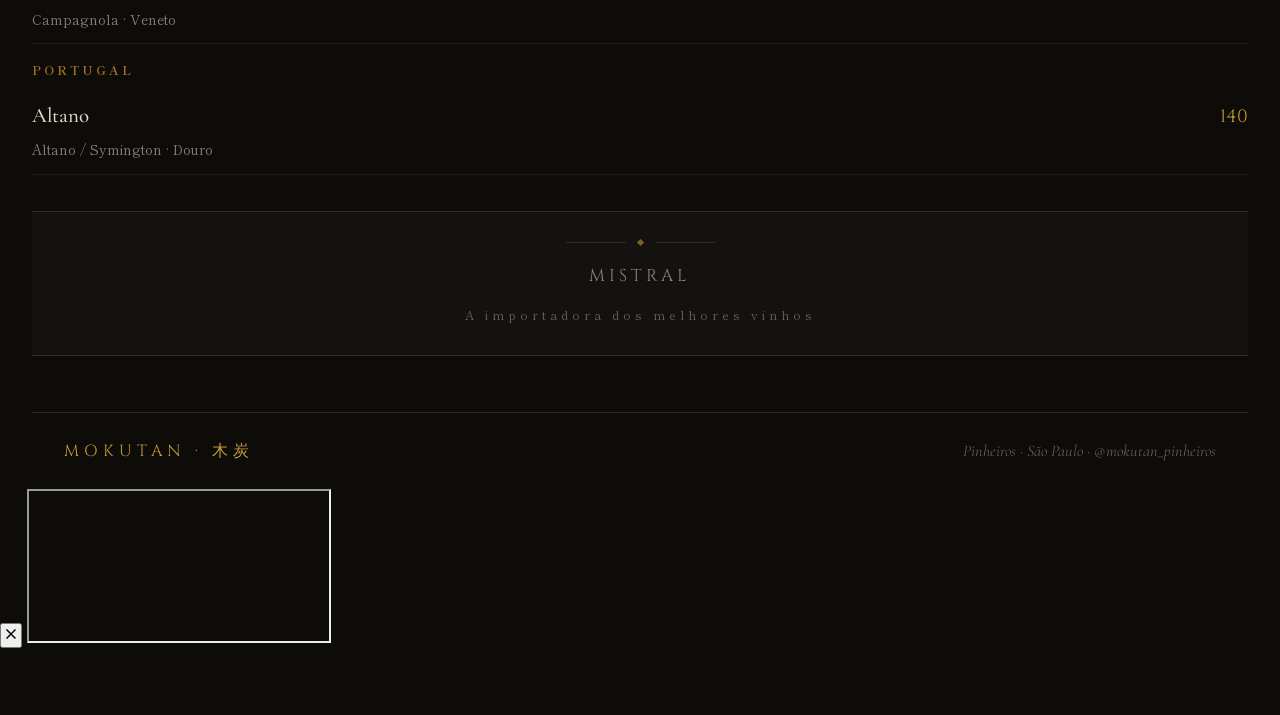
==== commit 4710a648: "feat: galeria redesenhada + novas fotos do shoot S4A6xxx - Bento grid com 4 linhas uniformes de 400p" ====
--- a/cardapio.html
+++ b/cardapio.html
@@ -73,9 +73,9 @@
 
   <div class="sub-group">
     <div class="sub-head"><span class="sub-name">Tsukemono</span><span class="sub-jp2">漬物 — conservas japonesas</span></div>
-    <div class="item"><div class="item-info"><span class="item-name">Kinpira Gobo</span></div><div class="item-price">25</div></div>
-    <div class="item"><div class="item-info"><span class="item-name">Kimchi</span></div><div class="item-price">25</div></div>
-    <div class="item"><div class="item-info"><span class="item-name">Beni Shogá</span></div><div class="item-price">25</div></div>
+    <div class="item"><div class="item-info"><span class="item-name">Kinpira Gobo</span></div><div class="item-price">28</div></div>
+    <div class="item"><div class="item-info"><span class="item-name">Kimchi</span></div><div class="item-price">28</div></div>
+    <div class="item"><div class="item-info"><span class="item-name">Beni Shogá</span></div><div class="item-price">28</div></div>
   </div>
 
   <div class="sub-group">
@@ -108,16 +108,17 @@
 
   <div class="sub-group">
     <div class="sub-head"><span class="sub-name">Nama</span><span class="sub-jp2">生 — a pureza do ingrediente em sua forma natural</span></div>
-    <div class="item"><div class="item-info"><span class="item-name">Futomaki <span class="badge">8 un</span></span><span class="item-desc">Pepino · tamagoyaki · kanpyo · cenoura</span></div><div class="item-price">54</div></div>
-    <div class="item"><div class="item-info"><span class="item-name">Tiradito</span><span class="item-desc">Fatias de atum · molho jalapeño</span></div><div class="item-price">60</div></div>
-    <div class="item"><div class="item-info"><span class="item-name">Ceviche Mokutan</span><span class="item-desc">Robalo · leite de tigre · cebola roxa · pimenta · dedo de moça · milho peruano · dashi</span></div><div class="item-price">65</div></div>
-    <div class="item"><div class="item-info"><span class="item-name">Harussame</span><span class="item-desc">Macarrão amido de feijão · legumes · tamagoyaki · óleo de gergelim</span></div><div class="item-price">39</div></div>
+    <div class="item"><div class="item-info"><span class="item-name">Futomaki <span class="badge">4 un</span></span><span class="item-desc">Pepino · tamagoyaki · kanpyo · cenoura</span></div><div class="item-price">45</div></div>
+    <div class="item"><div class="item-info"><span class="item-name">Futomaki <span class="badge">8 un</span></span><span class="item-desc">Pepino · tamagoyaki · kanpyo · cenoura</span></div><div class="item-price">70</div></div>
+    <div class="item"><div class="item-info"><span class="item-name">Tiradito</span><span class="item-desc">Fatias de atum · molho jalapeño · vinagrete de cebola roxa</span></div><div class="item-price">68</div></div>
+    <div class="item"><div class="item-info"><span class="item-name">Ceviche Mokutan</span><span class="item-desc">Robalo · leite de tigre · cebola roxa · pimenta · dedo de moça · milho peruano · dashi</span></div><div class="item-price">78</div></div>
+    <div class="item"><div class="item-info"><span class="item-name">Harussame</span><span class="item-desc">Macarrão amido de feijão · legumes · presunto · tamagoyaki · óleo de gergelim</span></div><div class="item-price">42</div></div>
   </div>
 
   <div class="sub-group">
     <div class="sub-head"><span class="sub-name">Kanmi</span><span class="sub-jp2">甘味 — o final doce da experiência</span></div>
     <div class="item"><div class="item-info"><span class="item-name">Romeu e Julieta</span><span class="item-desc">Goiabada artesanal · sorvete de queijo · suspiro</span></div><div class="item-price">32</div></div>
-    <div class="item"><div class="item-info"><span class="item-name">Matchá Chiffon</span><span class="item-desc">Bolo de matchá · cachaça · sorvete de mel · três leites</span></div><div class="item-price">38</div></div>
+    <div class="item"><div class="item-info"><span class="item-name">Rabanada</span><span class="item-desc">Pão de brioche · creme holandês · sorvete de mel</span></div><div class="item-price">38</div></div>
     <div class="item"><div class="item-info"><span class="item-name">Raisu Pudingu</span><span class="item-desc">Arroz doce · missô · caramelo de shoyu · nozes · sorvete de creme</span></div><div class="item-price">36</div></div>
   </div>
 </section>
@@ -138,7 +139,7 @@
     </div>
     <div class="drink-item">
       <div class="drink-glass"><svg width="20" height="38" viewBox="0 0 30 60" fill="none" stroke="currentColor"><ellipse cx="15" cy="5" rx="13" ry="1.6" stroke-width="1.5" stroke-linecap="round" stroke-linejoin="round"/><path d="M 2 5 Q 1 14 6 22 Q 10 27 13 29" stroke-width="1.5" stroke-linecap="round" stroke-linejoin="round"/><path d="M 28 5 Q 29 14 24 22 Q 20 27 17 29" stroke-width="1.5" stroke-linecap="round" stroke-linejoin="round"/><line x1="13" y1="29" x2="17" y2="29" stroke-width="1.5" stroke-linecap="round" stroke-linejoin="round"/><line x1="13" y1="29" x2="11" y2="32" stroke-width="1.5" stroke-linecap="round" stroke-linejoin="round"/><line x1="17" y1="29" x2="19" y2="32" stroke-width="1.5" stroke-linecap="round" stroke-linejoin="round"/><line x1="11" y1="32" x2="13" y2="35" stroke-width="1.5" stroke-linecap="round" stroke-linejoin="round"/><line x1="19" y1="32" x2="17" y2="35" stroke-width="1.5" stroke-linecap="round" stroke-linejoin="round"/><line x1="13" y1="35" x2="14" y2="52" stroke-width="1.5" stroke-linecap="round" stroke-linejoin="round"/><line x1="17" y1="35" x2="16" y2="52" stroke-width="1.5" stroke-linecap="round" stroke-linejoin="round"/><line x1="7" y1="57" x2="23" y2="57" stroke-width="1.5" stroke-linecap="round" stroke-linejoin="round"/><line x1="7" y1="57" x2="12" y2="52" stroke-width="1.5" stroke-linecap="round" stroke-linejoin="round"/><line x1="23" y1="57" x2="18" y2="52" stroke-width="1.5" stroke-linecap="round" stroke-linejoin="round"/><line x1="12" y1="52" x2="18" y2="52" stroke-width="1.5" stroke-linecap="round" stroke-linejoin="round"/></svg></div>
-      <div class="drink-info"><span class="item-name">Guaba</span><span class="item-desc">Cachaça de goiabada cascão · Umeshu · cordial cítrico</span></div>
+      <div class="drink-info"><span class="item-name">Guaba</span><span class="item-desc">Cachaça de goiabada cascão · Umeshu · cordial botânico</span></div>
       <div class="item-price">50</div>
     </div>
     <div class="drink-item">
@@ -169,7 +170,7 @@
     <div class="drink-item">
       <div class="drink-glass"><svg width="20" height="38" viewBox="0 0 30 60" fill="none" stroke="currentColor"><ellipse cx="15" cy="8" rx="11" ry="1.5" stroke-width="1.5" stroke-linecap="round" stroke-linejoin="round"/><line x1="4" y1="8" x2="5" y2="47" stroke-width="1.5" stroke-linecap="round" stroke-linejoin="round"/><line x1="26" y1="8" x2="25" y2="47" stroke-width="1.5" stroke-linecap="round" stroke-linejoin="round"/><line x1="5" y1="47" x2="7" y2="55" stroke-width="1.5" stroke-linecap="round" stroke-linejoin="round"/><line x1="25" y1="47" x2="23" y2="55" stroke-width="1.5" stroke-linecap="round" stroke-linejoin="round"/><line x1="7" y1="55" x2="23" y2="55" stroke-width="1.5" stroke-linecap="round" stroke-linejoin="round"/><line x1="5" y1="47" x2="25" y2="47" stroke-width="0.8" stroke-linecap="round" opacity="0.5"/><line x1="7" y1="10" x2="7.5" y2="46" stroke-width="0.7" stroke-linecap="round" stroke-linejoin="round" opacity="0.7"/><line x1="10" y1="9.5" x2="10.5" y2="46" stroke-width="0.7" stroke-linecap="round" stroke-linejoin="round" opacity="0.7"/><line x1="13" y1="9.5" x2="13" y2="46" stroke-width="0.7" stroke-linecap="round" stroke-linejoin="round" opacity="0.7"/><line x1="15" y1="9.5" x2="15" y2="46" stroke-width="0.7" stroke-linecap="round" stroke-linejoin="round" opacity="0.7"/><line x1="17" y1="9.5" x2="17" y2="46" stroke-width="0.7" stroke-linecap="round" stroke-linejoin="round" opacity="0.7"/><line x1="20" y1="9.5" x2="19.5" y2="46" stroke-width="0.7" stroke-linecap="round" stroke-linejoin="round" opacity="0.7"/><line x1="23" y1="10" x2="22.5" y2="46" stroke-width="0.7" stroke-linecap="round" stroke-linejoin="round" opacity="0.7"/></svg></div>
       <div class="drink-info"><span class="item-name">Kamomi Haiboru</span><span class="item-desc">Makers Mark · cordial de pêssego · camomila · mel · gaseificação</span></div>
-      <div class="item-price">45</div>
+      <div class="item-price">50</div>
     </div>
     <div class="drink-item">
       <div class="drink-glass"><svg width="20" height="38" viewBox="0 0 30 60" fill="none" stroke="currentColor"><ellipse cx="15" cy="24" rx="10" ry="1.5" stroke-width="1.5" stroke-linecap="round" stroke-linejoin="round"/><path d="M 5 24 Q -2 36 5 46 Q 9 51 15 52 Q 21 51 25 46 Q 32 36 25 24" stroke-width="1.5" stroke-linecap="round" stroke-linejoin="round"/><line x1="8" y1="55" x2="22" y2="55" stroke-width="1.5" stroke-linecap="round" stroke-linejoin="round"/><line x1="8" y1="55" x2="12" y2="52" stroke-width="1.5" stroke-linecap="round" stroke-linejoin="round"/><line x1="22" y1="55" x2="18" y2="52" stroke-width="1.5" stroke-linecap="round" stroke-linejoin="round"/><line x1="12" y1="52" x2="18" y2="52" stroke-width="1.5" stroke-linecap="round" stroke-linejoin="round"/></svg></div>
@@ -179,22 +180,22 @@
     <div class="drink-item">
       <div class="drink-glass"><svg width="20" height="38" viewBox="0 0 30 60" fill="none" stroke="currentColor"><ellipse cx="15" cy="28" rx="11" ry="1.5" stroke-width="1.5" stroke-linecap="round" stroke-linejoin="round"/><line x1="4" y1="28" x2="5" y2="55" stroke-width="1.5" stroke-linecap="round" stroke-linejoin="round"/><line x1="26" y1="28" x2="25" y2="55" stroke-width="1.5" stroke-linecap="round" stroke-linejoin="round"/><line x1="5" y1="55" x2="25" y2="55" stroke-width="1.5" stroke-linecap="round" stroke-linejoin="round"/></svg></div>
       <div class="drink-info"><span class="item-name">Eisai</span><span class="item-desc">Haku vodka · capim santo · cumaru · água de coco · limão · matcha</span></div>
-      <div class="item-price">45</div>
+      <div class="item-price">55</div>
     </div>
     <div class="drink-item">
       <div class="drink-glass"><svg width="20" height="38" viewBox="0 0 30 60" fill="none" stroke="currentColor"><ellipse cx="15" cy="16" rx="9" ry="1.4" stroke-width="1.5" stroke-linecap="round" stroke-linejoin="round"/><path d="M 6 16 Q 3 22 2 30 Q 4 34 13 36" stroke-width="1.5" stroke-linecap="round" stroke-linejoin="round"/><path d="M 24 16 Q 27 22 28 30 Q 26 34 17 36" stroke-width="1.5" stroke-linecap="round" stroke-linejoin="round"/><line x1="13" y1="36" x2="17" y2="36" stroke-width="1.5" stroke-linecap="round" stroke-linejoin="round"/><line x1="15" y1="36" x2="15" y2="51" stroke-width="1.5" stroke-linecap="round" stroke-linejoin="round"/><line x1="8" y1="55" x2="22" y2="55" stroke-width="1.5" stroke-linecap="round" stroke-linejoin="round"/><line x1="8" y1="55" x2="12" y2="51" stroke-width="1.5" stroke-linecap="round" stroke-linejoin="round"/><line x1="22" y1="55" x2="18" y2="51" stroke-width="1.5" stroke-linecap="round" stroke-linejoin="round"/><line x1="12" y1="51" x2="18" y2="51" stroke-width="1.5" stroke-linecap="round" stroke-linejoin="round"/></svg></div>
       <div class="drink-info"><span class="item-name">Hana</span><span class="item-desc">Roku Gin · chá de jasmim · lichia · licor flor de sabugueiro · limão · bitter laranja</span></div>
-      <div class="item-price">48</div>
+      <div class="item-price">55</div>
     </div>
     <div class="drink-item">
       <div class="drink-glass"><svg width="20" height="38" viewBox="0 0 30 60" fill="none" stroke="currentColor"><ellipse cx="15" cy="16" rx="9" ry="1.4" stroke-width="1.5" stroke-linecap="round" stroke-linejoin="round"/><path d="M 6 16 Q 3 22 2 30 Q 4 34 13 36" stroke-width="1.5" stroke-linecap="round" stroke-linejoin="round"/><path d="M 24 16 Q 27 22 28 30 Q 26 34 17 36" stroke-width="1.5" stroke-linecap="round" stroke-linejoin="round"/><line x1="13" y1="36" x2="17" y2="36" stroke-width="1.5" stroke-linecap="round" stroke-linejoin="round"/><line x1="15" y1="36" x2="15" y2="51" stroke-width="1.5" stroke-linecap="round" stroke-linejoin="round"/><line x1="8" y1="55" x2="22" y2="55" stroke-width="1.5" stroke-linecap="round" stroke-linejoin="round"/><line x1="8" y1="55" x2="12" y2="51" stroke-width="1.5" stroke-linecap="round" stroke-linejoin="round"/><line x1="22" y1="55" x2="18" y2="51" stroke-width="1.5" stroke-linecap="round" stroke-linejoin="round"/><line x1="12" y1="51" x2="18" y2="51" stroke-width="1.5" stroke-linecap="round" stroke-linejoin="round"/></svg></div>
       <div class="drink-info"><span class="item-name">Amarena Sour</span><span class="item-desc">Gin · amarena · limão</span></div>
-      <div class="item-price">40</div>
+      <div class="item-price">45</div>
     </div>
     <div class="drink-item">
       <div class="drink-glass"><svg width="20" height="38" viewBox="0 0 30 60" fill="none" stroke="currentColor"><ellipse cx="15" cy="10" rx="13" ry="1.8" stroke-width="1.5" stroke-linecap="round" stroke-linejoin="round"/><path d="M 2 10 Q 1 18 4 27 Q 8 34 13 36" stroke-width="1.5" stroke-linecap="round" stroke-linejoin="round"/><path d="M 28 10 Q 29 18 26 27 Q 22 34 17 36" stroke-width="1.5" stroke-linecap="round" stroke-linejoin="round"/><line x1="13" y1="36" x2="17" y2="36" stroke-width="1.5" stroke-linecap="round" stroke-linejoin="round"/><line x1="15" y1="36" x2="15" y2="53" stroke-width="1.5" stroke-linecap="round" stroke-linejoin="round"/><line x1="7" y1="57" x2="23" y2="57" stroke-width="1.5" stroke-linecap="round" stroke-linejoin="round"/><line x1="7" y1="57" x2="11" y2="53" stroke-width="1.5" stroke-linecap="round" stroke-linejoin="round"/><line x1="23" y1="57" x2="19" y2="53" stroke-width="1.5" stroke-linecap="round" stroke-linejoin="round"/><line x1="11" y1="53" x2="19" y2="53" stroke-width="1.5" stroke-linecap="round" stroke-linejoin="round"/></svg></div>
       <div class="drink-info"><span class="item-name">Bijou</span><span class="item-desc">Gin · licor de ervas · vermute rosso · bitter laranja</span></div>
-      <div class="item-price">45</div>
+      <div class="item-price">48</div>
     </div>
     <div class="drink-item">
       <div class="drink-glass"><svg width="20" height="38" viewBox="0 0 30 60" fill="none" stroke="currentColor"><ellipse cx="15" cy="16" rx="9" ry="1.4" stroke-width="1.5" stroke-linecap="round" stroke-linejoin="round"/><path d="M 6 16 Q 3 22 2 30 Q 4 36 13 39" stroke-width="1.5" stroke-linecap="round" stroke-linejoin="round"/><path d="M 24 16 Q 27 22 28 30 Q 26 36 17 39" stroke-width="1.5" stroke-linecap="round" stroke-linejoin="round"/><line x1="13" y1="39" x2="17" y2="39" stroke-width="1.5" stroke-linecap="round" stroke-linejoin="round"/><line x1="15" y1="39" x2="15" y2="51" stroke-width="1.5" stroke-linecap="round" stroke-linejoin="round"/><line x1="8" y1="55" x2="22" y2="55" stroke-width="1.5" stroke-linecap="round" stroke-linejoin="round"/><line x1="8" y1="55" x2="12" y2="51" stroke-width="1.5" stroke-linecap="round" stroke-linejoin="round"/><line x1="22" y1="55" x2="18" y2="51" stroke-width="1.5" stroke-linecap="round" stroke-linejoin="round"/><line x1="12" y1="51" x2="18" y2="51" stroke-width="1.5" stroke-linecap="round" stroke-linejoin="round"/></svg></div>
@@ -204,7 +205,7 @@
     <div class="drink-item">
       <div class="drink-glass"><svg width="20" height="38" viewBox="0 0 30 60" fill="none" stroke="currentColor"><ellipse cx="15" cy="34" rx="9" ry="1.3" stroke-width="1.5" stroke-linecap="round" stroke-linejoin="round"/><line x1="6" y1="34" x2="7.5" y2="55" stroke-width="1.5" stroke-linecap="round" stroke-linejoin="round"/><line x1="24" y1="34" x2="22.5" y2="55" stroke-width="1.5" stroke-linecap="round" stroke-linejoin="round"/><line x1="7.5" y1="55" x2="22.5" y2="55" stroke-width="1.5" stroke-linecap="round" stroke-linejoin="round"/></svg></div>
       <div class="drink-info"><span class="item-name">Macunaima</span><span class="item-desc">Cachaça · Fernet Branca · limão · açúcar</span></div>
-      <div class="item-price">40</div>
+      <div class="item-price">35</div>
     </div>
     <div class="drink-item">
       <div class="drink-glass"><svg width="20" height="38" viewBox="0 0 30 60" fill="none" stroke="currentColor"><ellipse cx="15" cy="8" rx="11" ry="1.5" stroke-width="1.5" stroke-linecap="round" stroke-linejoin="round"/><line x1="4" y1="8" x2="5" y2="44" stroke-width="1.5" stroke-linecap="round" stroke-linejoin="round"/><line x1="26" y1="8" x2="25" y2="44" stroke-width="1.5" stroke-linecap="round" stroke-linejoin="round"/><path d="M 5 44 Q 8 52 9 55" stroke-width="1.5" stroke-linecap="round" stroke-linejoin="round"/><path d="M 25 44 Q 22 52 21 55" stroke-width="1.5" stroke-linecap="round" stroke-linejoin="round"/><line x1="9" y1="55" x2="21" y2="55" stroke-width="1.5" stroke-linecap="round" stroke-linejoin="round"/></svg></div>
@@ -229,7 +230,7 @@
     <div class="drink-item">
       <div class="drink-glass"><svg width="20" height="38" viewBox="0 0 30 60" fill="none" stroke="currentColor"><ellipse cx="15" cy="10" rx="13" ry="1.8" stroke-width="1.5" stroke-linecap="round" stroke-linejoin="round"/><path d="M 2 10 Q 1 18 4 27 Q 8 34 13 36" stroke-width="1.5" stroke-linecap="round" stroke-linejoin="round"/><path d="M 28 10 Q 29 18 26 27 Q 22 34 17 36" stroke-width="1.5" stroke-linecap="round" stroke-linejoin="round"/><line x1="13" y1="36" x2="17" y2="36" stroke-width="1.5" stroke-linecap="round" stroke-linejoin="round"/><line x1="15" y1="36" x2="15" y2="53" stroke-width="1.5" stroke-linecap="round" stroke-linejoin="round"/><line x1="7" y1="57" x2="23" y2="57" stroke-width="1.5" stroke-linecap="round" stroke-linejoin="round"/><line x1="7" y1="57" x2="11" y2="53" stroke-width="1.5" stroke-linecap="round" stroke-linejoin="round"/><line x1="23" y1="57" x2="19" y2="53" stroke-width="1.5" stroke-linecap="round" stroke-linejoin="round"/><line x1="11" y1="53" x2="19" y2="53" stroke-width="1.5" stroke-linecap="round" stroke-linejoin="round"/></svg></div>
       <div class="drink-info"><span class="item-name">Side Car</span><span class="item-desc">Brandy Fundador · Cointreau · limão</span></div>
-      <div class="item-price">45</div>
+      <div class="item-price">48</div>
     </div>
   </div>
 
@@ -241,8 +242,8 @@
 
   <div class="sub-group">
     <div class="sub-head"><span class="sub-name">Soft Drinks</span></div>
-    <div class="item"><div class="item-info"><span class="item-name">San Pellegrino</span><span class="item-desc">500 ml · garrafa</span></div><div class="item-price">32</div></div>
-    <div class="item"><div class="item-info"><span class="item-name">Água Prata</span><span class="item-desc">500 ml · garrafa</span></div><div class="item-price">10</div></div>
+    <div class="item"><div class="item-info"><span class="item-name">San Pellegrino</span><span class="item-desc">500 ml · garrafa</span></div><div class="item-price">35</div></div>
+    <div class="item"><div class="item-info"><span class="item-name">Água Prata</span><span class="item-desc">300 ml · garrafa</span></div><div class="item-price">12</div></div>
     <div class="item"><div class="item-info"><span class="item-name">Sucos Naturais</span><span class="item-desc">300 ml · garrafa</span></div><div class="item-price">16</div></div>
     <div class="item"><div class="item-info"><span class="item-name">Suco de Tomate</span><span class="item-desc">300 ml</span></div><div class="item-price">25</div></div>
     <div class="item"><div class="item-info"><span class="item-name">Coca-Cola / Zero</span><span class="item-desc">350 ml · lata</span></div><div class="item-price">12</div></div>
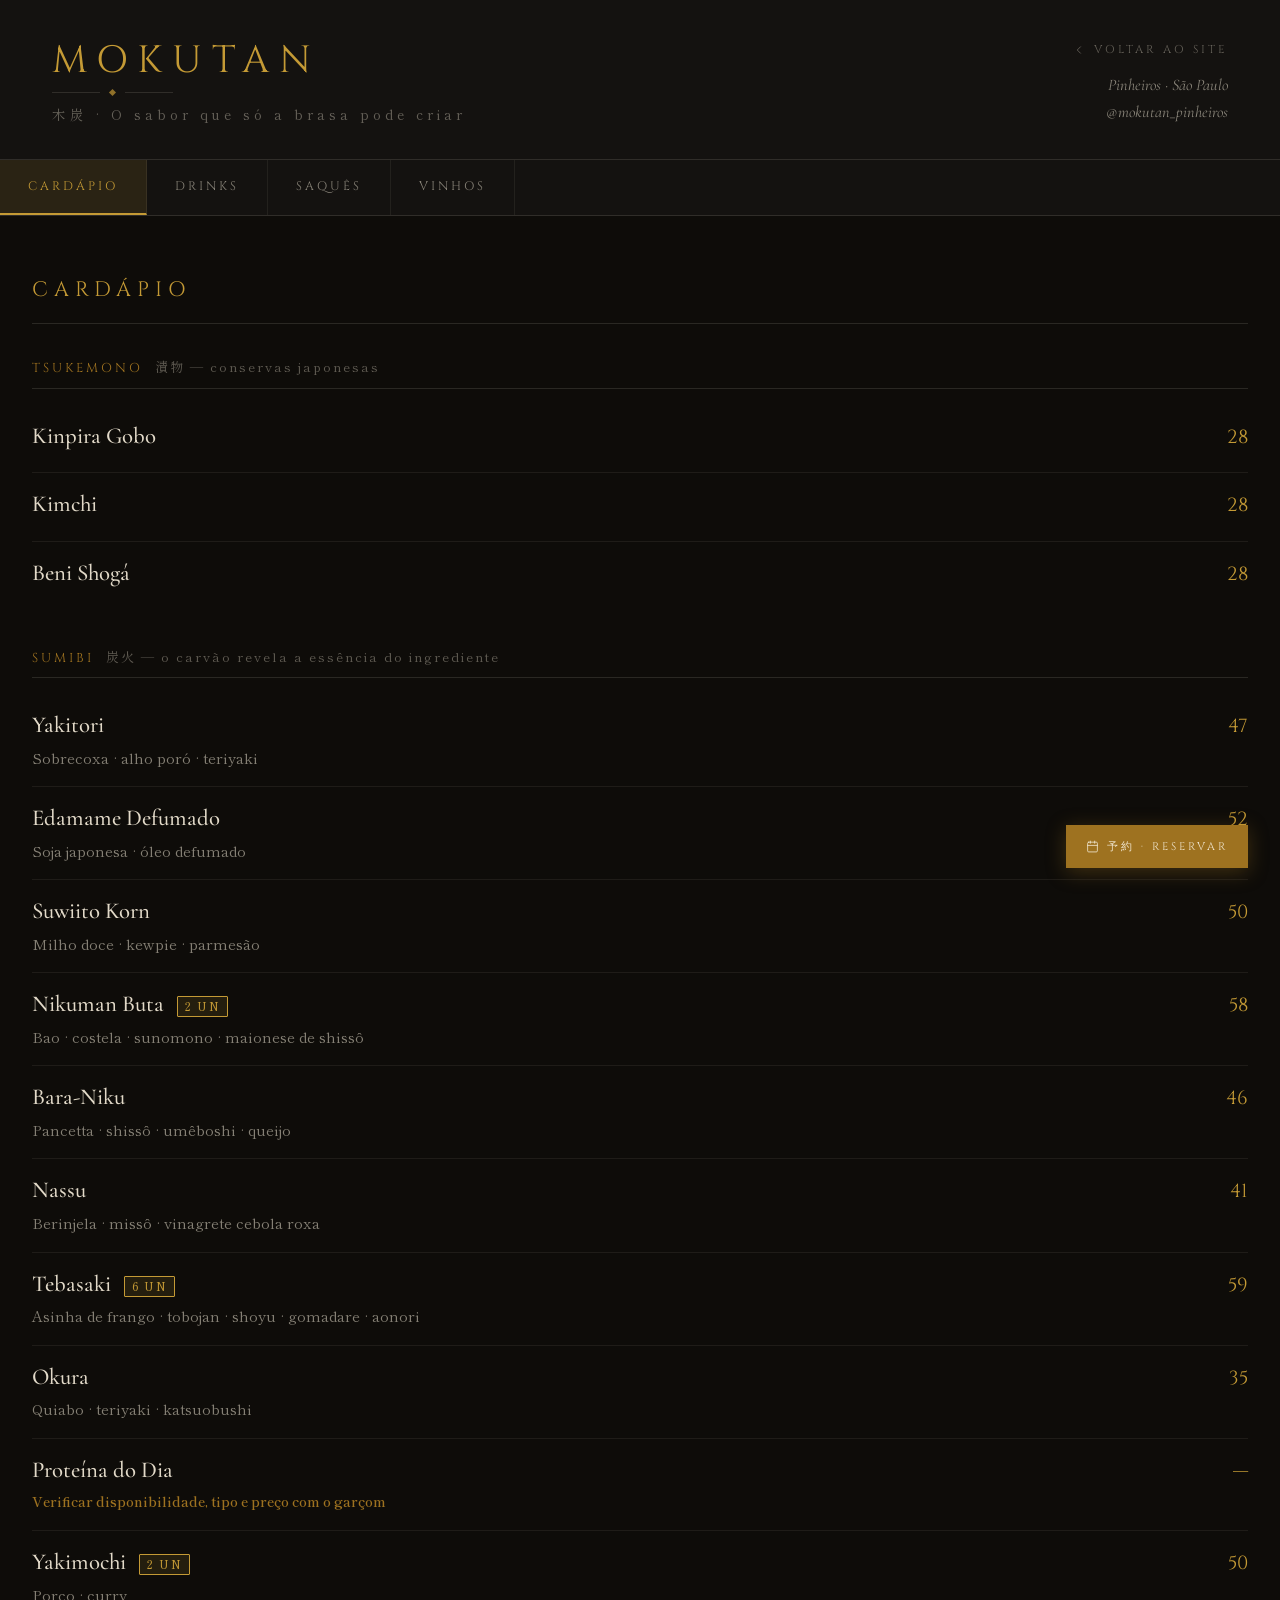
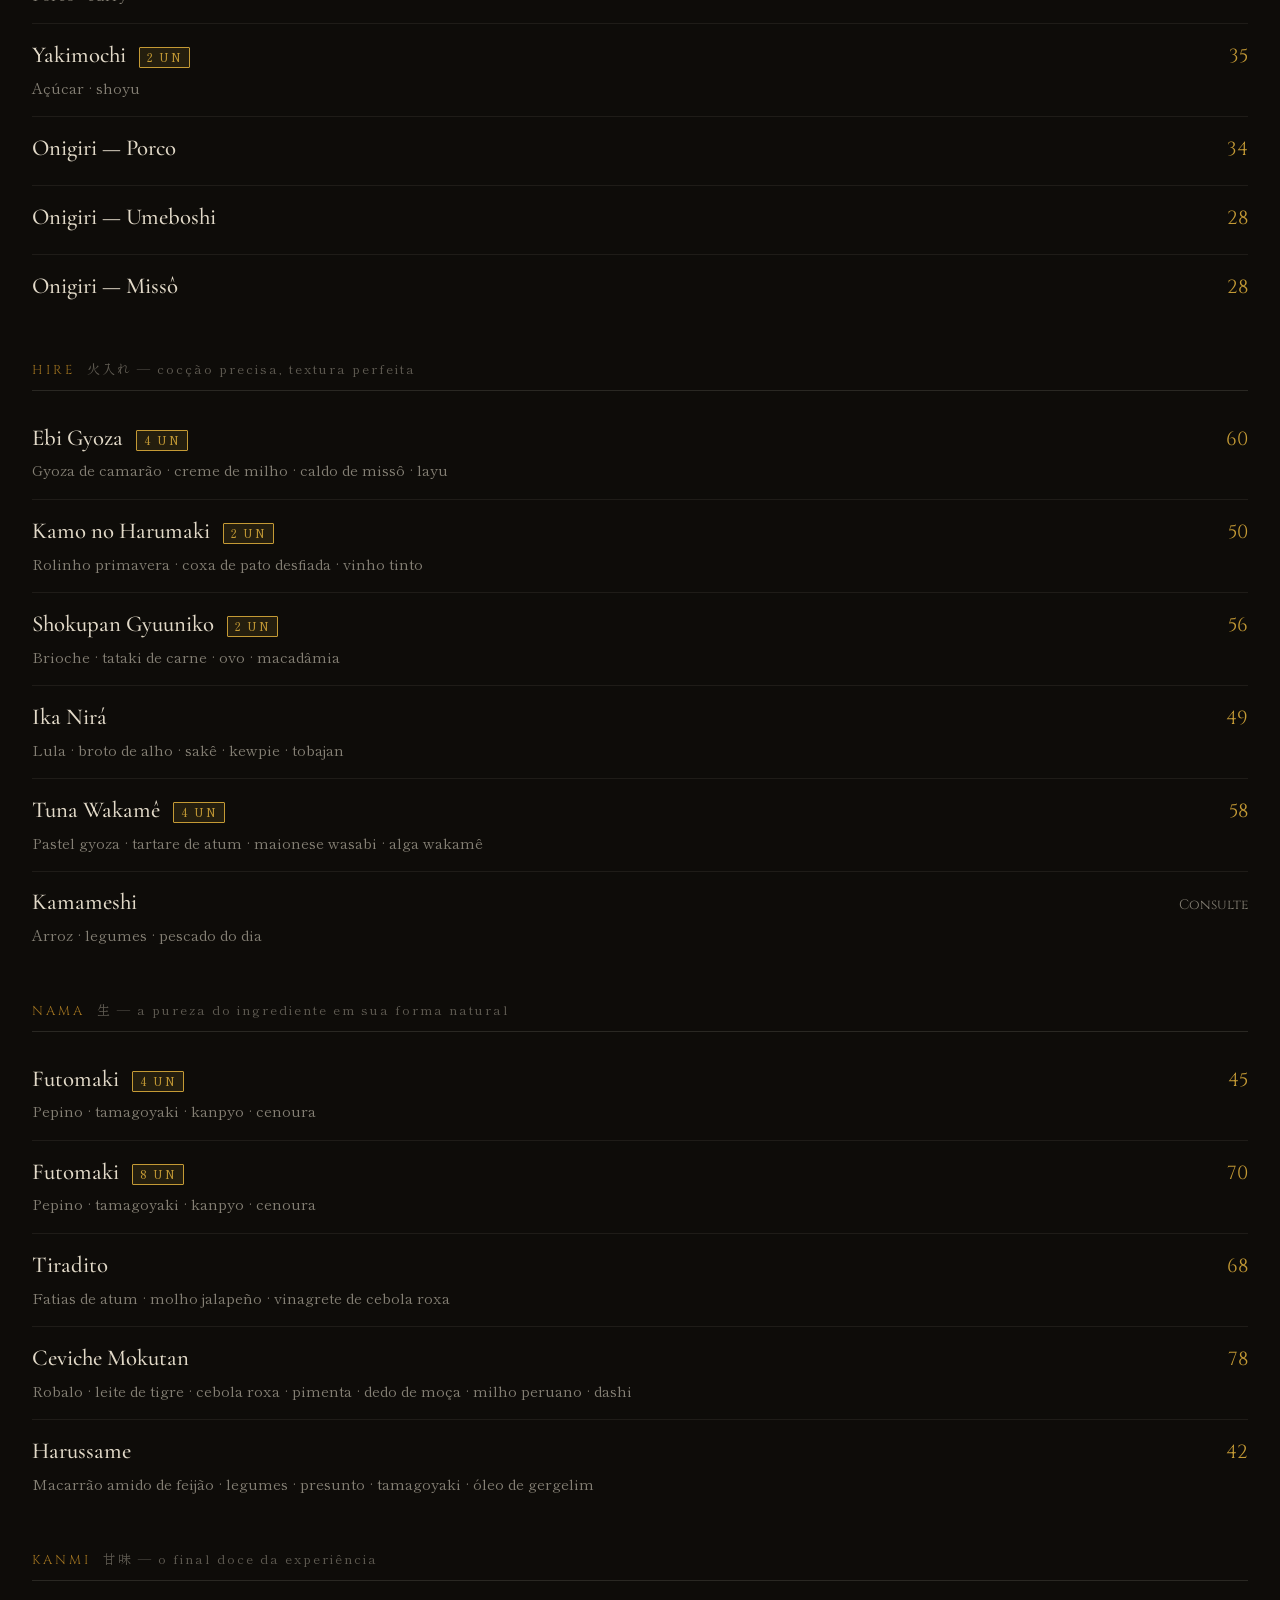
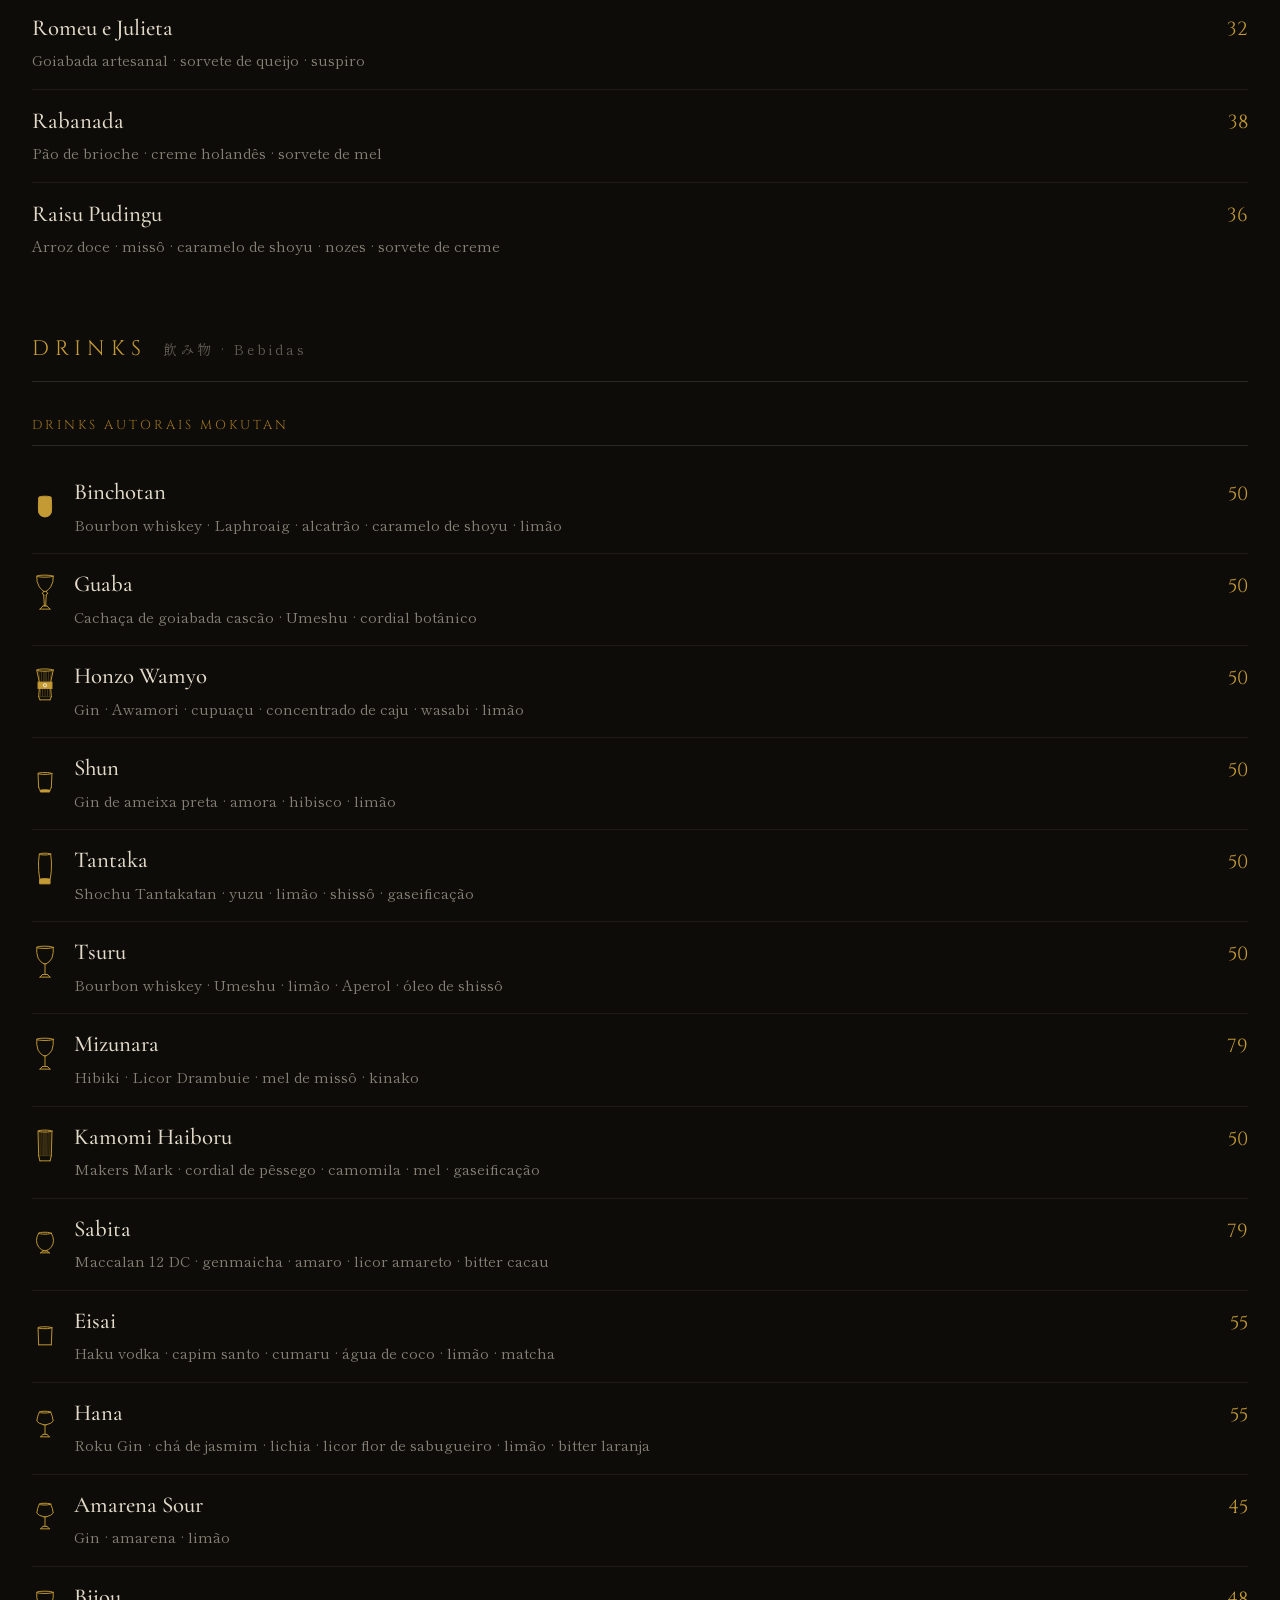
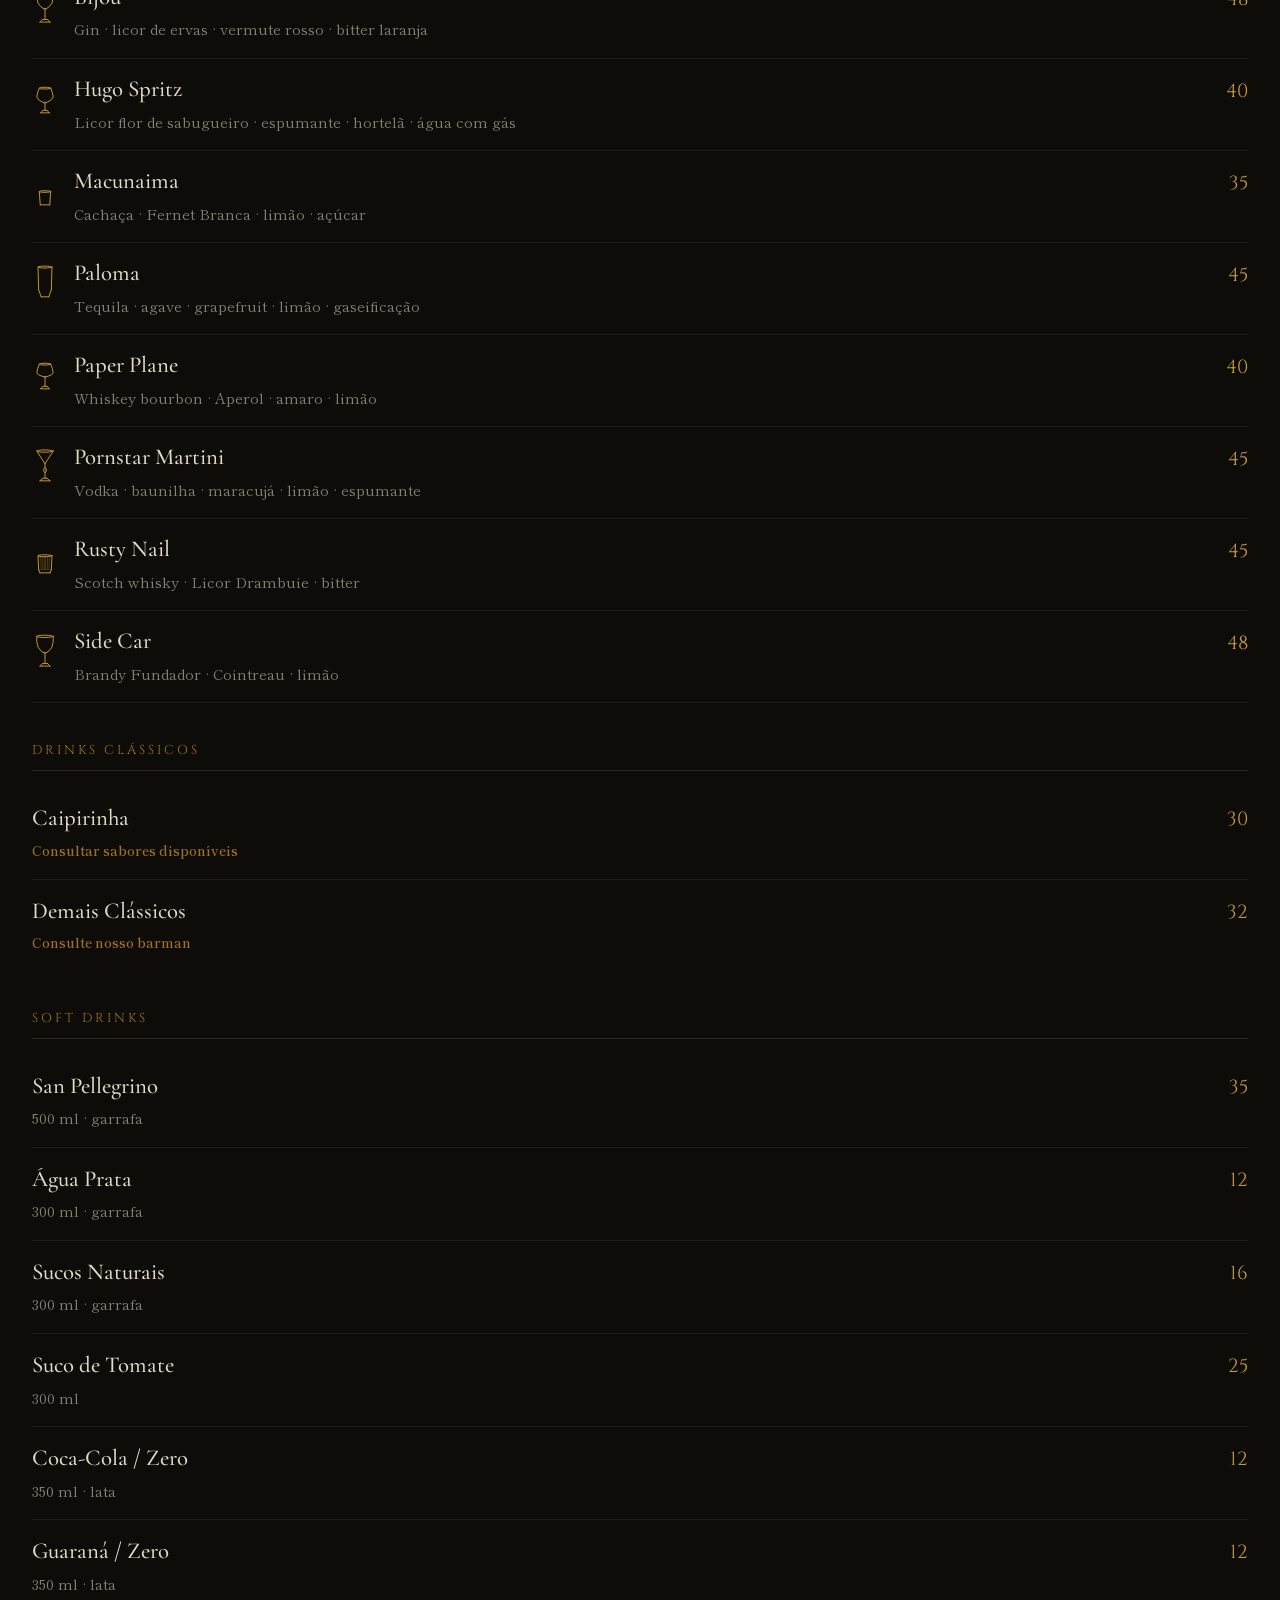
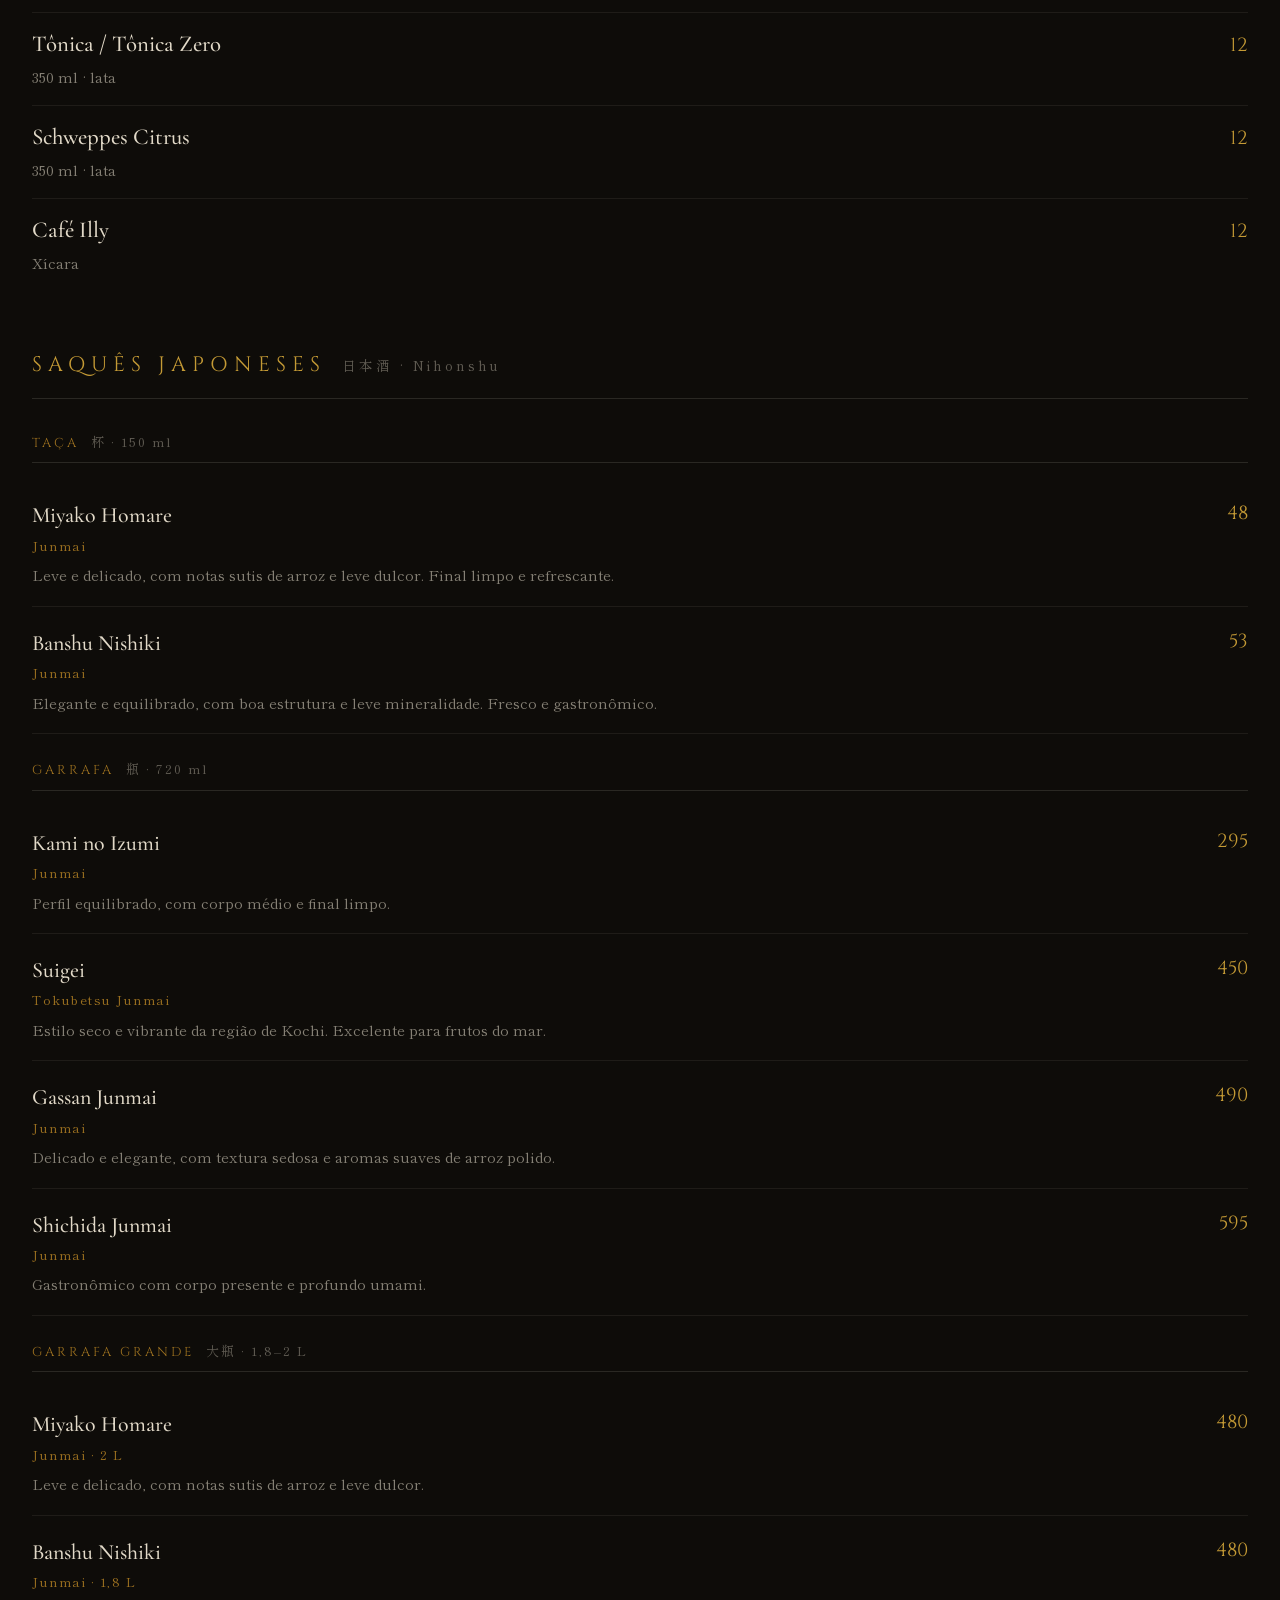
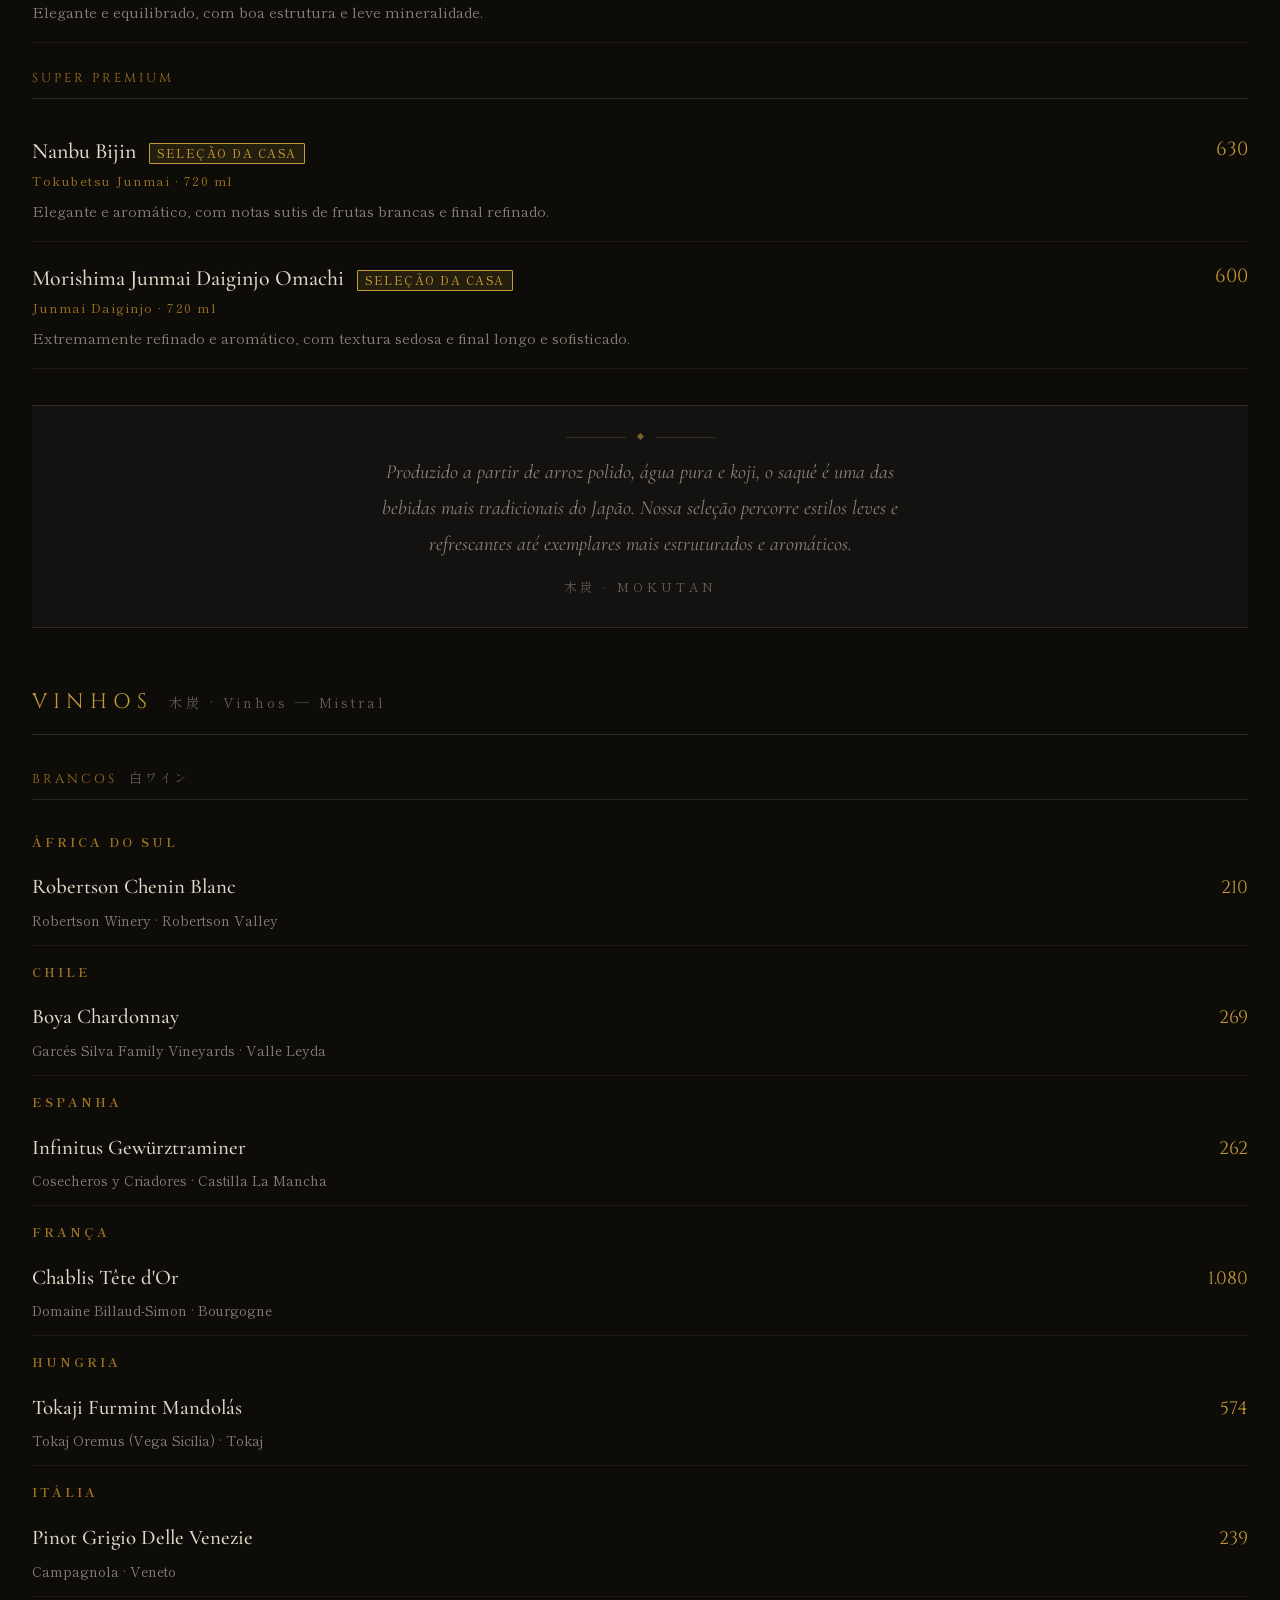
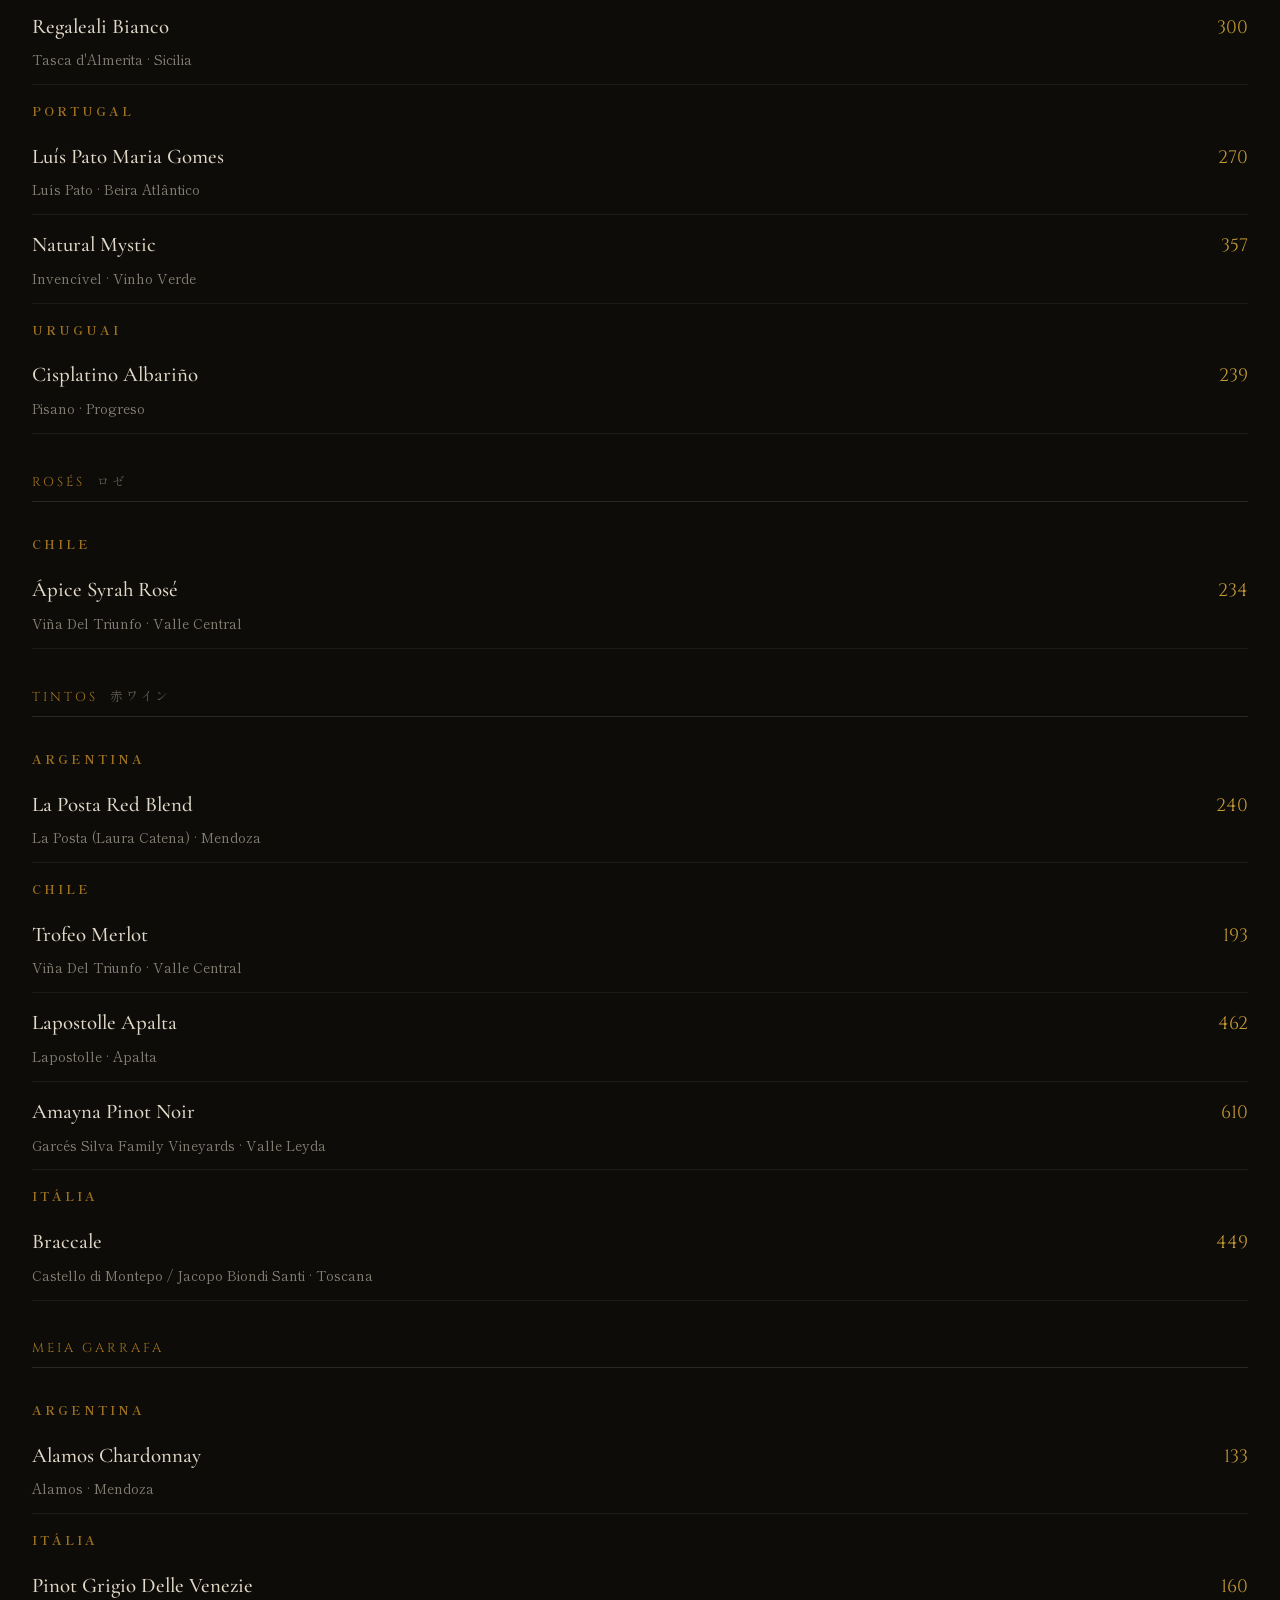
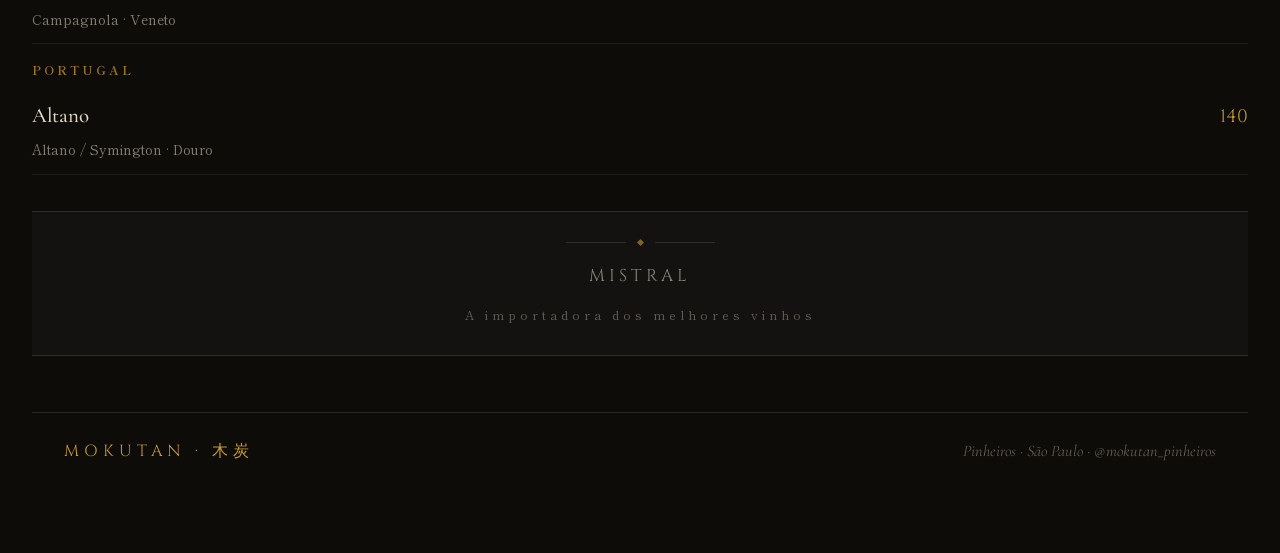
==== commit fd4e6838: "fix: remove rsv-modal from cardapio.html — CSS not loaded, rendered in-page Modal dependia do main.c" ====
--- a/cardapio.html
+++ b/cardapio.html
@@ -5,17 +5,30 @@
   <meta name="viewport" content="width=device-width, initial-scale=1.0, viewport-fit=cover">
 
   <!-- SEO -->
-  <title>Cardápio · Mokutan — Restaurante Japonês · Pinheiros, SP</title>
-  <meta name="description" content="Cardápio completo do Mokutan — grelhados na brasa, drinks autorais, saquês e vinhos. Pinheiros, São Paulo.">
+  <title>Cardápio — Mokutan Izakaya · Pinheiros, São Paulo</title>
+  <meta name="description" content="Cardápio do Mokutan — grelhados no carvão, yakitori, sashimi, drinques autorais e carta de saquês. Izakaya japonês em Pinheiros, SP.">
   <meta name="theme-color" content="#0e0c09">
 
   <!-- Open Graph -->
-  <meta property="og:title" content="Cardápio · Mokutan">
-  <meta property="og:description" content="Grelhados na brasa, drinks autorais, saquês e vinhos. Pinheiros, São Paulo.">
-  <meta property="og:image" content="https://mokutanpinheiros.vercel.app/img/webp/pratos/_S4A2565.webp">
-  <meta property="og:url" content="https://mokutanpinheiros.vercel.app/cardapio">
+  <meta property="og:locale" content="pt_BR">
+  <meta property="og:site_name" content="Mokutan">
   <meta property="og:type" content="website">
-  <link rel="canonical" href="https://mokutanpinheiros.vercel.app/cardapio">
+  <meta property="og:url" content="https://mokutanpinheiros.vercel.app/cardapio.html">
+  <meta property="og:title" content="Cardápio — Mokutan Izakaya · Pinheiros, São Paulo">
+  <meta property="og:description" content="Grelhados no carvão, yakitori, sashimi, drinques autorais e carta de saquês.">
+  <meta property="og:image" content="https://mokutanpinheiros.vercel.app/img/webp/pratos/_S4A2557.webp">
+  <meta property="og:image:width" content="1401">
+  <meta property="og:image:height" content="933">
+  <meta property="og:image:alt" content="Grelhado na brasa — Mokutan Izakaya Pinheiros">
+  <link rel="canonical" href="https://mokutanpinheiros.vercel.app/cardapio.html">
+
+  <!-- Twitter Card -->
+  <meta name="twitter:card" content="summary_large_image">
+  <meta name="twitter:site" content="@mokutan_pinheiros">
+  <meta name="twitter:title" content="Cardápio — Mokutan Izakaya · Pinheiros, São Paulo">
+  <meta name="twitter:description" content="Grelhados no carvão, yakitori, sashimi, drinques autorais e carta de saquês.">
+  <meta name="twitter:image" content="https://mokutanpinheiros.vercel.app/img/webp/pratos/_S4A2557.webp">
+  <meta name="twitter:image:alt" content="Grelhado na brasa — Mokutan Izakaya Pinheiros">
 
   <!-- Favicon -->
   <link rel="icon" type="image/svg+xml" href="data:image/svg+xml,<svg xmlns='http://www.w3.org/2000/svg' viewBox='0 0 32 32'><rect width='32' height='32' rx='4' fill='%230e0c09'/><text x='16' y='24' text-anchor='middle' font-size='22' fill='%239e7220' font-family='serif'>木</text></svg>">
@@ -395,15 +408,6 @@
   予約 · Reservar
 </a>
 
-<!-- Modal de reserva -->
-<div id="rsv-modal" class="rsv-modal" role="dialog" aria-modal="true" aria-label="Fazer reserva">
-  <div class="rsv-wrap">
-    <button class="rsv-close" id="rsv-close" aria-label="Fechar">
-      <svg viewBox="0 0 24 24" width="18" height="18" stroke="currentColor" stroke-width="2" fill="none"><line x1="18" y1="6" x2="6" y2="18"/><line x1="6" y1="6" x2="18" y2="18"/></svg>
-    </button>
-    <iframe id="rsv-frame" src="" title="Fazer reserva — Mokutan" loading="lazy" allow="payment"></iframe>
-  </div>
-</div>
 
 <!-- JS -->
 <script src="js/cardapio.js" defer></script>
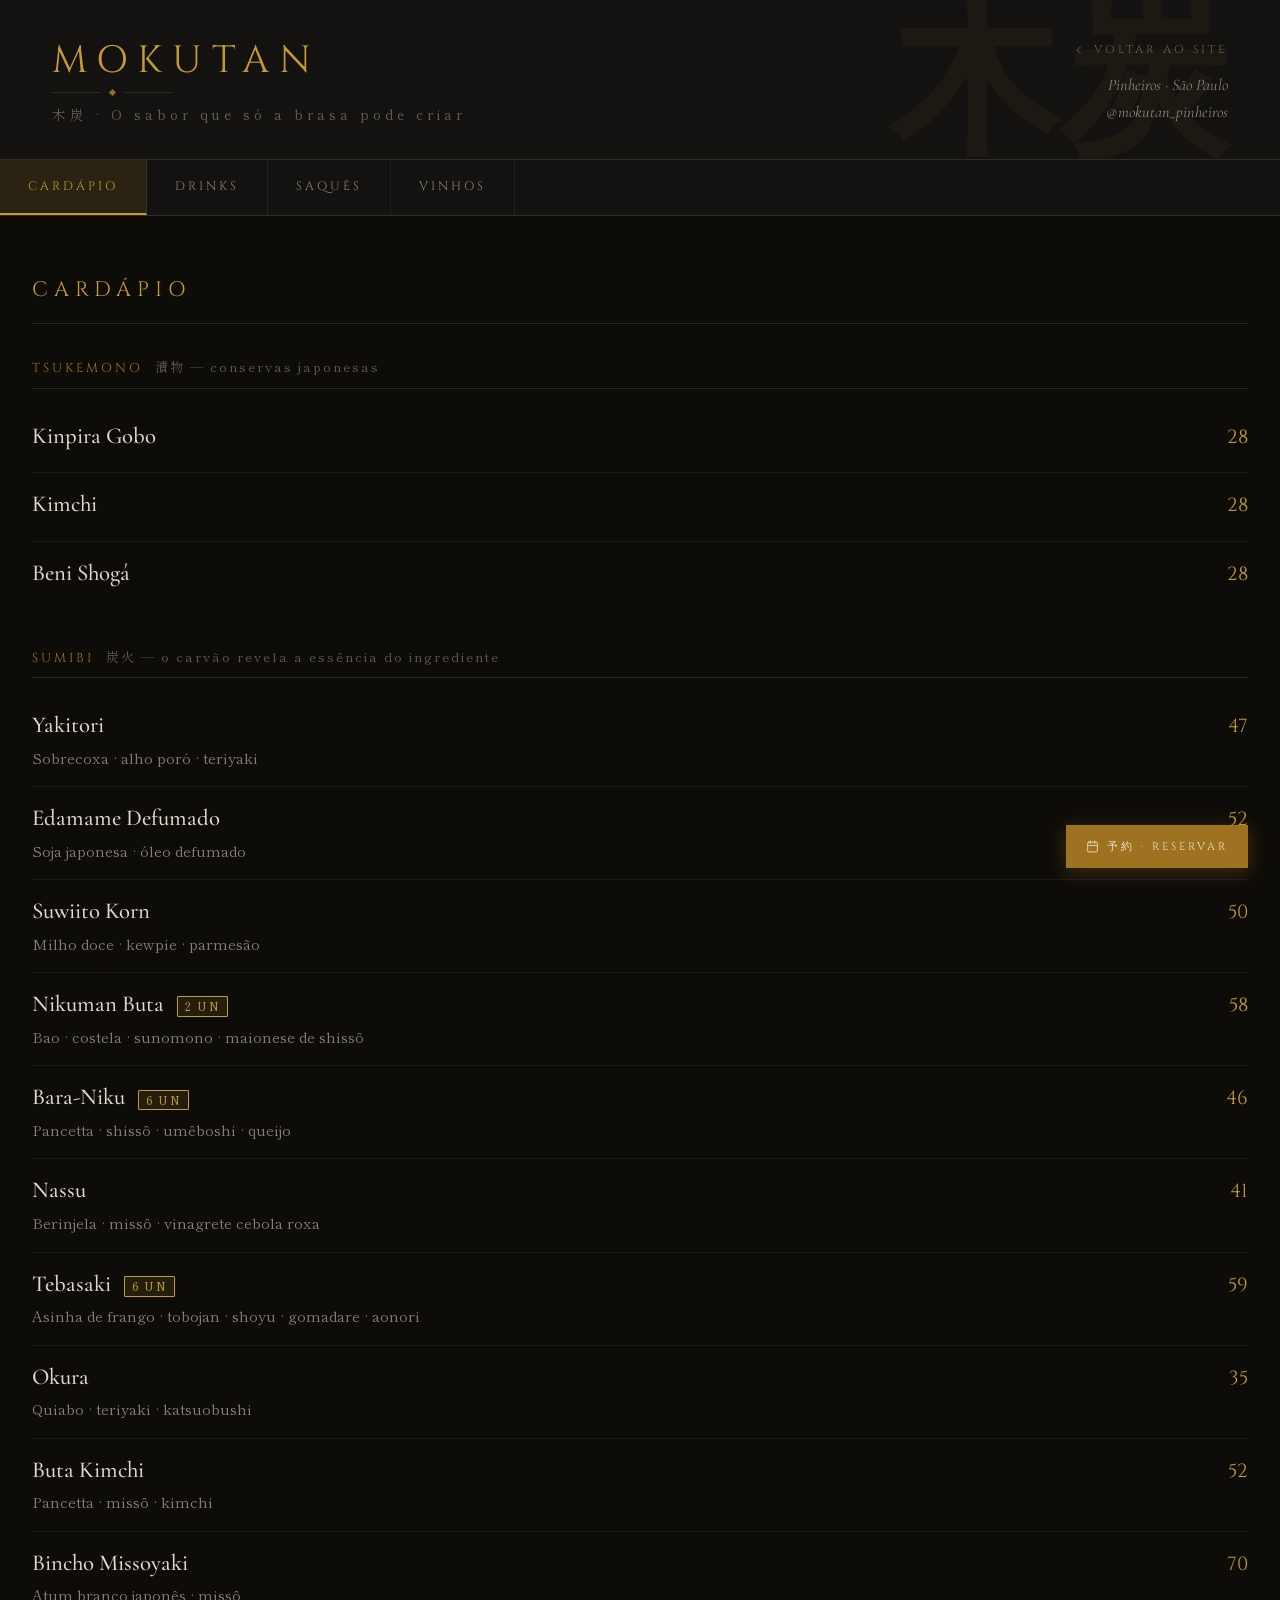
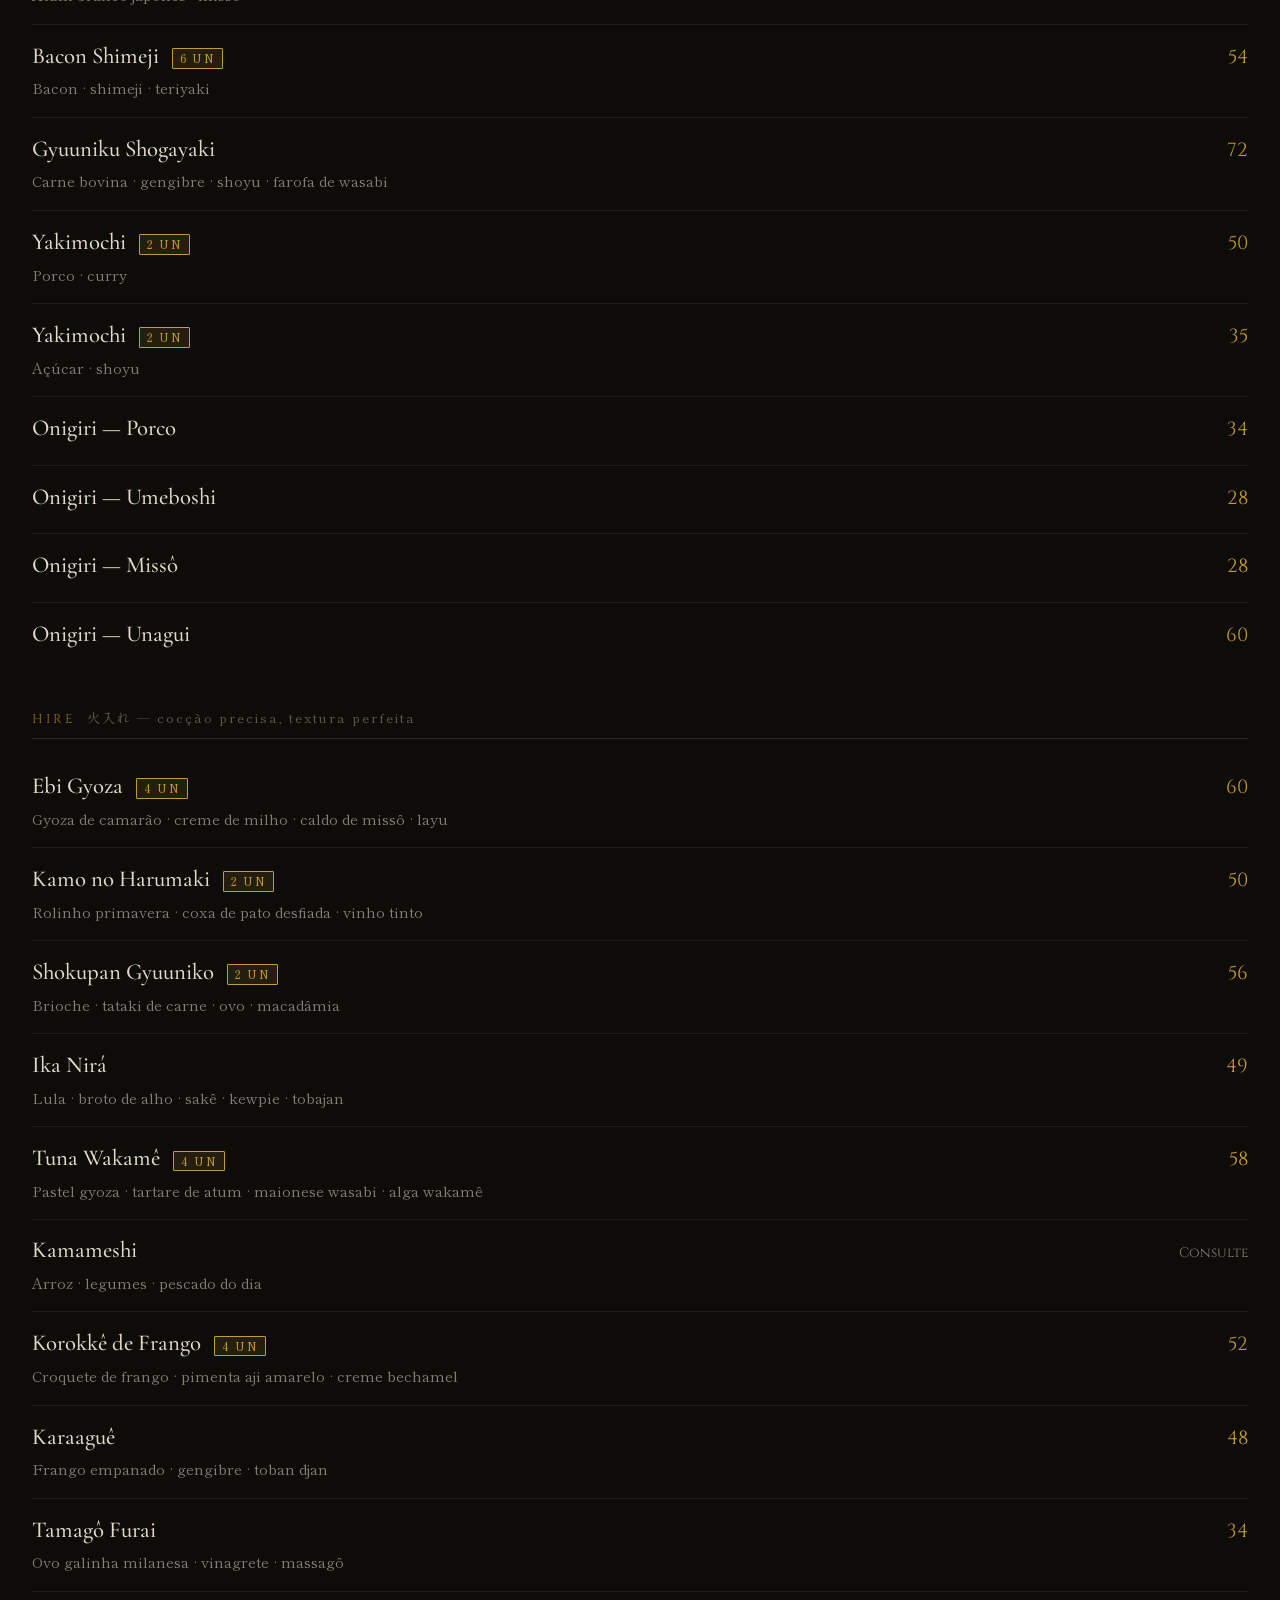
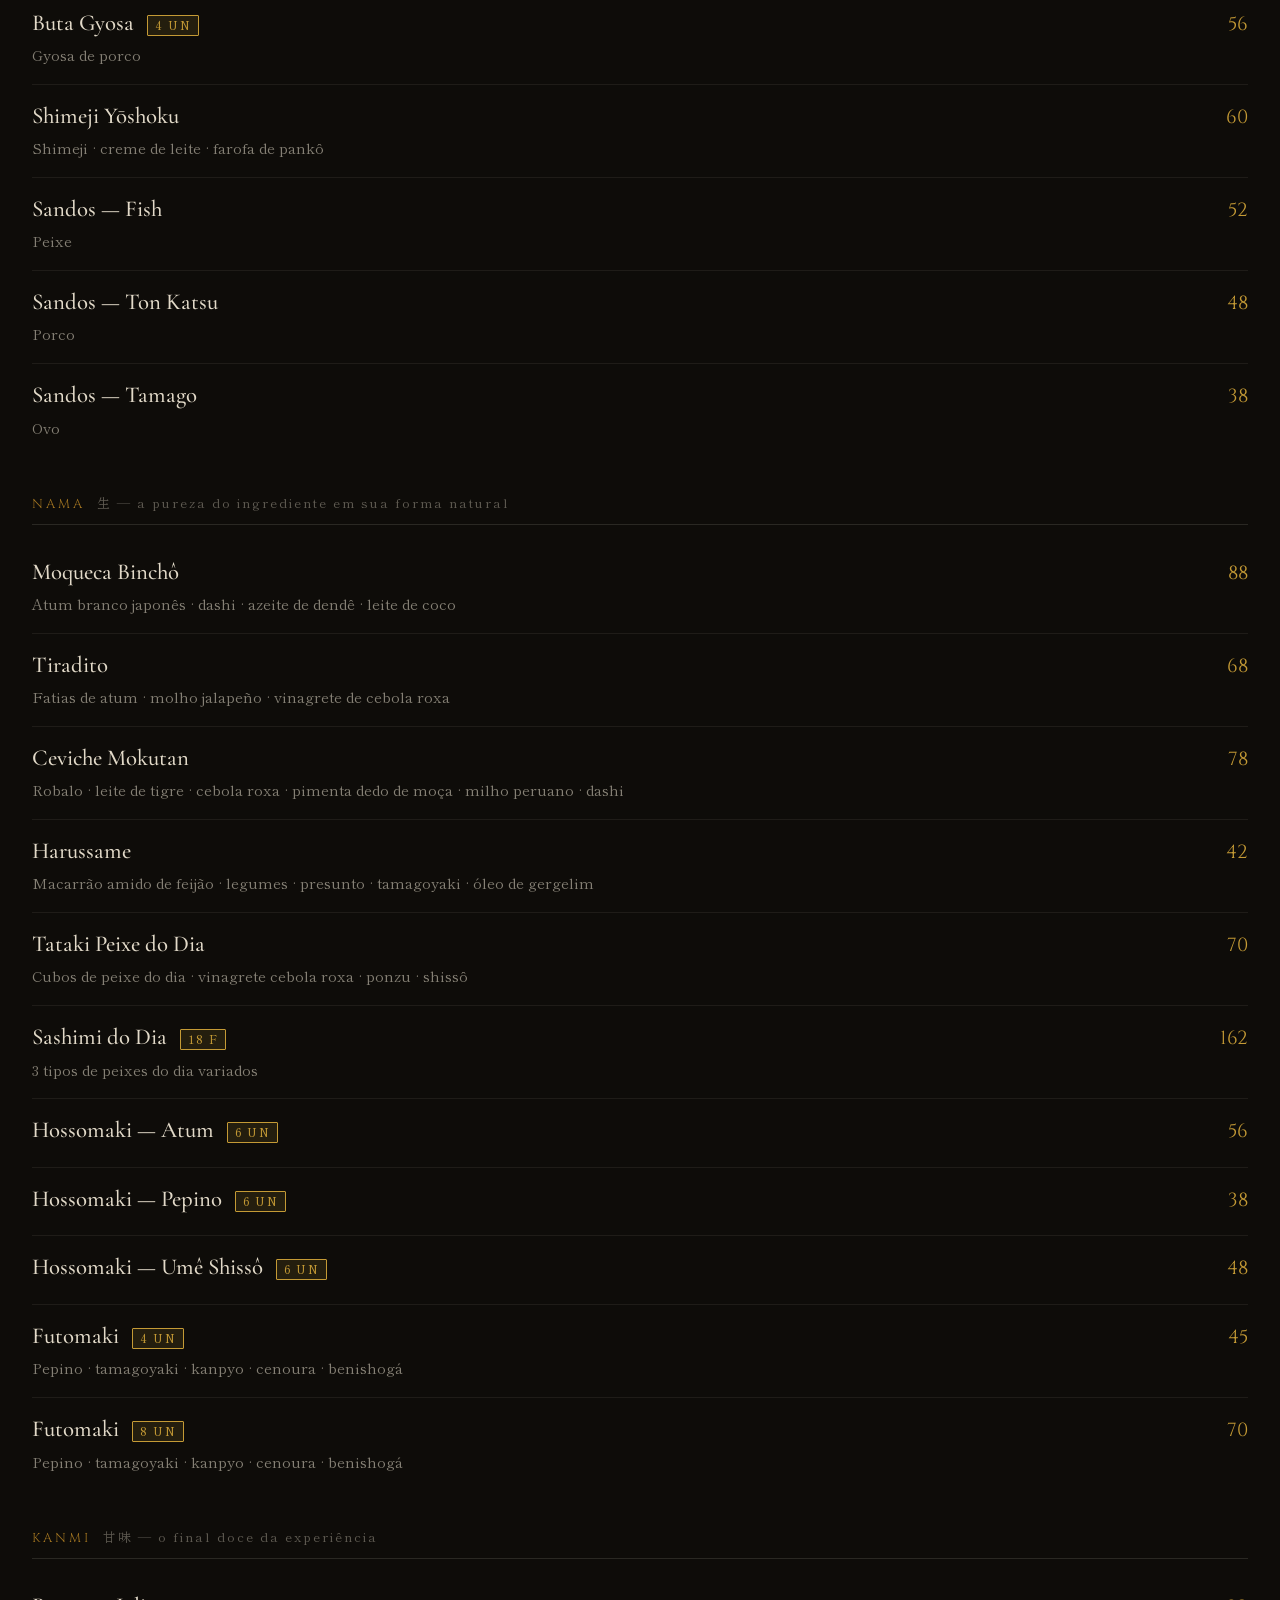
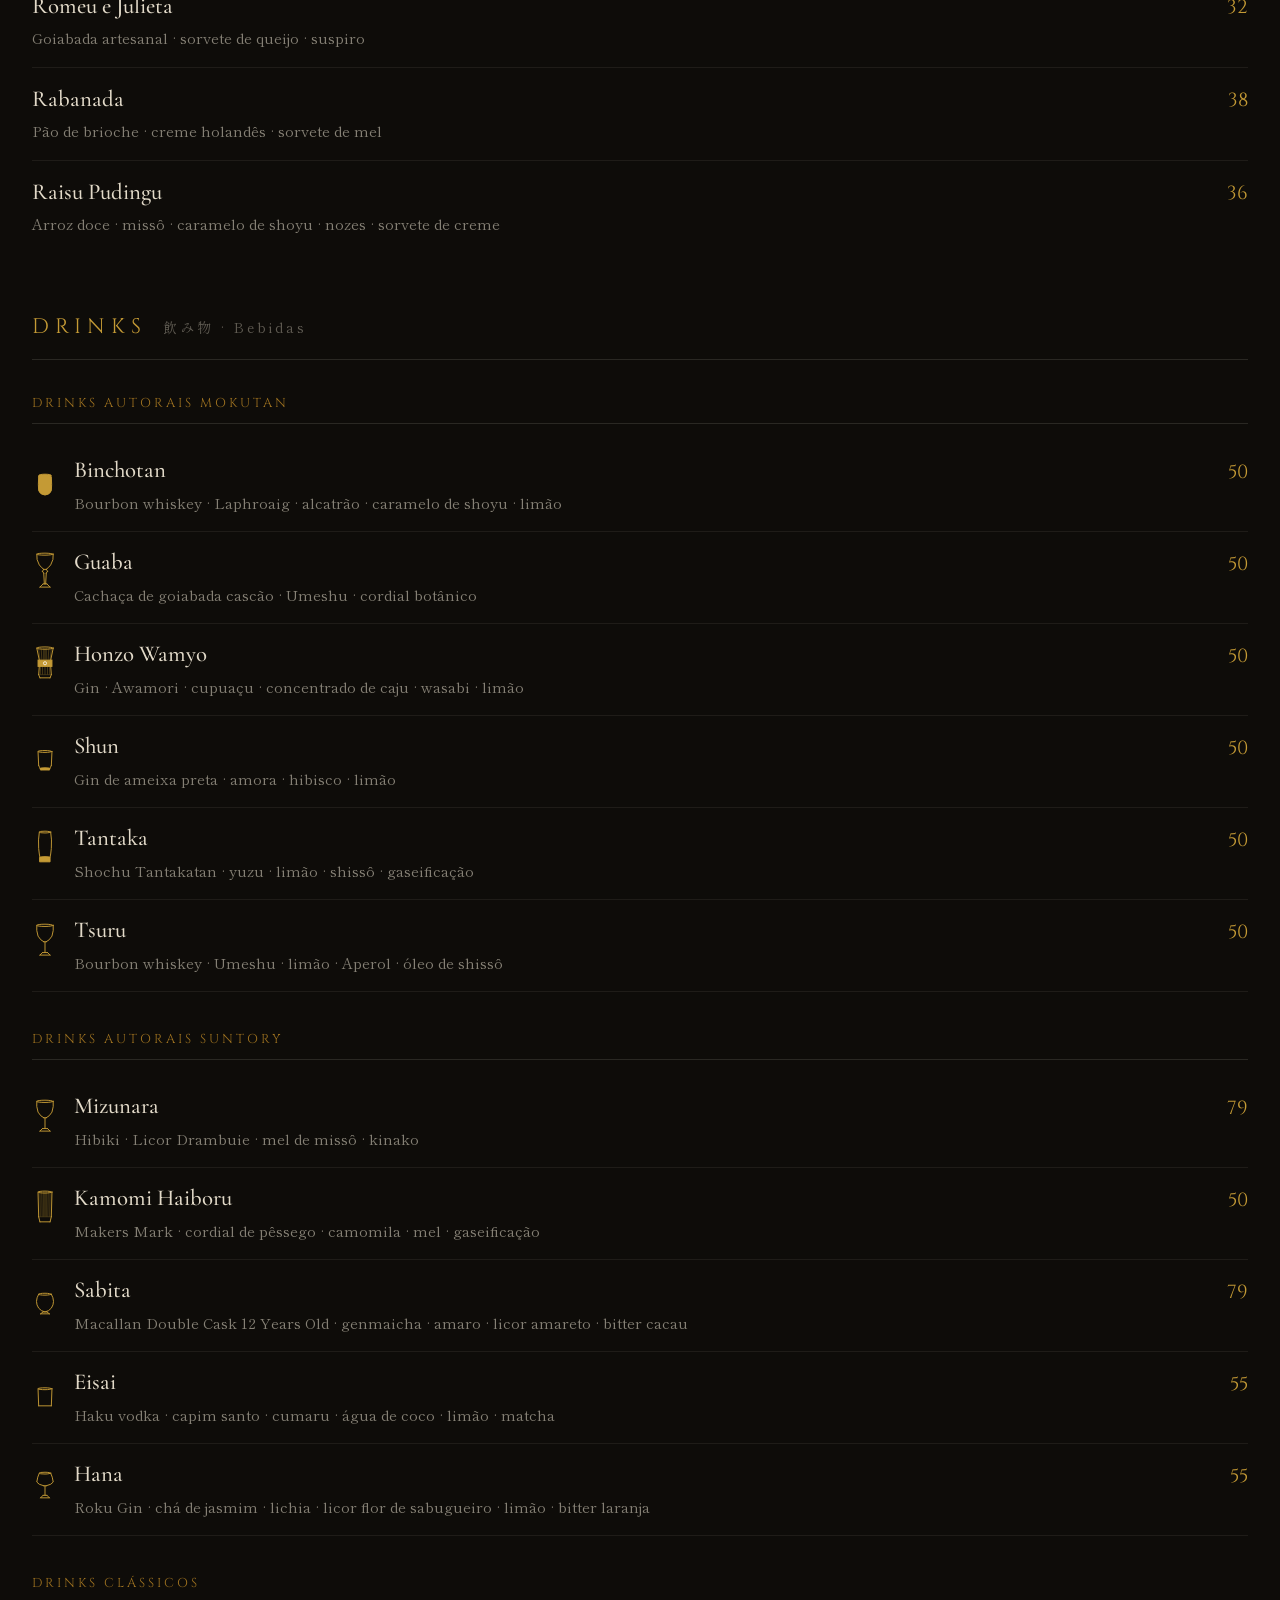
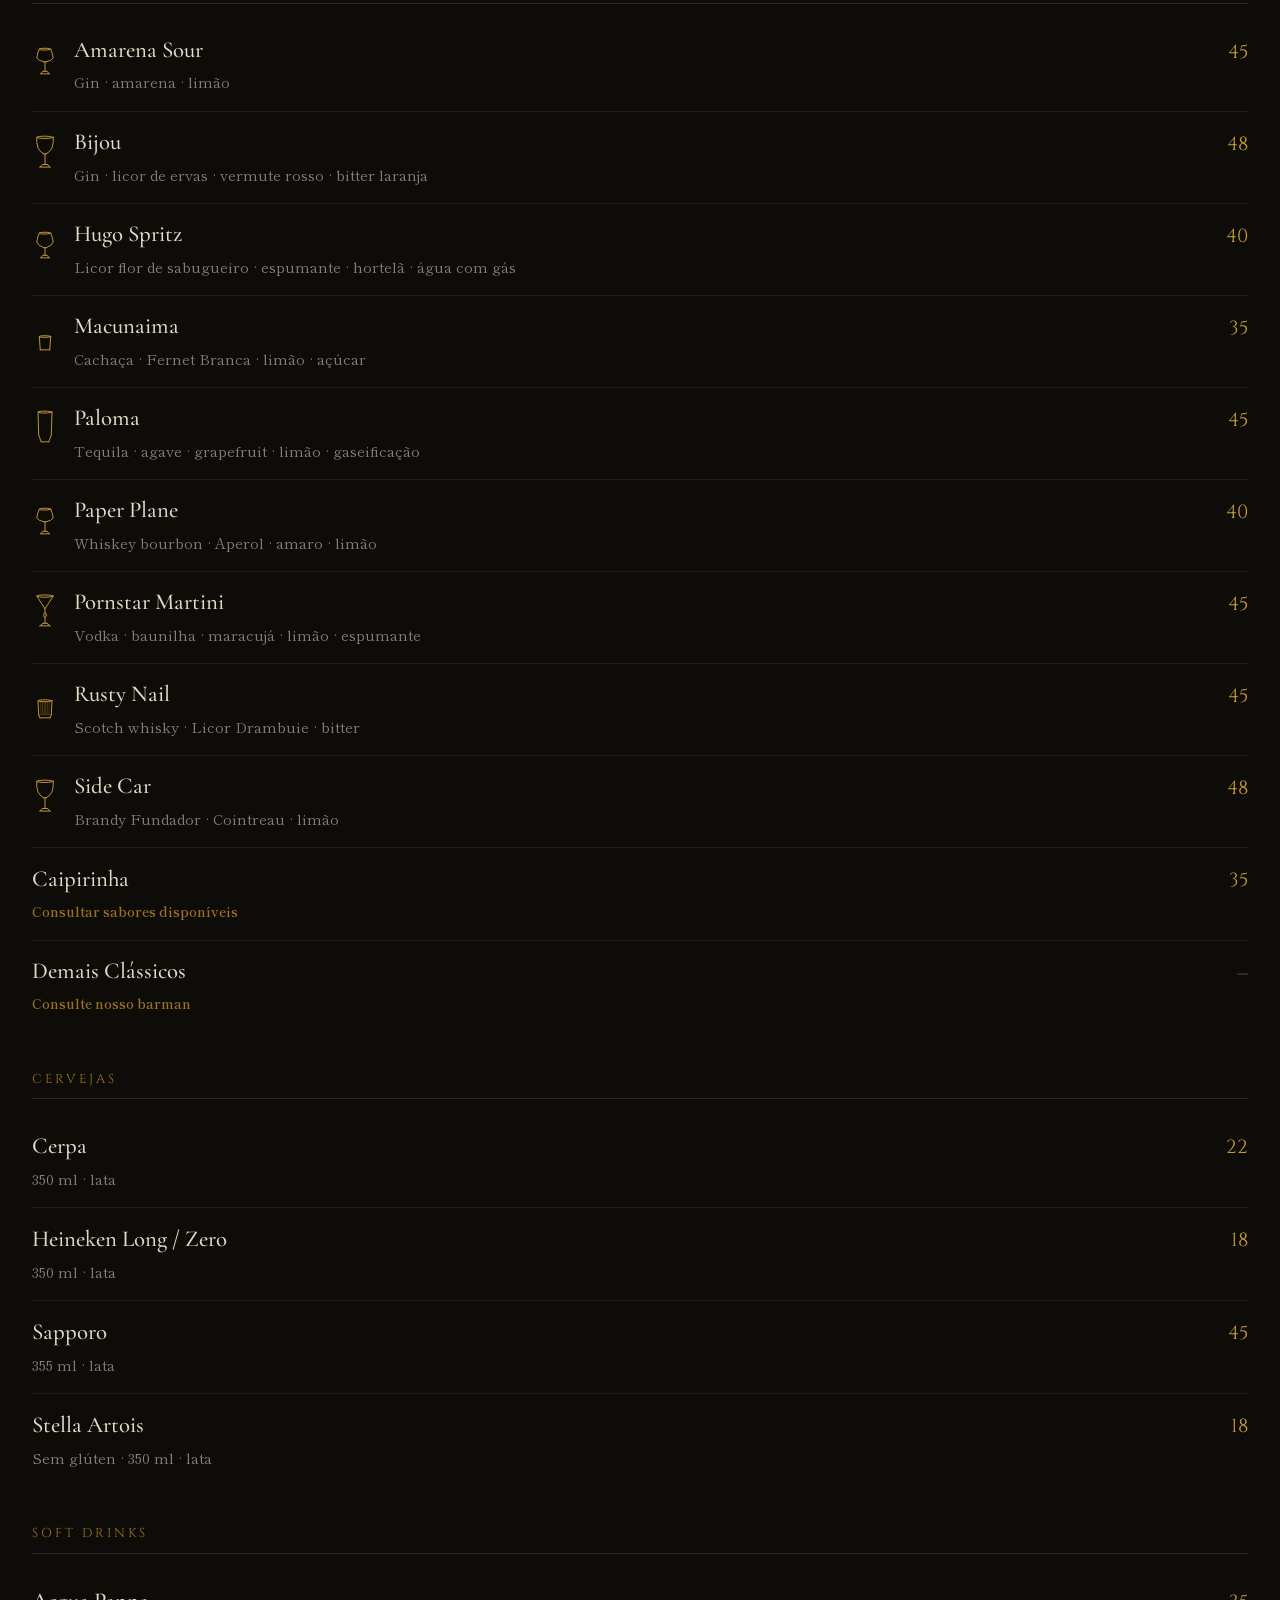
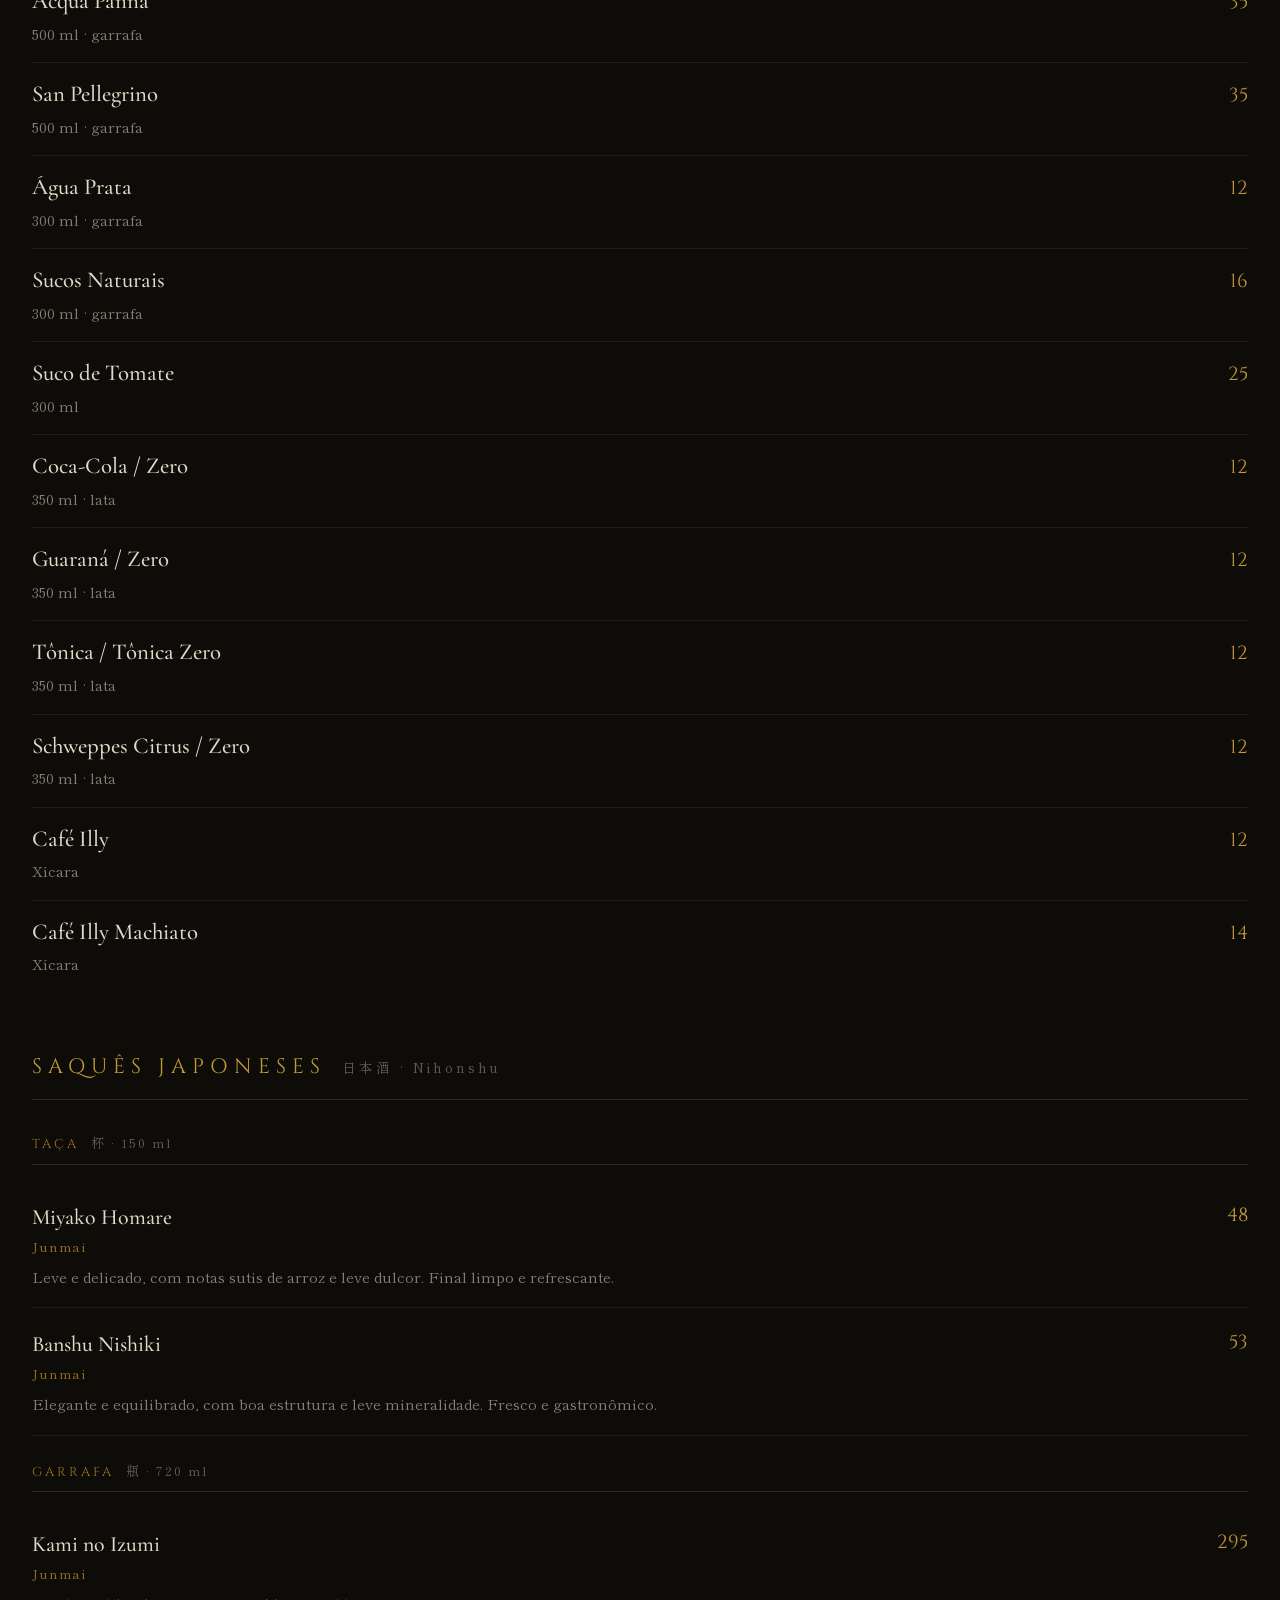
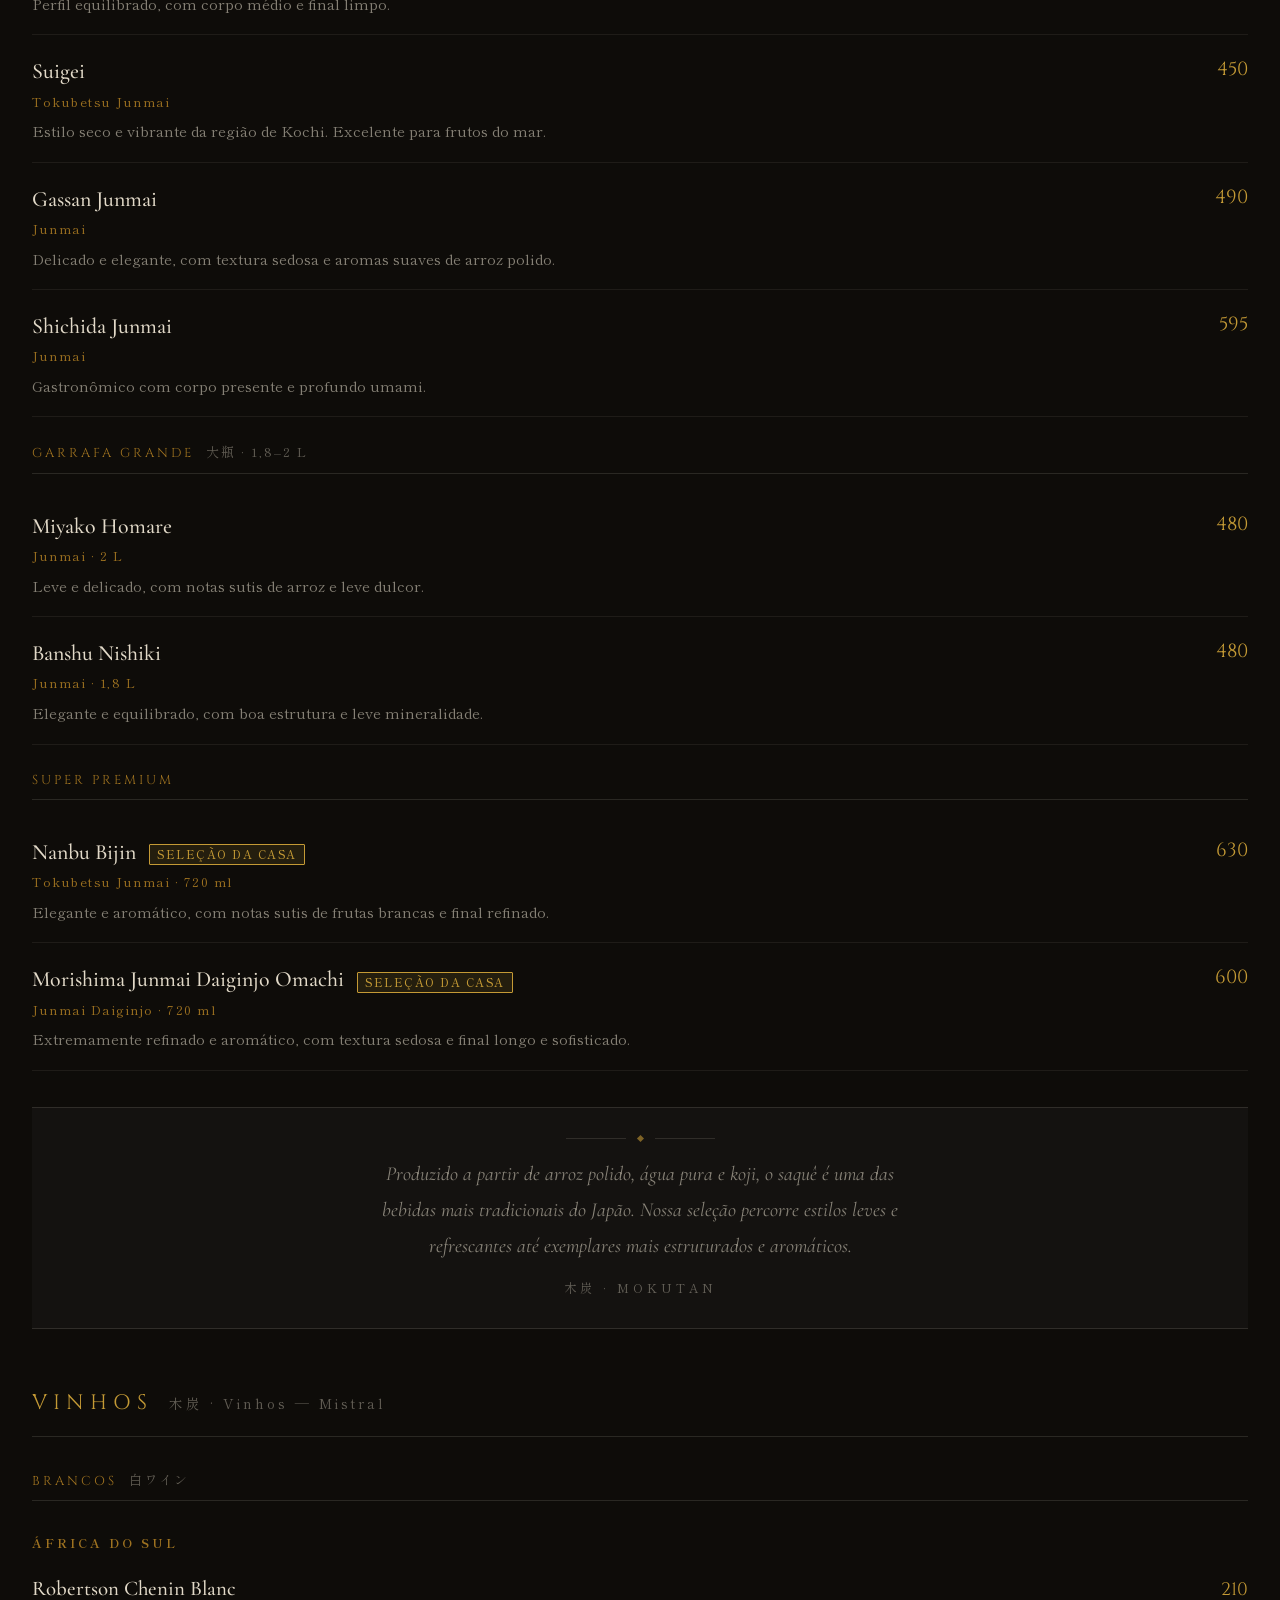
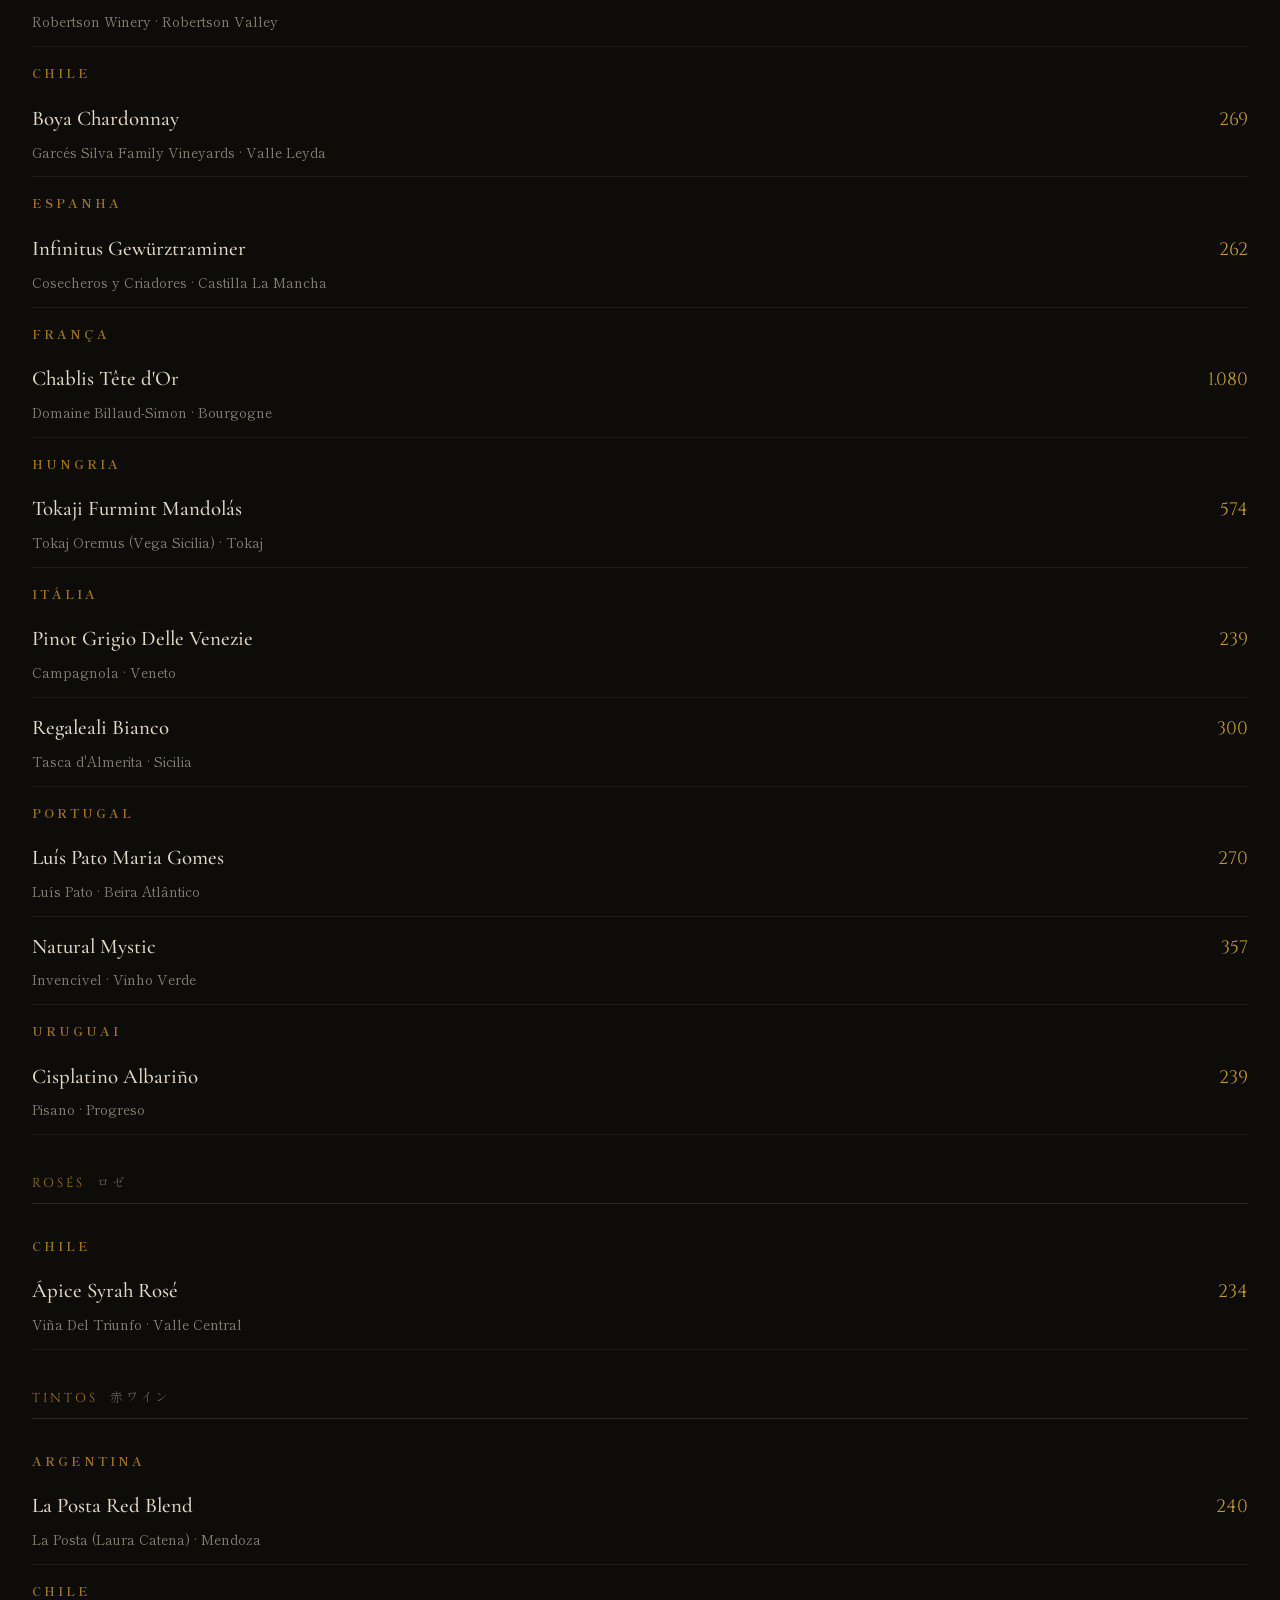
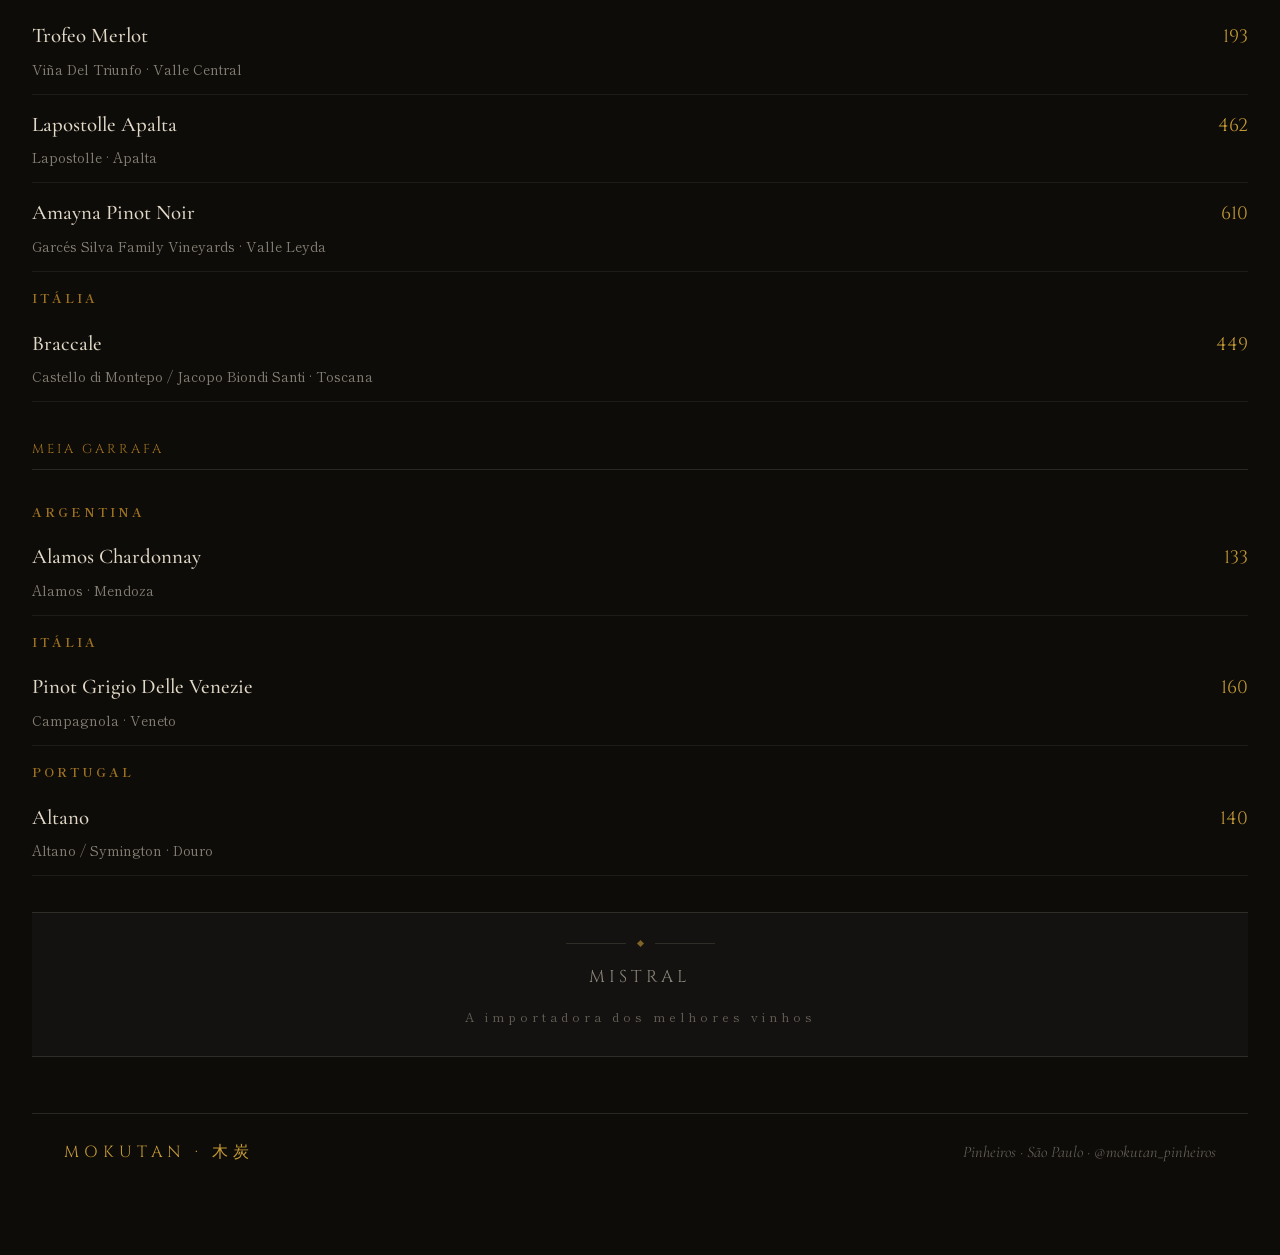
==== commit 84a2fd0d: "feat: sincroniza cardápio online com o impresso, unifica dourado e otimiza performance - Cardápio on" ====
--- a/cardapio.html
+++ b/cardapio.html
@@ -39,7 +39,24 @@
   <link href="https://fonts.googleapis.com/css2?family=Shippori+Mincho:wght@400;500;600;700&family=Cinzel:wght@400;500&family=Cormorant+Garamond:ital,wght@0,400;0,500;1,400;1,500&display=swap" rel="stylesheet">
 
   <!-- CSS -->
-  <link rel="stylesheet" href="css/cardapio.css">
+  <link rel="stylesheet" href="css/cardapio.css?v=2">
+
+  <!-- Dados estruturados: Menu (ajuda o Google a entender o cardápio) -->
+  <script type="application/ld+json">
+  {
+    "@context": "https://schema.org",
+    "@type": "Menu",
+    "name": "Cardápio Mokutan",
+    "url": "https://mokutanpinheiros.vercel.app/cardapio.html",
+    "inLanguage": "pt-BR",
+    "hasMenuSection": [
+      { "@type": "MenuSection", "name": "Cardápio" },
+      { "@type": "MenuSection", "name": "Drinks" },
+      { "@type": "MenuSection", "name": "Saquês Japoneses" },
+      { "@type": "MenuSection", "name": "Vinhos" }
+    ]
+  }
+  </script>
 </head>
 <body>
 
@@ -47,7 +64,7 @@
 <header class="site-header">
   <div class="header-inner">
     <div>
-      <div class="brand">MOKUTAN</div>
+      <h1 class="brand">MOKUTAN</h1>
       <div class="brand-rule">
         <div class="brand-rule-line"></div>
         <div class="brand-rule-diamond"></div>
@@ -81,7 +98,7 @@
 
 <section class="menu-section" id="cardapio">
   <div class="section-head">
-    <span class="section-title">Cardápio</span>
+    <h2 class="section-title">Cardápio</h2>
   </div>
 
   <div class="sub-group">
@@ -97,16 +114,20 @@
     <div class="item"><div class="item-info"><span class="item-name">Edamame Defumado</span><span class="item-desc">Soja japonesa · óleo defumado</span></div><div class="item-price">52</div></div>
     <div class="item"><div class="item-info"><span class="item-name">Suwiito Korn</span><span class="item-desc">Milho doce · kewpie · parmesão</span></div><div class="item-price">50</div></div>
     <div class="item"><div class="item-info"><span class="item-name">Nikuman Buta <span class="badge">2 un</span></span><span class="item-desc">Bao · costela · sunomono · maionese de shissô</span></div><div class="item-price">58</div></div>
-    <div class="item"><div class="item-info"><span class="item-name">Bara-Niku</span><span class="item-desc">Pancetta · shissô · umêboshi · queijo</span></div><div class="item-price">46</div></div>
+    <div class="item"><div class="item-info"><span class="item-name">Bara-Niku <span class="badge">6 un</span></span><span class="item-desc">Pancetta · shissô · umêboshi · queijo</span></div><div class="item-price">46</div></div>
     <div class="item"><div class="item-info"><span class="item-name">Nassu</span><span class="item-desc">Berinjela · missô · vinagrete cebola roxa</span></div><div class="item-price">41</div></div>
     <div class="item"><div class="item-info"><span class="item-name">Tebasaki <span class="badge">6 un</span></span><span class="item-desc">Asinha de frango · tobojan · shoyu · gomadare · aonori</span></div><div class="item-price">59</div></div>
     <div class="item"><div class="item-info"><span class="item-name">Okura</span><span class="item-desc">Quiabo · teriyaki · katsuobushi</span></div><div class="item-price">35</div></div>
-    <div class="item"><div class="item-info"><span class="item-name">Proteína do Dia</span><span class="item-obs">Verificar disponibilidade, tipo e preço com o garçom</span></div><div class="item-price">—</div></div>
+    <div class="item"><div class="item-info"><span class="item-name">Buta Kimchi</span><span class="item-desc">Pancetta · missô · kimchi</span></div><div class="item-price">52</div></div>
+    <div class="item"><div class="item-info"><span class="item-name">Bincho Missoyaki</span><span class="item-desc">Atum branco japonês · missô</span></div><div class="item-price">70</div></div>
+    <div class="item"><div class="item-info"><span class="item-name">Bacon Shimeji <span class="badge">6 un</span></span><span class="item-desc">Bacon · shimeji · teriyaki</span></div><div class="item-price">54</div></div>
+    <div class="item"><div class="item-info"><span class="item-name">Gyuuniku Shogayaki</span><span class="item-desc">Carne bovina · gengibre · shoyu · farofa de wasabi</span></div><div class="item-price">72</div></div>
     <div class="item"><div class="item-info"><span class="item-name">Yakimochi <span class="badge">2 un</span></span><span class="item-desc">Porco · curry</span></div><div class="item-price">50</div></div>
     <div class="item"><div class="item-info"><span class="item-name">Yakimochi <span class="badge">2 un</span></span><span class="item-desc">Açúcar · shoyu</span></div><div class="item-price">35</div></div>
     <div class="item"><div class="item-info"><span class="item-name">Onigiri — Porco</span></div><div class="item-price">34</div></div>
     <div class="item"><div class="item-info"><span class="item-name">Onigiri — Umeboshi</span></div><div class="item-price">28</div></div>
     <div class="item"><div class="item-info"><span class="item-name">Onigiri — Missô</span></div><div class="item-price">28</div></div>
+    <div class="item"><div class="item-info"><span class="item-name">Onigiri — Unagui</span></div><div class="item-price">60</div></div>
   </div>
 
   <div class="sub-group">
@@ -117,15 +138,29 @@
     <div class="item"><div class="item-info"><span class="item-name">Ika Nirá</span><span class="item-desc">Lula · broto de alho · sakê · kewpie · tobajan</span></div><div class="item-price">49</div></div>
     <div class="item"><div class="item-info"><span class="item-name">Tuna Wakamê <span class="badge">4 un</span></span><span class="item-desc">Pastel gyoza · tartare de atum · maionese wasabi · alga wakamê</span></div><div class="item-price">58</div></div>
     <div class="item"><div class="item-info"><span class="item-name">Kamameshi</span><span class="item-desc">Arroz · legumes · pescado do dia</span></div><div class="item-price item-price-consult">Consulte</div></div>
+    <div class="item"><div class="item-info"><span class="item-name">Korokkê de Frango <span class="badge">4 un</span></span><span class="item-desc">Croquete de frango · pimenta aji amarelo · creme bechamel</span></div><div class="item-price">52</div></div>
+    <div class="item"><div class="item-info"><span class="item-name">Karaaguê</span><span class="item-desc">Frango empanado · gengibre · toban djan</span></div><div class="item-price">48</div></div>
+    <div class="item"><div class="item-info"><span class="item-name">Tamagô Furai</span><span class="item-desc">Ovo galinha milanesa · vinagrete · massagô</span></div><div class="item-price">34</div></div>
+    <div class="item"><div class="item-info"><span class="item-name">Buta Gyosa <span class="badge">4 un</span></span><span class="item-desc">Gyosa de porco</span></div><div class="item-price">56</div></div>
+    <div class="item"><div class="item-info"><span class="item-name">Shimeji Yōshoku</span><span class="item-desc">Shimeji · creme de leite · farofa de pankô</span></div><div class="item-price">60</div></div>
+    <div class="item"><div class="item-info"><span class="item-name">Sandos — Fish</span><span class="item-desc">Peixe</span></div><div class="item-price">52</div></div>
+    <div class="item"><div class="item-info"><span class="item-name">Sandos — Ton Katsu</span><span class="item-desc">Porco</span></div><div class="item-price">48</div></div>
+    <div class="item"><div class="item-info"><span class="item-name">Sandos — Tamago</span><span class="item-desc">Ovo</span></div><div class="item-price">38</div></div>
   </div>
 
   <div class="sub-group">
     <div class="sub-head"><span class="sub-name">Nama</span><span class="sub-jp2">生 — a pureza do ingrediente em sua forma natural</span></div>
-    <div class="item"><div class="item-info"><span class="item-name">Futomaki <span class="badge">4 un</span></span><span class="item-desc">Pepino · tamagoyaki · kanpyo · cenoura</span></div><div class="item-price">45</div></div>
-    <div class="item"><div class="item-info"><span class="item-name">Futomaki <span class="badge">8 un</span></span><span class="item-desc">Pepino · tamagoyaki · kanpyo · cenoura</span></div><div class="item-price">70</div></div>
+    <div class="item"><div class="item-info"><span class="item-name">Moqueca Binchô</span><span class="item-desc">Atum branco japonês · dashi · azeite de dendê · leite de coco</span></div><div class="item-price">88</div></div>
     <div class="item"><div class="item-info"><span class="item-name">Tiradito</span><span class="item-desc">Fatias de atum · molho jalapeño · vinagrete de cebola roxa</span></div><div class="item-price">68</div></div>
-    <div class="item"><div class="item-info"><span class="item-name">Ceviche Mokutan</span><span class="item-desc">Robalo · leite de tigre · cebola roxa · pimenta · dedo de moça · milho peruano · dashi</span></div><div class="item-price">78</div></div>
+    <div class="item"><div class="item-info"><span class="item-name">Ceviche Mokutan</span><span class="item-desc">Robalo · leite de tigre · cebola roxa · pimenta dedo de moça · milho peruano · dashi</span></div><div class="item-price">78</div></div>
     <div class="item"><div class="item-info"><span class="item-name">Harussame</span><span class="item-desc">Macarrão amido de feijão · legumes · presunto · tamagoyaki · óleo de gergelim</span></div><div class="item-price">42</div></div>
+    <div class="item"><div class="item-info"><span class="item-name">Tataki Peixe do Dia</span><span class="item-desc">Cubos de peixe do dia · vinagrete cebola roxa · ponzu · shissô</span></div><div class="item-price">70</div></div>
+    <div class="item"><div class="item-info"><span class="item-name">Sashimi do Dia <span class="badge">18 f</span></span><span class="item-desc">3 tipos de peixes do dia variados</span></div><div class="item-price">162</div></div>
+    <div class="item"><div class="item-info"><span class="item-name">Hossomaki — Atum <span class="badge">6 un</span></span></div><div class="item-price">56</div></div>
+    <div class="item"><div class="item-info"><span class="item-name">Hossomaki — Pepino <span class="badge">6 un</span></span></div><div class="item-price">38</div></div>
+    <div class="item"><div class="item-info"><span class="item-name">Hossomaki — Umê Shissô <span class="badge">6 un</span></span></div><div class="item-price">48</div></div>
+    <div class="item"><div class="item-info"><span class="item-name">Futomaki <span class="badge">4 un</span></span><span class="item-desc">Pepino · tamagoyaki · kanpyo · cenoura · benishogá</span></div><div class="item-price">45</div></div>
+    <div class="item"><div class="item-info"><span class="item-name">Futomaki <span class="badge">8 un</span></span><span class="item-desc">Pepino · tamagoyaki · kanpyo · cenoura · benishogá</span></div><div class="item-price">70</div></div>
   </div>
 
   <div class="sub-group">
@@ -139,7 +174,7 @@
 <!-- ════════════════ DRINKS ════════════════ -->
 <section class="menu-section" id="drinks">
   <div class="section-head">
-    <span class="section-title">Drinks</span>
+    <h2 class="section-title">Drinks</h2>
     <span class="section-jp">飲み物 · Bebidas</span>
   </div>
 
@@ -175,6 +210,10 @@
       <div class="drink-info"><span class="item-name">Tsuru</span><span class="item-desc">Bourbon whiskey · Umeshu · limão · Aperol · óleo de shissô</span></div>
       <div class="item-price">50</div>
     </div>
+  </div>
+
+  <div class="sub-group">
+    <div class="sub-head"><span class="sub-name">Drinks Autorais Suntory</span></div>
     <div class="drink-item">
       <div class="drink-glass"><svg width="20" height="38" viewBox="0 0 30 60" fill="none" stroke="currentColor"><ellipse cx="15" cy="10" rx="13" ry="1.8" stroke-width="1.5" stroke-linecap="round" stroke-linejoin="round"/><path d="M 2 10 Q 1 18 4 27 Q 8 34 13 36" stroke-width="1.5" stroke-linecap="round" stroke-linejoin="round"/><path d="M 28 10 Q 29 18 26 27 Q 22 34 17 36" stroke-width="1.5" stroke-linecap="round" stroke-linejoin="round"/><line x1="13" y1="36" x2="17" y2="36" stroke-width="1.5" stroke-linecap="round" stroke-linejoin="round"/><line x1="15" y1="36" x2="15" y2="53" stroke-width="1.5" stroke-linecap="round" stroke-linejoin="round"/><line x1="7" y1="57" x2="23" y2="57" stroke-width="1.5" stroke-linecap="round" stroke-linejoin="round"/><line x1="7" y1="57" x2="11" y2="53" stroke-width="1.5" stroke-linecap="round" stroke-linejoin="round"/><line x1="23" y1="57" x2="19" y2="53" stroke-width="1.5" stroke-linecap="round" stroke-linejoin="round"/><line x1="11" y1="53" x2="19" y2="53" stroke-width="1.5" stroke-linecap="round" stroke-linejoin="round"/></svg></div>
       <div class="drink-info"><span class="item-name">Mizunara</span><span class="item-desc">Hibiki · Licor Drambuie · mel de missô · kinako</span></div>
@@ -187,7 +226,7 @@
     </div>
     <div class="drink-item">
       <div class="drink-glass"><svg width="20" height="38" viewBox="0 0 30 60" fill="none" stroke="currentColor"><ellipse cx="15" cy="24" rx="10" ry="1.5" stroke-width="1.5" stroke-linecap="round" stroke-linejoin="round"/><path d="M 5 24 Q -2 36 5 46 Q 9 51 15 52 Q 21 51 25 46 Q 32 36 25 24" stroke-width="1.5" stroke-linecap="round" stroke-linejoin="round"/><line x1="8" y1="55" x2="22" y2="55" stroke-width="1.5" stroke-linecap="round" stroke-linejoin="round"/><line x1="8" y1="55" x2="12" y2="52" stroke-width="1.5" stroke-linecap="round" stroke-linejoin="round"/><line x1="22" y1="55" x2="18" y2="52" stroke-width="1.5" stroke-linecap="round" stroke-linejoin="round"/><line x1="12" y1="52" x2="18" y2="52" stroke-width="1.5" stroke-linecap="round" stroke-linejoin="round"/></svg></div>
-      <div class="drink-info"><span class="item-name">Sabita</span><span class="item-desc">Maccalan 12 DC · genmaicha · amaro · licor amareto · bitter cacau</span></div>
+      <div class="drink-info"><span class="item-name">Sabita</span><span class="item-desc">Macallan Double Cask 12 Years Old · genmaicha · amaro · licor amareto · bitter cacau</span></div>
       <div class="item-price">79</div>
     </div>
     <div class="drink-item">
@@ -200,6 +239,10 @@
       <div class="drink-info"><span class="item-name">Hana</span><span class="item-desc">Roku Gin · chá de jasmim · lichia · licor flor de sabugueiro · limão · bitter laranja</span></div>
       <div class="item-price">55</div>
     </div>
+  </div>
+
+  <div class="sub-group">
+    <div class="sub-head"><span class="sub-name">Drinks Clássicos</span></div>
     <div class="drink-item">
       <div class="drink-glass"><svg width="20" height="38" viewBox="0 0 30 60" fill="none" stroke="currentColor"><ellipse cx="15" cy="16" rx="9" ry="1.4" stroke-width="1.5" stroke-linecap="round" stroke-linejoin="round"/><path d="M 6 16 Q 3 22 2 30 Q 4 34 13 36" stroke-width="1.5" stroke-linecap="round" stroke-linejoin="round"/><path d="M 24 16 Q 27 22 28 30 Q 26 34 17 36" stroke-width="1.5" stroke-linecap="round" stroke-linejoin="round"/><line x1="13" y1="36" x2="17" y2="36" stroke-width="1.5" stroke-linecap="round" stroke-linejoin="round"/><line x1="15" y1="36" x2="15" y2="51" stroke-width="1.5" stroke-linecap="round" stroke-linejoin="round"/><line x1="8" y1="55" x2="22" y2="55" stroke-width="1.5" stroke-linecap="round" stroke-linejoin="round"/><line x1="8" y1="55" x2="12" y2="51" stroke-width="1.5" stroke-linecap="round" stroke-linejoin="round"/><line x1="22" y1="55" x2="18" y2="51" stroke-width="1.5" stroke-linecap="round" stroke-linejoin="round"/><line x1="12" y1="51" x2="18" y2="51" stroke-width="1.5" stroke-linecap="round" stroke-linejoin="round"/></svg></div>
       <div class="drink-info"><span class="item-name">Amarena Sour</span><span class="item-desc">Gin · amarena · limão</span></div>
@@ -245,16 +288,21 @@
       <div class="drink-info"><span class="item-name">Side Car</span><span class="item-desc">Brandy Fundador · Cointreau · limão</span></div>
       <div class="item-price">48</div>
     </div>
-  </div>
-
-  <div class="sub-group">
-    <div class="sub-head"><span class="sub-name">Drinks Clássicos</span></div>
-    <div class="item"><div class="item-info"><span class="item-name">Caipirinha</span><span class="item-obs">Consultar sabores disponíveis</span></div><div class="item-price">30</div></div>
-    <div class="item"><div class="item-info"><span class="item-name">Demais Clássicos</span><span class="item-obs">Consulte nosso barman</span></div><div class="item-price">32</div></div>
+    <div class="item"><div class="item-info"><span class="item-name">Caipirinha</span><span class="item-obs">Consultar sabores disponíveis</span></div><div class="item-price">35</div></div>
+    <div class="item"><div class="item-info"><span class="item-name">Demais Clássicos</span><span class="item-obs">Consulte nosso barman</span></div><div class="item-price item-price-consult">—</div></div>
+  </div>
+
+  <div class="sub-group">
+    <div class="sub-head"><span class="sub-name">Cervejas</span></div>
+    <div class="item"><div class="item-info"><span class="item-name">Cerpa</span><span class="item-desc">350 ml · lata</span></div><div class="item-price">22</div></div>
+    <div class="item"><div class="item-info"><span class="item-name">Heineken Long / Zero</span><span class="item-desc">350 ml · lata</span></div><div class="item-price">18</div></div>
+    <div class="item"><div class="item-info"><span class="item-name">Sapporo</span><span class="item-desc">355 ml · lata</span></div><div class="item-price">45</div></div>
+    <div class="item"><div class="item-info"><span class="item-name">Stella Artois</span><span class="item-desc">Sem glúten · 350 ml · lata</span></div><div class="item-price">18</div></div>
   </div>
 
   <div class="sub-group">
     <div class="sub-head"><span class="sub-name">Soft Drinks</span></div>
+    <div class="item"><div class="item-info"><span class="item-name">Acqua Panna</span><span class="item-desc">500 ml · garrafa</span></div><div class="item-price">35</div></div>
     <div class="item"><div class="item-info"><span class="item-name">San Pellegrino</span><span class="item-desc">500 ml · garrafa</span></div><div class="item-price">35</div></div>
     <div class="item"><div class="item-info"><span class="item-name">Água Prata</span><span class="item-desc">300 ml · garrafa</span></div><div class="item-price">12</div></div>
     <div class="item"><div class="item-info"><span class="item-name">Sucos Naturais</span><span class="item-desc">300 ml · garrafa</span></div><div class="item-price">16</div></div>
@@ -262,15 +310,16 @@
     <div class="item"><div class="item-info"><span class="item-name">Coca-Cola / Zero</span><span class="item-desc">350 ml · lata</span></div><div class="item-price">12</div></div>
     <div class="item"><div class="item-info"><span class="item-name">Guaraná / Zero</span><span class="item-desc">350 ml · lata</span></div><div class="item-price">12</div></div>
     <div class="item"><div class="item-info"><span class="item-name">Tônica / Tônica Zero</span><span class="item-desc">350 ml · lata</span></div><div class="item-price">12</div></div>
-    <div class="item"><div class="item-info"><span class="item-name">Schweppes Citrus</span><span class="item-desc">350 ml · lata</span></div><div class="item-price">12</div></div>
+    <div class="item"><div class="item-info"><span class="item-name">Schweppes Citrus / Zero</span><span class="item-desc">350 ml · lata</span></div><div class="item-price">12</div></div>
     <div class="item"><div class="item-info"><span class="item-name">Café Illy</span><span class="item-desc">Xícara</span></div><div class="item-price">12</div></div>
+    <div class="item"><div class="item-info"><span class="item-name">Café Illy Machiato</span><span class="item-desc">Xícara</span></div><div class="item-price">14</div></div>
   </div>
 </section>
 
 <!-- ════════════════ SAQUÊS ════════════════ -->
 <section class="menu-section" id="saques">
   <div class="section-head">
-    <span class="section-title">Saquês Japoneses</span>
+    <h2 class="section-title">Saquês Japoneses</h2>
     <span class="section-jp">日本酒 · Nihonshu</span>
   </div>
 
@@ -334,7 +383,7 @@
 <!-- ════════════════ VINHOS ════════════════ -->
 <section class="menu-section" id="vinhos">
   <div class="section-head">
-    <span class="section-title">Vinhos</span>
+    <h2 class="section-title">Vinhos</h2>
     <span class="section-jp">木炭 · Vinhos — Mistral</span>
   </div>
 
@@ -408,6 +457,16 @@
   予約 · Reservar
 </a>
 
+<!-- Modal de reserva -->
+<div id="rsv-modal" class="rsv-modal" role="dialog" aria-modal="true" aria-label="Fazer reserva">
+  <div class="rsv-wrap">
+    <button class="rsv-close" id="rsv-close" aria-label="Fechar">
+      <svg viewBox="0 0 24 24" width="18" height="18" stroke="currentColor" stroke-width="2" fill="none"><line x1="18" y1="6" x2="6" y2="18"/><line x1="6" y1="6" x2="18" y2="18"/></svg>
+    </button>
+    <iframe id="rsv-frame" src="" title="Fazer reserva — Mokutan" loading="lazy" allow="payment"></iframe>
+  </div>
+</div>
+
 
 <!-- JS -->
 <script src="js/cardapio.js" defer></script>
--- a/css/cardapio.css
+++ b/css/cardapio.css
@@ -50,10 +50,30 @@
   background: var(--paper);
   border-bottom: 1.5px solid var(--rule);
   padding: 40px 52px 32px;
+  position: relative;
+  overflow: hidden;
+}
+/* marca d'água 木炭 — profundidade sutil atrás do título */
+.site-header::before {
+  content: '木炭';
+  position: absolute;
+  top: 50%;
+  right: 4%;
+  transform: translateY(-50%);
+  font-family: 'Shippori Mincho', serif;
+  font-size: 170px;
+  font-weight: 800;
+  line-height: 1;
+  color: rgba(196,154,53,0.05);
+  pointer-events: none;
+  user-select: none;
+  white-space: nowrap;
 }
 .header-inner {
   max-width: 1360px;
   margin: 0 auto;
+  position: relative;
+  z-index: 1;
   display: flex;
   align-items: flex-end;
   justify-content: space-between;
@@ -63,6 +83,7 @@
 .brand {
   font-family: 'Cinzel', serif;
   font-size: 2rem;
+  font-weight: 400;
   letter-spacing: 10px;
   color: var(--bronze);
   line-height: 1;
@@ -192,6 +213,7 @@
 .section-title {
   font-family: 'Cinzel', serif;
   font-size: 1.1rem;
+  font-weight: 400;
   letter-spacing: 6px;
   color: var(--bronze);
   text-transform: uppercase;
@@ -236,9 +258,17 @@
   gap: 16px;
   padding: 16px 0;
   border-bottom: 0.5px solid var(--rule-lt);
+  transition: background 0.18s ease;
 }
 .item:last-child {
   border-bottom: none;
+}
+/* feedback de toque (mobile) — o item "acende" levemente ao tocar */
+.item:active,
+.drink-item:active,
+.sake-item:active,
+.wine-item:active {
+  background: rgba(244,236,217,0.045);
 }
 .item-info {
   flex: 1;
@@ -301,6 +331,7 @@
   gap: 16px;
   padding: 16px 0;
   border-bottom: 0.5px solid var(--rule-lt);
+  transition: background 0.18s ease;
 }
 .drink-glass {
   flex-shrink: 0;
@@ -322,6 +353,7 @@
 .sake-item {
   padding: 18px 0;
   border-bottom: 0.5px solid var(--rule-lt);
+  transition: background 0.18s ease;
 }
 .sake-top {
   display: flex;
@@ -376,6 +408,7 @@
   gap: 16px;
   padding: 12px 0;
   border-bottom: 0.5px solid var(--rule-lt);
+  transition: background 0.18s ease;
 }
 .wine-info {
   flex: 1;
@@ -538,6 +571,78 @@
   flex-shrink: 0;
 }
 
+/* ── MODAL DE RESERVA (iframe getin) ── */
+.rsv-modal {
+  position: fixed;
+  inset: 0;
+  z-index: 10000;
+  background: rgba(10,8,6,.82);
+  backdrop-filter: blur(8px);
+  -webkit-backdrop-filter: blur(8px);
+  display: flex;
+  align-items: center;
+  justify-content: center;
+  opacity: 0;
+  pointer-events: none;
+  visibility: hidden;
+}
+.rsv-modal.open {
+  opacity: 1;
+  pointer-events: all;
+  visibility: visible;
+  transition: opacity .3s ease;
+}
+.rsv-wrap {
+  position: relative;
+  width: 500px;
+  max-width: calc(100vw - 32px);
+  height: 700px;
+  max-height: calc(100svh - 48px);
+  background: #fff;
+  border-radius: 6px;
+  overflow: hidden;
+  box-shadow: 0 32px 80px rgba(0,0,0,.6);
+  transform: translateY(12px);
+  transition: transform .35s cubic-bezier(0.16,1,0.3,1);
+}
+.rsv-modal.open .rsv-wrap {
+  transform: translateY(0);
+}
+#rsv-frame {
+  width: 100%;
+  height: 100%;
+  border: none;
+  display: block;
+}
+.rsv-close {
+  position: absolute;
+  top: 10px;
+  right: 10px;
+  z-index: 10;
+  width: 32px;
+  height: 32px;
+  border-radius: 50%;
+  border: none;
+  background: rgba(14,12,9,.65);
+  color: #fff;
+  cursor: pointer;
+  display: flex;
+  align-items: center;
+  justify-content: center;
+}
+.rsv-close:hover { background: rgba(14,12,9,.9); }
+@media (max-width: 540px) {
+  .rsv-wrap {
+    width: 100vw;
+    max-width: 100vw;
+    height: 100svh;
+    max-height: 100svh;
+    border-radius: 0;
+    transform: translateY(100%);
+  }
+  .rsv-modal.open .rsv-wrap { transform: translateY(0); }
+}
+
 /* ── RESPONSIVE ── */
 @media (max-width: 768px) {
   html { font-size: 18px; }
@@ -592,7 +697,7 @@
     gap: 6px;
   }
   .rsv-fab {
-    bottom: 20px;
+    bottom: calc(20px + env(safe-area-inset-bottom, 0px));
     right: 16px;
     padding: 10px 16px;
     font-size: 0.55rem;
